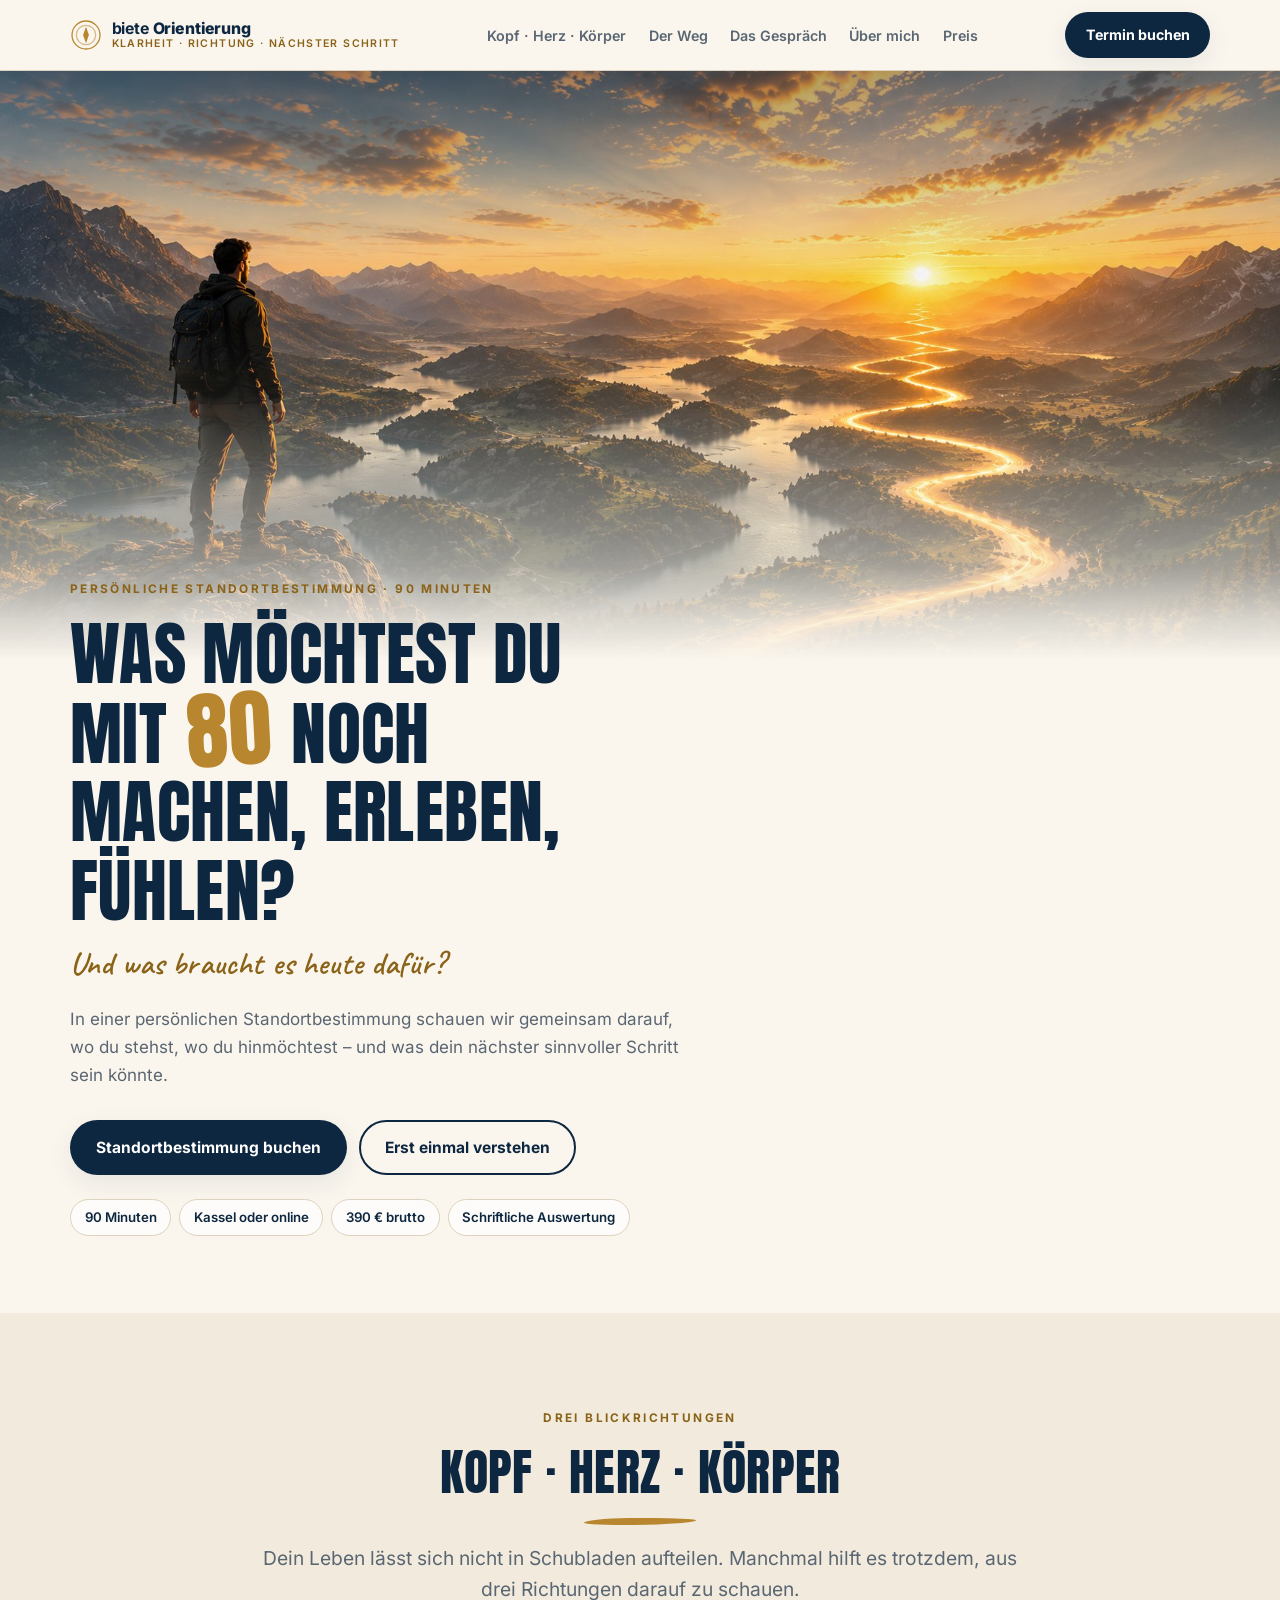
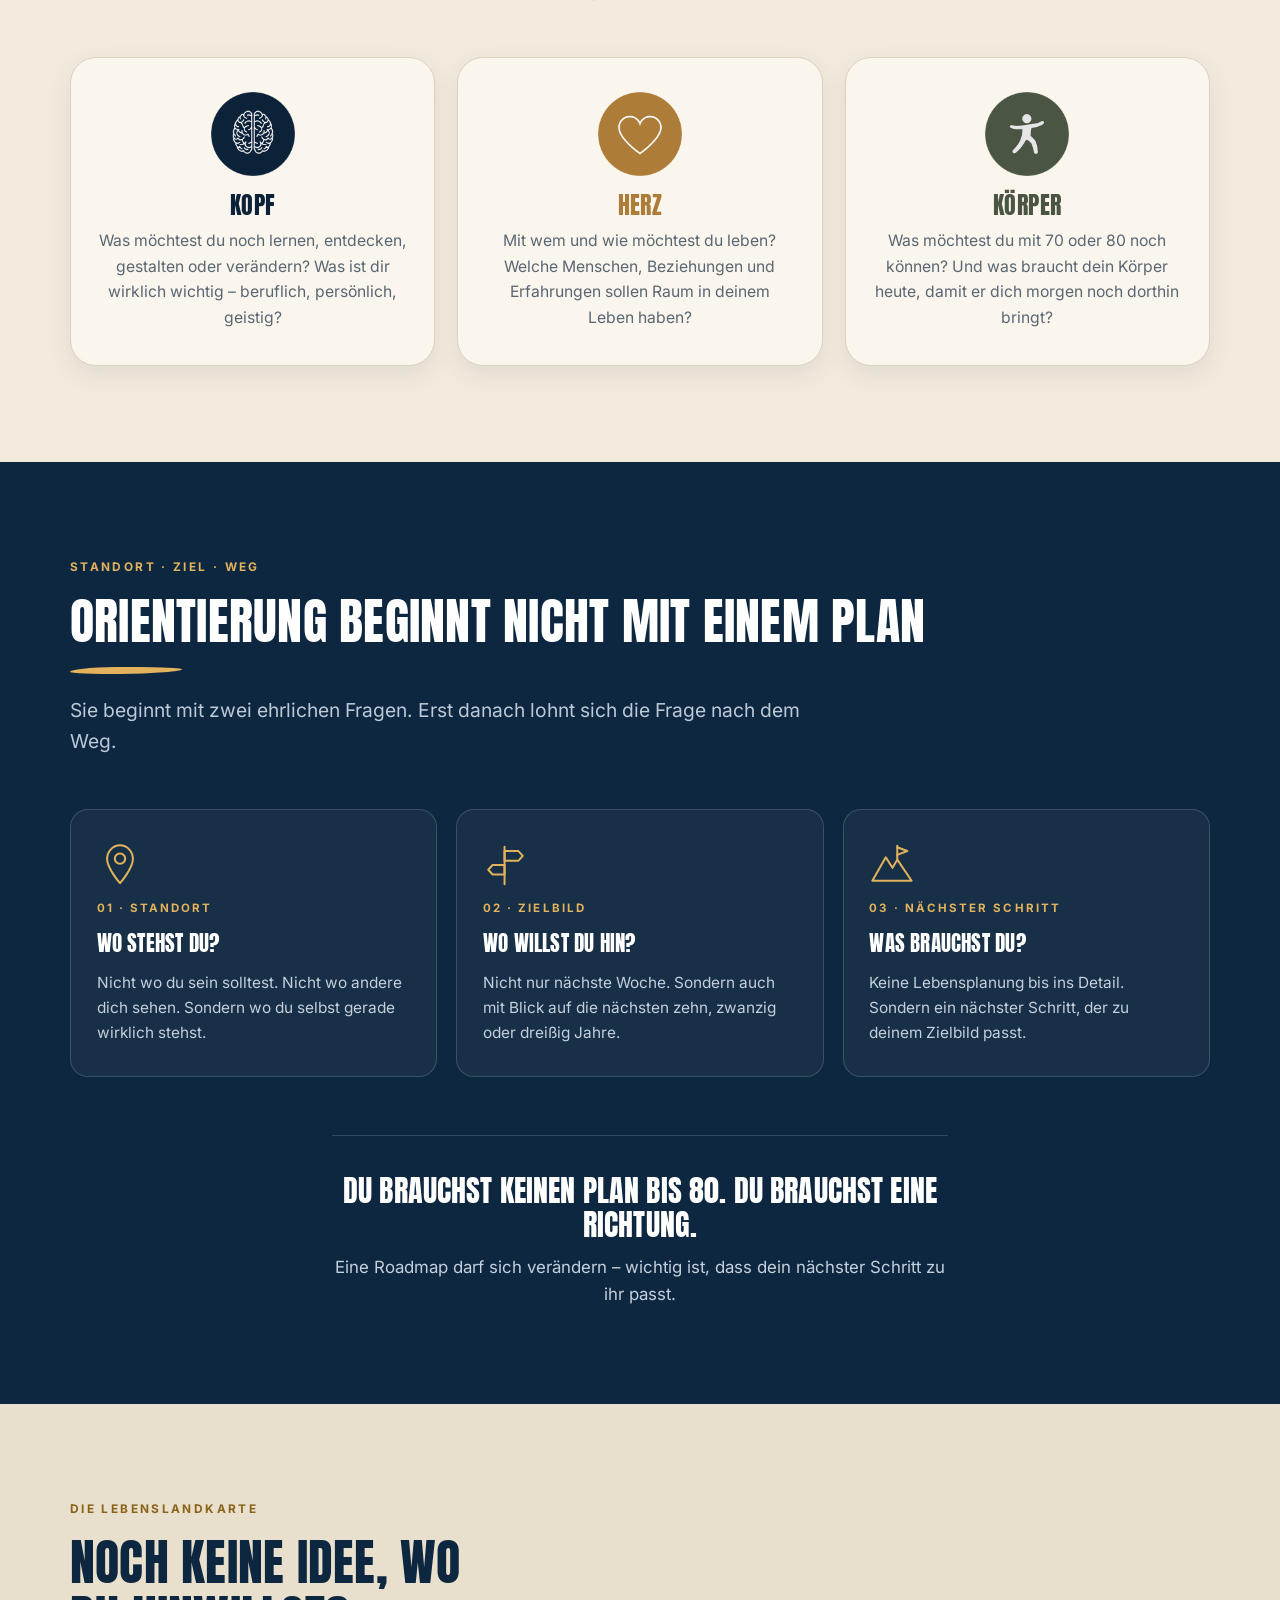
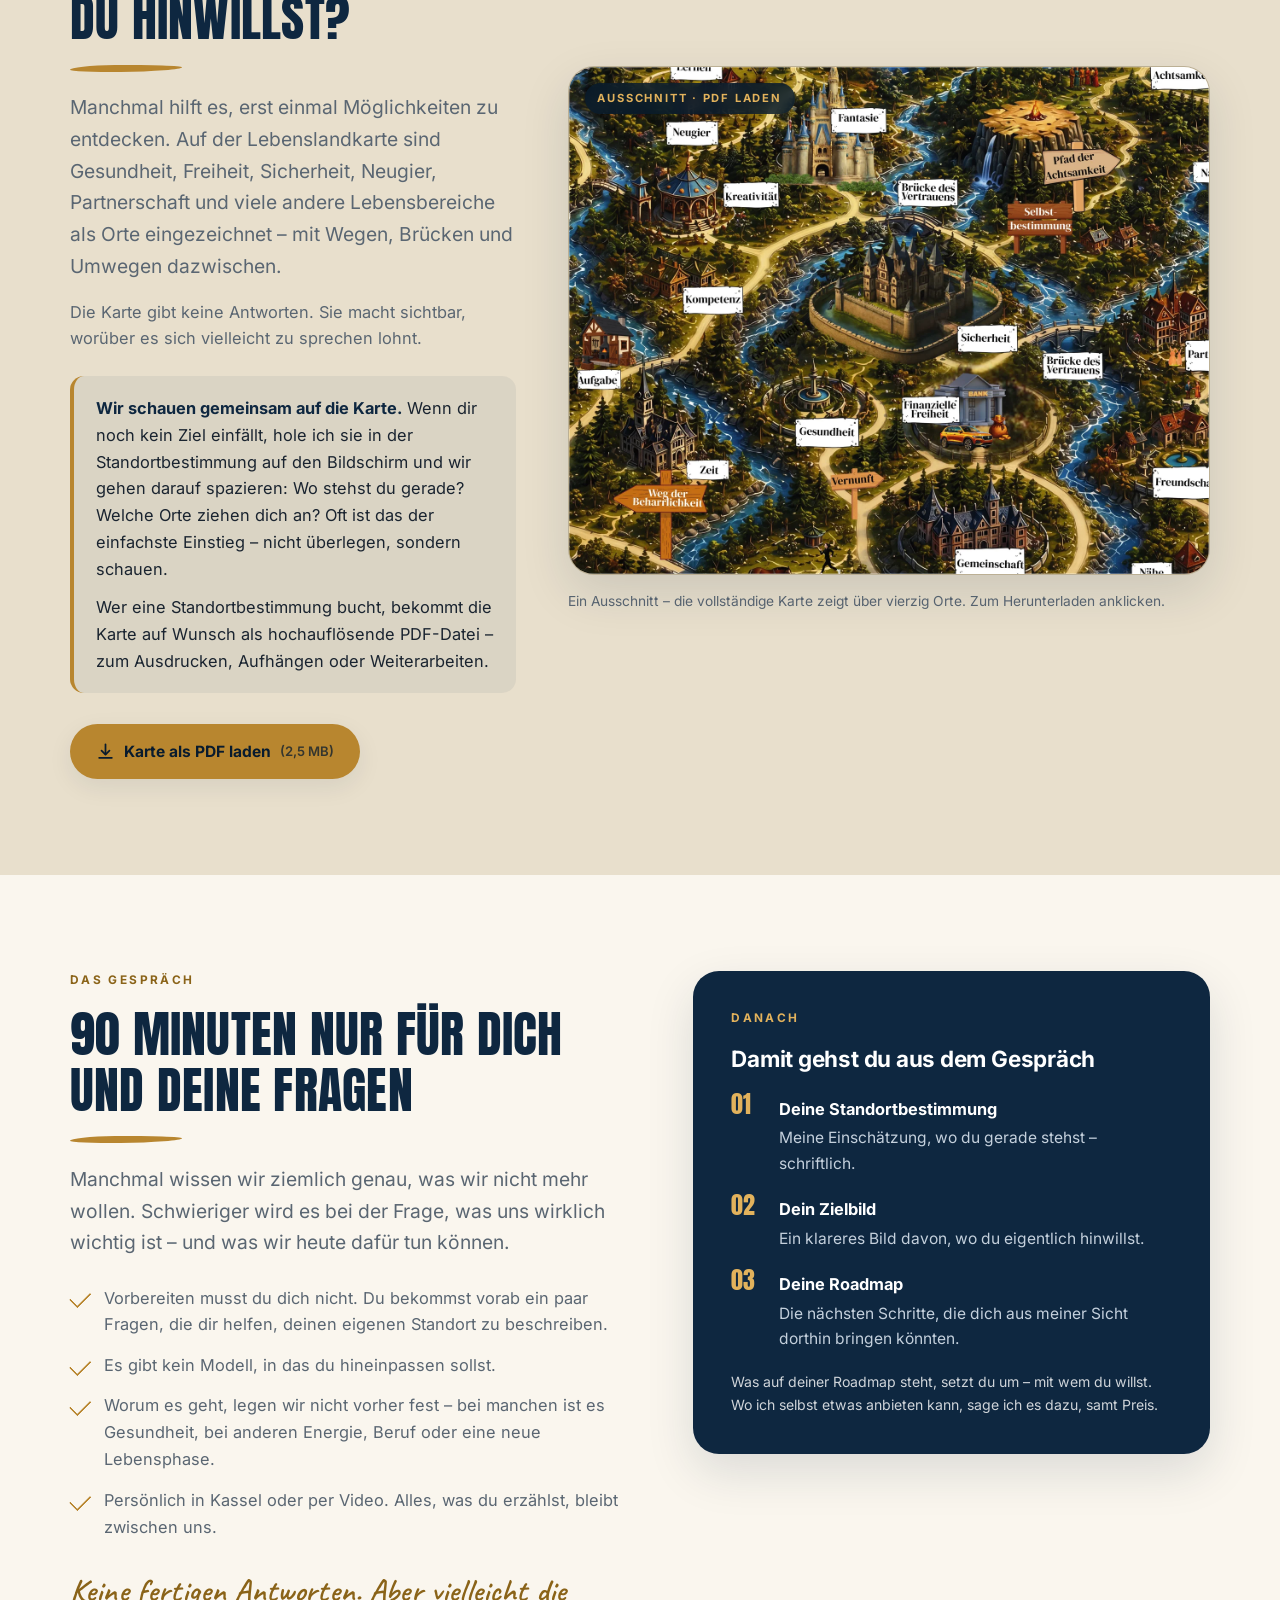
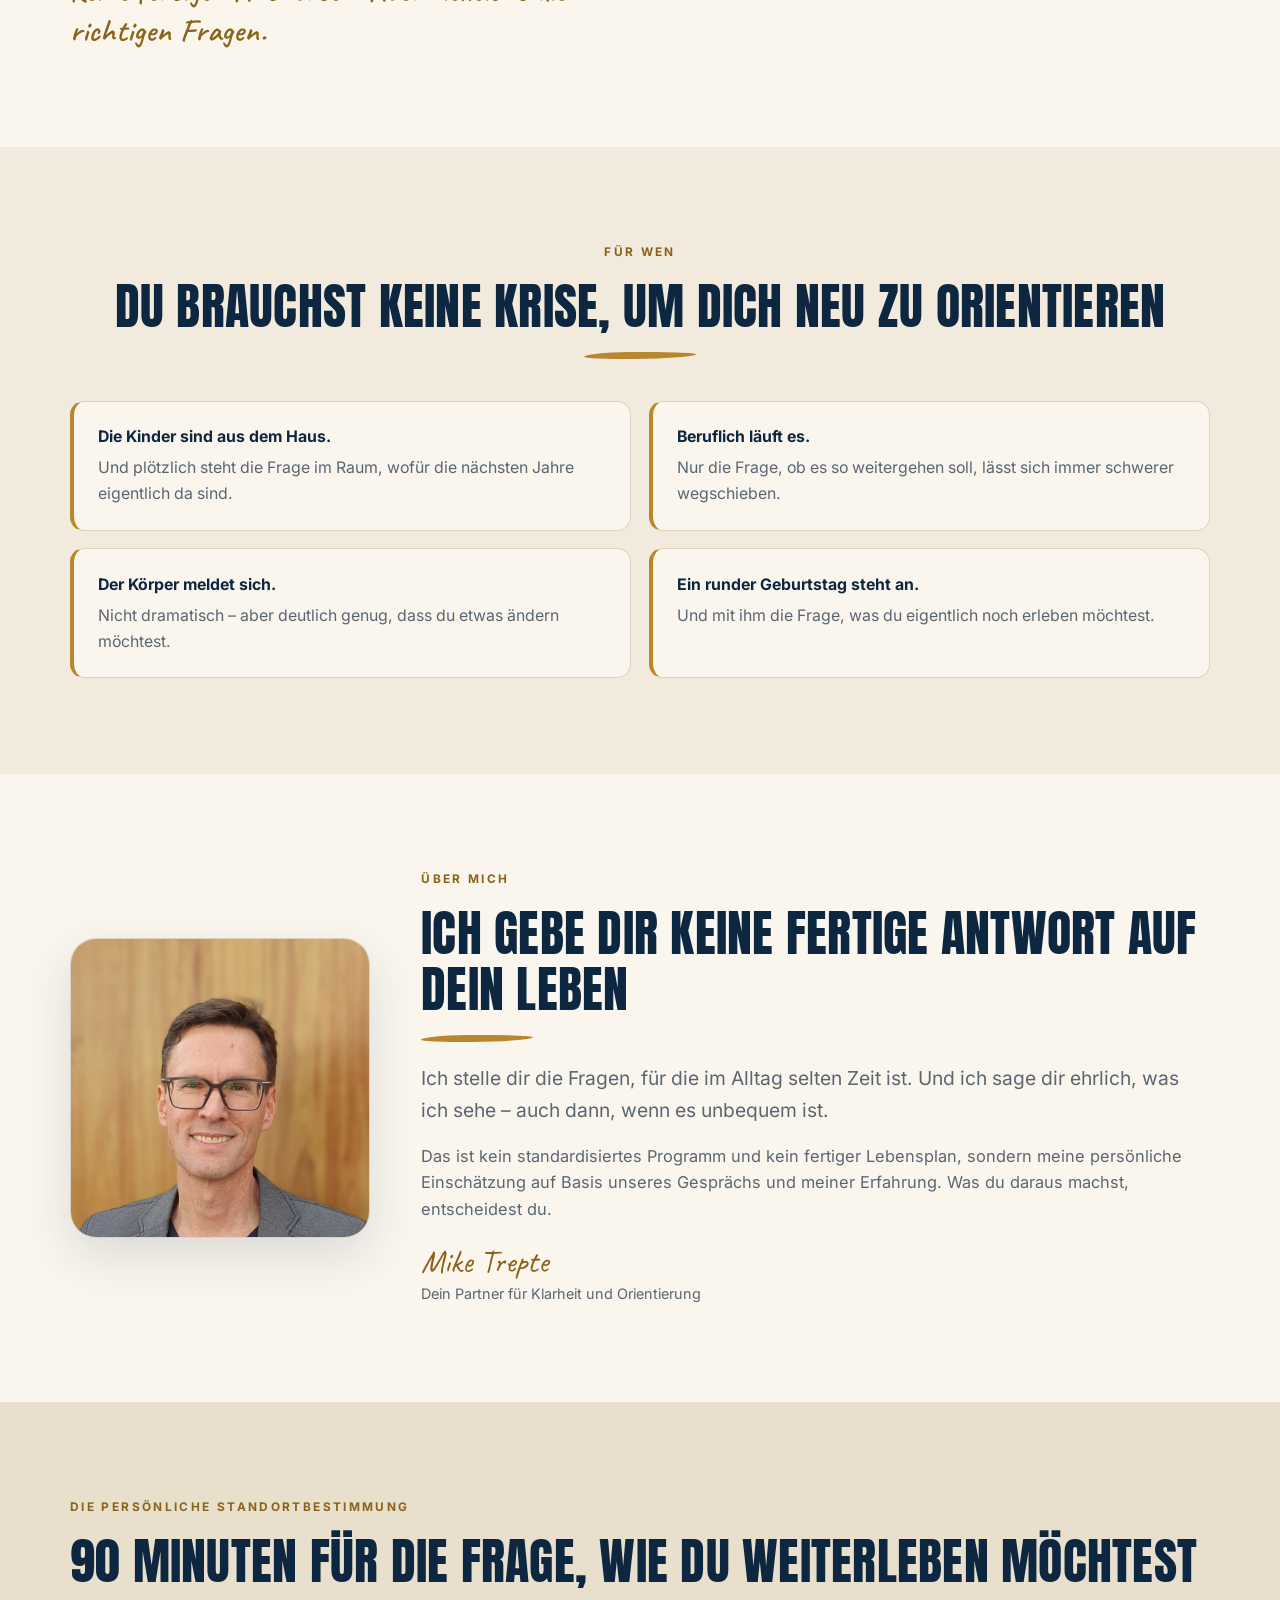
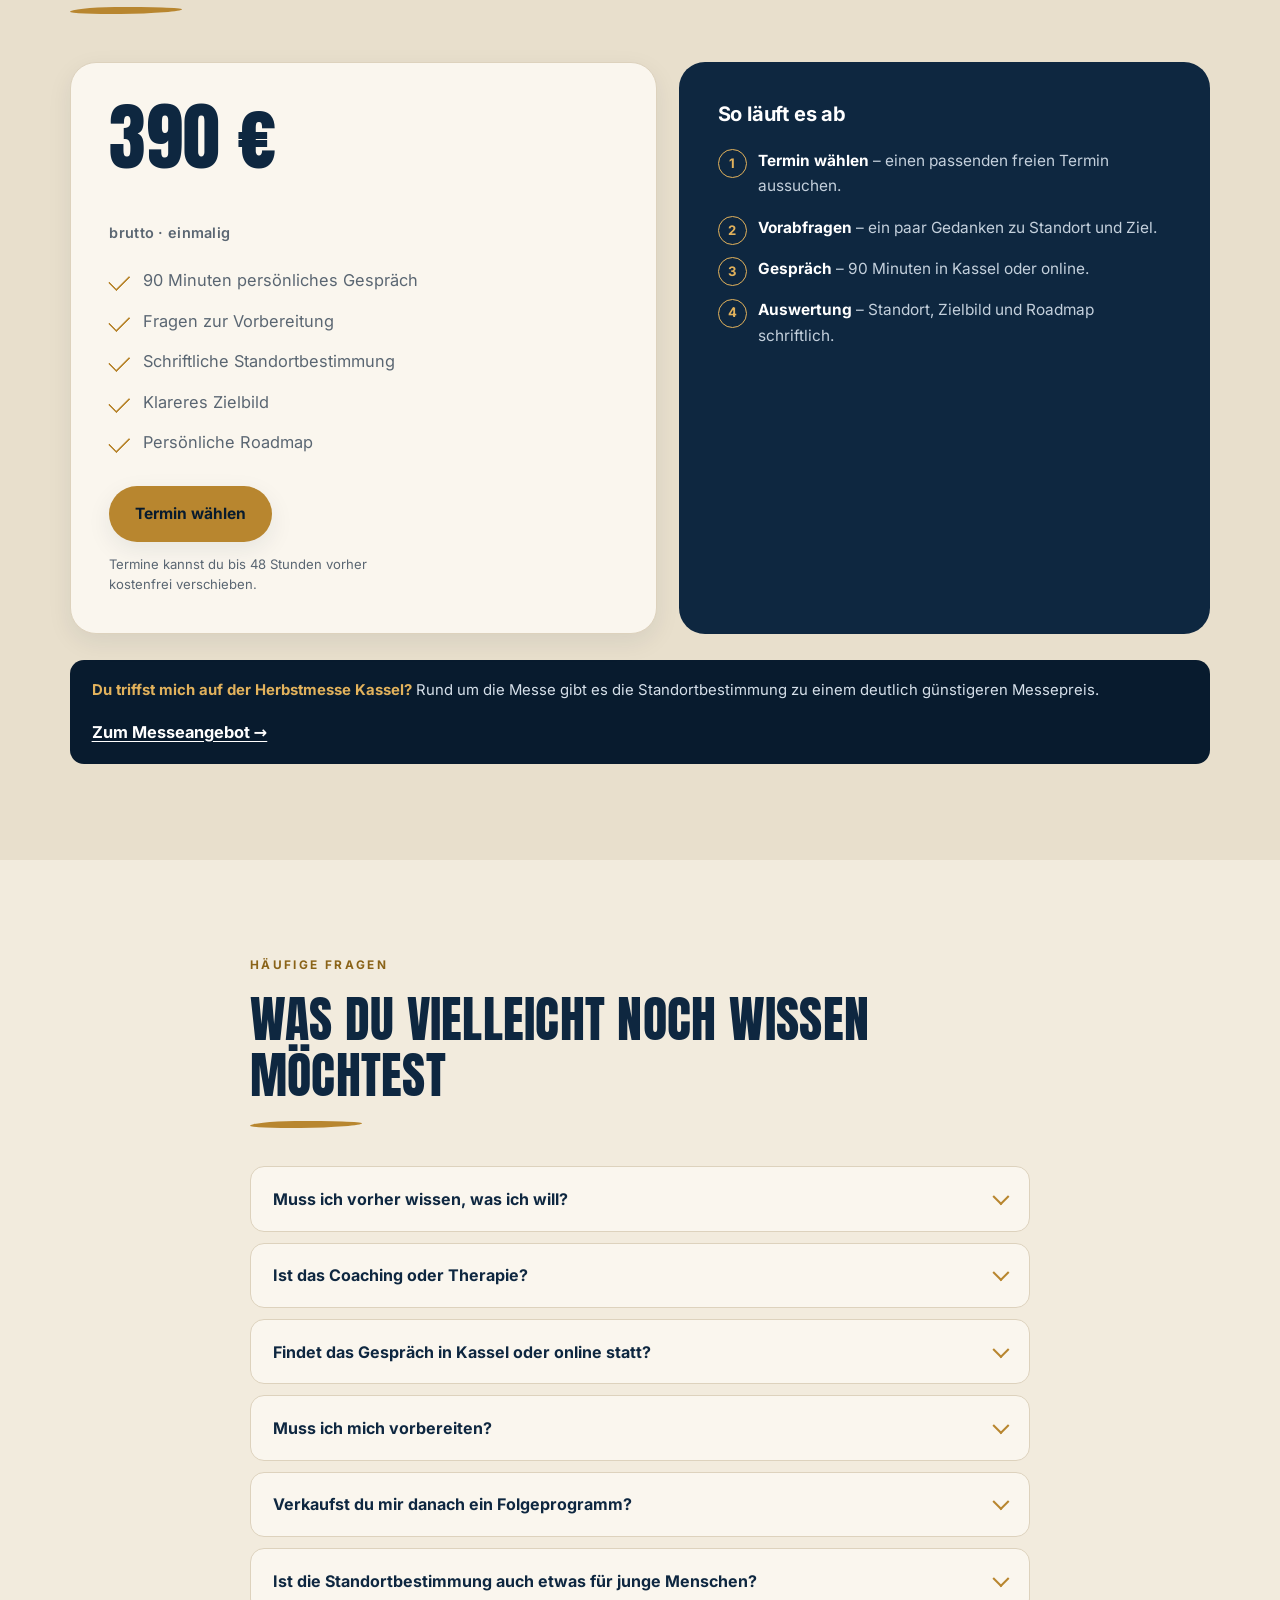
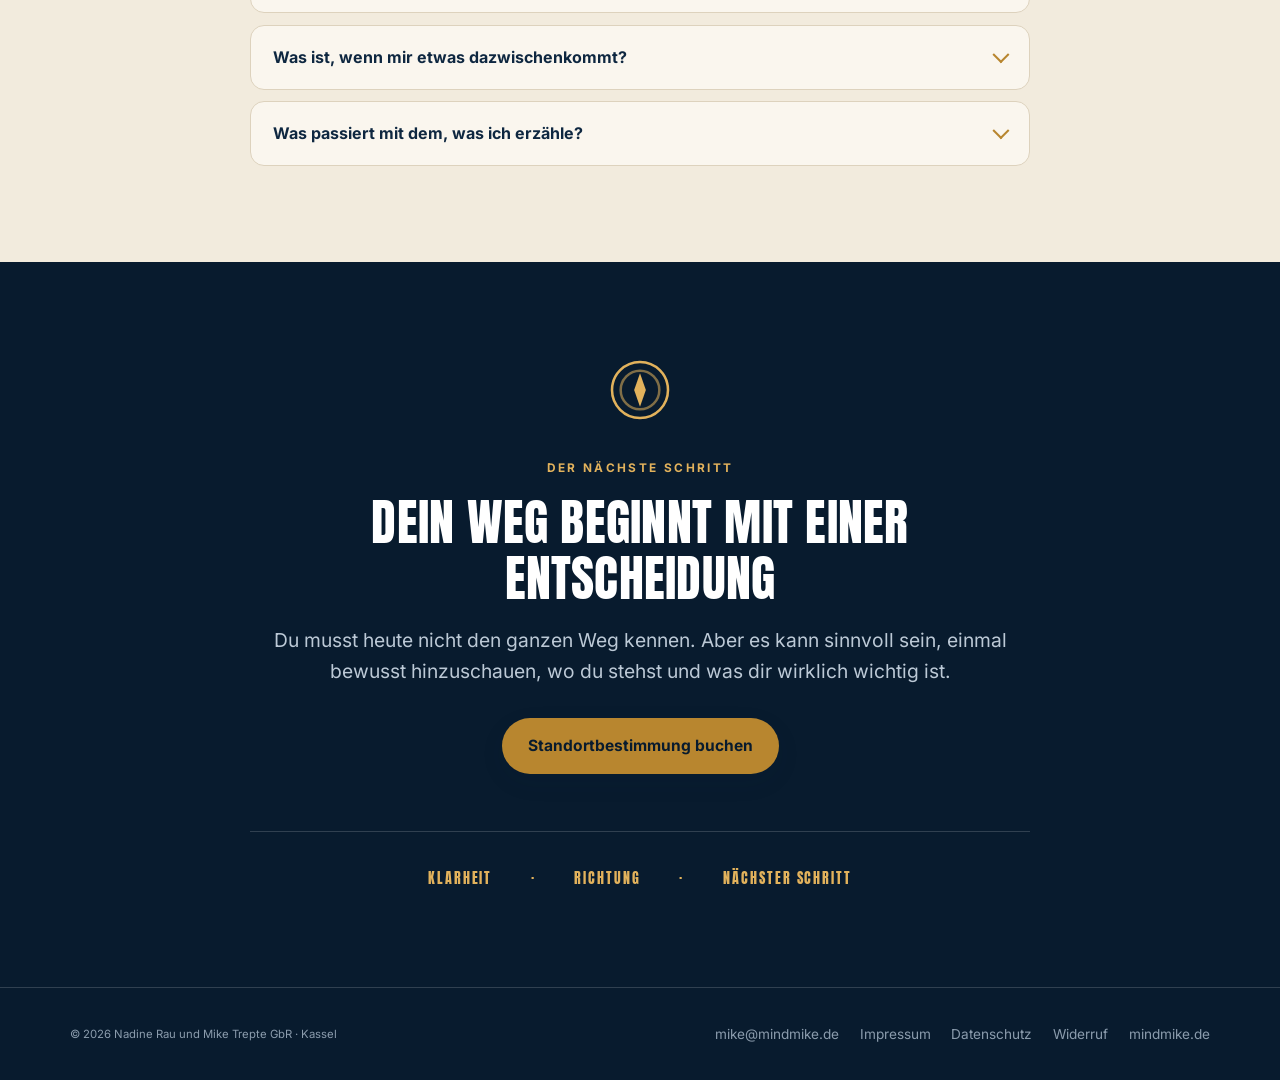
==== index.html @ 5c8e3812 "keine Bodenkarte" ====
<!doctype html>
<html lang="de">
<head>
<meta charset="utf-8">
<meta name="viewport" content="width=device-width,initial-scale=1">
<title>Standortbestimmung in Kassel – Wo möchtest du mit 80 stehen? | Mike Trepte</title>
<meta name="description" content="Was möchtest du mit 80 noch machen, erleben und fühlen? 90 Minuten persönliche Standortbestimmung mit Mike Trepte in Kassel oder online – mit Zielbild und persönlicher Roadmap.">
<meta name="author" content="Mike Trepte">
<meta name="robots" content="index,follow,max-image-preview:large">
<meta name="theme-color" content="#0e2740">
<meta name="geo.region" content="DE-HE">
<meta name="geo.placename" content="Kassel">
<link rel="canonical" href="https://biete-orientierung.de/">
<link rel="icon" href="favicon.svg" type="image/svg+xml">
<meta property="og:type" content="website">
<meta property="og:locale" content="de_DE">
<meta property="og:url" content="https://biete-orientierung.de/">
<meta property="og:site_name" content="biete Orientierung">
<meta property="og:title" content="Was möchtest du mit 80 noch machen, erleben, fühlen?">
<meta property="og:description" content="Persönliche Standortbestimmung: Wo stehst du heute, wo möchtest du hin – und was könnte dein nächster sinnvoller Schritt sein?">
<meta property="og:image" content="https://biete-orientierung.de/assets/lebenslandkarte.webp">
<meta property="og:image:width" content="2000">
<meta property="og:image:height" content="1493">
<meta property="og:image:alt" content="Lebenslandkarte – illustrierte Karte mit Lebensbereichen">
<meta name="twitter:image" content="https://biete-orientierung.de/assets/lebenslandkarte.webp">
<meta name="twitter:card" content="summary_large_image">
<meta name="twitter:title" content="Was möchtest du mit 80 noch machen, erleben, fühlen?">
<meta name="twitter:description" content="90 Minuten persönliche Standortbestimmung mit Mike Trepte – in Kassel oder online.">

<link rel="preload" href="assets/fonts/anton-400-latin.woff2" as="font" type="font/woff2" crossorigin>
<link rel="preload" href="assets/fonts/inter-var-latin.woff2" as="font" type="font/woff2" crossorigin>
<link rel="stylesheet" href="design.css">

<script type="application/ld+json">
{
  "@context":"https://schema.org",
  "@graph":[
    {
      "@type":"Service",
      "@id":"https://biete-orientierung.de/#standortbestimmung",
      "name":"Persönliche Standortbestimmung",
      "serviceType":"Persönliche Orientierung und Standortbestimmung",
      "description":"90 Minuten persönliche Standortbestimmung: Wo stehst du heute, wo möchtest du hin und was könnte dein nächster sinnvoller Schritt sein? Im Anschluss erhältst du eine schriftliche Standortbestimmung, ein klareres Zielbild und eine persönliche Roadmap.",
      "provider":{"@id":"https://biete-orientierung.de/#mike"},
      "areaServed":[{"@type":"City","name":"Kassel"},{"@type":"AdministrativeArea","name":"Nordhessen"},{"@type":"Country","name":"Deutschland"}],
      "offers":{"@type":"Offer","price":"390.00","priceCurrency":"EUR","valueAddedTaxIncluded":true,"availability":"https://schema.org/InStock","url":"https://cal.com/mike-trepte/standortbestimmung-mit-mike"}
    },
    {
      "@type":"Person",
      "@id":"https://biete-orientierung.de/#mike",
      "name":"Mike Trepte",
      "url":"https://biete-orientierung.de/",
      "email":"mike@mindmike.de",
      "sameAs":["https://mindmike.de","https://www.linkedin.com/in/mike-trepte-384407247/"]
    },
    {
      "@type":"FAQPage",
      "mainEntity":[
        {
                "@type": "Question",
                "name": "Muss ich vorher wissen, was ich will?",
                "acceptedAnswer": {
                        "@type": "Answer",
                        "text": "Nein. Genau dafür ist die Standortbestimmung da. Es reicht, wenn du merkst, dass du Klarheit und Orientierung gebrauchen könntest."
                }
        },
        {
                "@type": "Question",
                "name": "Ist das Coaching oder Therapie?",
                "acceptedAnswer": {
                        "@type": "Answer",
                        "text": "Es ist ein persönliches Orientierungs- und Reflexionsgespräch. Es ersetzt keine medizinische oder therapeutische Behandlung. Wenn sich zeigt, dass etwas fachlich abgeklärt werden sollte, sage ich dir das."
                }
        },
        {
                "@type": "Question",
                "name": "Findet das Gespräch in Kassel oder online statt?",
                "acceptedAnswer": {
                        "@type": "Answer",
                        "text": "Beides ist möglich. Inhaltlich macht es keinen Unterschied."
                }
        },
        {
                "@type": "Question",
                "name": "Muss ich mich vorbereiten?",
                "acceptedAnswer": {
                        "@type": "Answer",
                        "text": "Du bekommst vorab einige Fragen. Sie sind kein Test, sondern helfen dir und mir, schneller bei den Themen anzukommen, um die es wirklich geht."
                }
        },
        {
                "@type": "Question",
                "name": "Verkaufst du mir danach ein Folgeprogramm?",
                "acceptedAnswer": {
                        "@type": "Answer",
                        "text": "Nein. Die Standortbestimmung ist in sich abgeschlossen. Was du mitnimmst, ist eine Roadmap mit möglichen nächsten Schritten: ein Blutbild beim Arzt, ein Check beim Sportmediziner, eine Ernährungsberatung, ein Trainingsplan, mehr Bewegung. Für fast alles davon bin ich nicht die richtige Adresse; mit wem du es umsetzt, entscheidest du. Zwei Dinge kann ich selbst: eine Personaldiagnostik und eine Körpermessung. Wenn das ein sinnvoller Schritt ist, sage ich es – mit Preis, und mit dem Hinweis, dass du beides genauso woanders machen kannst."
                }
        },
        {
                "@type": "Question",
                "name": "Ist die Standortbestimmung auch etwas für junge Menschen?",
                "acceptedAnswer": {
                        "@type": "Answer",
                        "text": "Ja – aber anders. Entwickelt wurde die Standortbestimmung vor allem für Menschen, die mitten im Leben stehen. Bei jüngeren Menschen arbeiten wir mit einem näheren Horizont, etwa Anfang bis Mitte 30. Der Kern bleibt derselbe: Standort, Zielbild, nächster Schritt. Gerade nach dem Abitur kann eine Personaldiagnostik viel zeigen: was dich antreibt, was dir leichtfällt, wie du auf andere wirkst. Sie gehört nicht zur Standortbestimmung, kostet extra und wird vorher besprochen."
                }
        },
        {
                "@type": "Question",
                "name": "Was ist, wenn mir etwas dazwischenkommt?",
                "acceptedAnswer": {
                        "@type": "Answer",
                        "text": "Du kannst deinen Termin bis 48 Stunden vorher kostenfrei verschieben."
                }
        },
        {
                "@type": "Question",
                "name": "Was passiert mit dem, was ich erzähle?",
                "acceptedAnswer": {
                        "@type": "Answer",
                        "text": "Das Gespräch ist vertraulich."
                }
        }
      ]
    }
  ]
}
</script>
</head>
<body>

<!-- ================= SVG-BIBLIOTHEK (Piktogramme der Werbemittel) ===== -->
<svg width="0" height="0" style="position:absolute" aria-hidden="true" focusable="false">
  <defs>
    <symbol id="i-kompass" viewBox="0 0 48 48">
      <g fill="none" stroke="currentColor" stroke-width="1.9" stroke-linecap="round" stroke-linejoin="round">
        <circle cx="24" cy="24" r="21"/>
        <circle cx="24" cy="24" r="14.5" opacity=".55"/>
        <path d="M24 11.5 L28.4 24 L24 36.5 L19.6 24 Z" fill="currentColor" stroke="none"/>
        <circle cx="24" cy="24" r="2.4" fill="none" stroke-width="1.6"/>
      </g>
    </symbol>

    <symbol id="i-kopf" viewBox="0 0 48 48">
      <g fill="none" stroke="currentColor" stroke-width="2.1" stroke-linecap="round" stroke-linejoin="round">
        <path d="M14.5 45 V38.5 C14.5 35.5 12.5 33.5 10.6 31 C8.2 27.9 7 24.2 7 20.4 C7 11.4 14.5 4 24 4 C33 4 39.5 10.8 39.5 19.6 C39.5 23.4 37.6 25.8 35.6 27.6 L41 31.4 L35.2 33.6 C35.2 38 33.6 41 29.4 41.6 V45"/>
        <circle cx="28.5" cy="19" r="2.3"/>
      </g>
    </symbol>

    <symbol id="i-herz" viewBox="0 0 48 48">
      <path d="M24 42.5 C24 42.5 5.5 30.5 5.5 17.8 C5.5 10.8 10.6 5.5 17 5.5 C20.6 5.5 23 7.4 24 9.4 C25 7.4 27.4 5.5 31 5.5 C37.4 5.5 42.5 10.8 42.5 17.8 C42.5 30.5 24 42.5 24 42.5 Z"
        fill="none" stroke="currentColor" stroke-width="2.1" stroke-linecap="round" stroke-linejoin="round"/>
    </symbol>

    <symbol id="i-koerper" viewBox="0 0 48 48">
      <g fill="none" stroke="currentColor" stroke-width="2.1" stroke-linecap="round" stroke-linejoin="round">
        <circle cx="24" cy="9" r="5.2"/>
        <path d="M24 15 V30"/>
        <path d="M7.5 20.5 L24 18.6 L40.5 20.5"/>
        <path d="M24 30 L15.5 44"/>
        <path d="M24 30 L32.5 44"/>
      </g>
    </symbol>

    <symbol id="i-standort" viewBox="0 0 48 48">
      <g fill="none" stroke="currentColor" stroke-width="2.1" stroke-linecap="round" stroke-linejoin="round">
        <path d="M24 44 C24 44 37.5 28.8 37.5 18.6 C37.5 11 31.4 4.5 24 4.5 C16.6 4.5 10.5 11 10.5 18.6 C10.5 28.8 24 44 24 44 Z"/>
        <circle cx="24" cy="18.4" r="5.4"/>
      </g>
    </symbol>

    <symbol id="i-wegweiser" viewBox="0 0 48 48">
      <g fill="none" stroke="currentColor" stroke-width="2.1" stroke-linecap="round" stroke-linejoin="round">
        <path d="M22.5 45 V6"/>
        <path d="M22.5 10.5 H37 L41.5 15.5 L37 20.5 H22.5 Z"/>
        <path d="M22.5 25 H10 L5.5 30 L10 35 H22.5 Z"/>
      </g>
    </symbol>

    <symbol id="i-ziel" viewBox="0 0 48 48">
      <g fill="none" stroke="currentColor" stroke-width="2.1" stroke-linecap="round" stroke-linejoin="round">
        <path d="M3.5 41.5 L17.5 17 L24.5 28 L29.5 19.5 L44.5 41.5 Z"/>
        <path d="M29.5 19.5 V5"/>
        <path d="M29.5 6.5 L40 10.5 L29.5 14.5"/>
      </g>
    </symbol>
  </defs>
</svg>

<!-- ================= MESSE-BANNER ==================================== -->
<div class="messe-bar" id="messebar">
  <a href="messe.html">
    <span><b>3.–4. Oktober 2026</b> · Gesundheitswochenende Herbstmesse Kassel</span>
    <span class="go">Messeangebot ansehen&nbsp;→</span>
  </a>
</div>

<!-- ================= NAVIGATION ====================================== -->
<nav>
  <div class="wrap nav-inner">
    <a href="#top" class="brand" aria-label="biete Orientierung – zur Startseite">
      <svg aria-hidden="true" style="color:var(--gold)"><use href="#i-kompass"></use></svg>
      <span class="brand-txt">
        <span class="n">biete <b>Orientierung</b></span>
        <span class="c">Klarheit · Richtung · Nächster Schritt</span>
      </span>
    </a>
    <ul class="nav-links" id="navlinks">
      <li><a href="#kopf-herz-koerper">Kopf · Herz · Körper</a></li>
      <li><a href="#weg">Der Weg</a></li>
      <li><a href="#gespraech">Das Gespräch</a></li>
      <li><a href="#mike">Über mich</a></li>
      <li><a href="#preis">Preis</a></li>
      <li id="navmesse" hidden><a href="messe.html" class="messe-link">Messe</a></li>
    </ul>
    <a class="btn btn-primary nav-cta" href="#preis" data-buy>Termin buchen</a>
    <button class="nav-toggle" id="navtoggle" aria-label="Menü öffnen" aria-expanded="false" aria-controls="navlinks">Menü</button>
  </div>
</nav>

<main id="top">

<!-- ================= HERO ============================================ -->
<section class="hero">
  <div class="hero-media">
    <!-- Bilddatei hier ablegen: assets/hero.jpg (empfohlen 2400 × 1200 px).
         Fehlt sie, greift automatisch der Sonnenaufgangs-Verlauf aus design.css. -->
    <img src="assets/hero.jpg" srcset="assets/hero-1000.jpg 1000w, assets/hero.jpg 1774w"
         sizes="100vw" width="1774" height="887" alt="" onerror="this.remove()"
         fetchpriority="high" decoding="async">
  </div>

  <div class="wrap hero-body">
    <p class="kicker">Persönliche Standortbestimmung · 90 Minuten</p>
    <h1>Was möchtest du mit <span class="num80">80</span> noch machen, erleben, fühlen?</h1>
    <p class="script">Und was braucht es heute dafür?</p>
    <p class="hero-copy">In einer persönlichen Standortbestimmung schauen wir gemeinsam darauf, wo du stehst, wo du hinmöchtest – und was dein nächster sinnvoller Schritt sein könnte.</p>
    <div class="btn-row">
      <a class="btn btn-primary" href="#preis" data-buy>Standortbestimmung buchen</a>
      <a class="btn btn-ghost" href="#kopf-herz-koerper">Erst einmal verstehen</a>
    </div>
    <div class="hero-meta">
      <span>90 Minuten</span><span>Kassel oder online</span><span>390 € brutto</span><span>Schriftliche Auswertung</span>
    </div>
  </div>
</section>

<!-- ================= KOPF · HERZ · KÖRPER ============================ -->
<section class="khk" id="kopf-herz-koerper">
  <div class="wrap">
    <div class="khk-head">
      <p class="kicker">Drei Blickrichtungen</p>
      <h2>Kopf · Herz · Körper</h2>
      <div class="stroke" aria-hidden="true"></div>
      <p class="lead">Dein Leben lässt sich nicht in Schubladen aufteilen. Manchmal hilft es trotzdem, aus drei Richtungen darauf zu schauen.</p>
    </div>
    <div class="khk-grid">
      <article class="khk-card kopf">
        <img src="assets/pikto/kopf.png" width="256" height="256" alt="" loading="lazy" decoding="async">
        <div class="label">Kopf</div>
        <p>Was möchtest du noch lernen, entdecken, gestalten oder verändern? Was ist dir wirklich wichtig – beruflich, persönlich, geistig?</p>
      </article>
      <article class="khk-card herz">
        <img src="assets/pikto/herz.png" width="256" height="256" alt="" loading="lazy" decoding="async">
        <div class="label">Herz</div>
        <p>Mit wem und wie möchtest du leben? Welche Menschen, Beziehungen und Erfahrungen sollen Raum in deinem Leben haben?</p>
      </article>
      <article class="khk-card koerper">
        <img src="assets/pikto/koerper.png" width="256" height="256" alt="" loading="lazy" decoding="async">
        <div class="label">Körper</div>
        <p>Was möchtest du mit 70 oder 80 noch können? Und was braucht dein Körper heute, damit er dich morgen noch dorthin bringt?</p>
      </article>
    </div>
  </div>
</section>

<!-- ================= WEGWEISER-TRIO ================================== -->
<section class="dark on-dark" id="weg">
  <div class="wrap">
    <p class="kicker">Standort · Ziel · Weg</p>
    <h2>Orientierung beginnt nicht mit einem Plan</h2>
    <div class="stroke on-dark" aria-hidden="true"></div>
    <p class="lead" style="margin-top:1.3rem">Sie beginnt mit zwei ehrlichen Fragen. Erst danach lohnt sich die Frage nach dem Weg.</p>
    <div class="signposts">
      <article class="signpost">
        <svg aria-hidden="true"><use href="#i-standort"></use></svg>
        <div class="n">01 · STANDORT</div>
        <h3>Wo stehst du?</h3>
        <p>Nicht wo du sein solltest. Nicht wo andere dich sehen. Sondern wo du selbst gerade wirklich stehst.</p>
      </article>
      <article class="signpost">
        <svg aria-hidden="true"><use href="#i-wegweiser"></use></svg>
        <div class="n">02 · ZIELBILD</div>
        <h3>Wo willst du hin?</h3>
        <p>Nicht nur nächste Woche. Sondern auch mit Blick auf die nächsten zehn, zwanzig oder dreißig Jahre.</p>
      </article>
      <article class="signpost">
        <svg aria-hidden="true"><use href="#i-ziel"></use></svg>
        <div class="n">03 · NÄCHSTER SCHRITT</div>
        <h3>Was brauchst du?</h3>
        <p>Keine Lebensplanung bis ins Detail. Sondern ein nächster Schritt, der zu deinem Zielbild passt.</p>
      </article>
    </div>

    <p class="richtung"><b>Du brauchst keinen Plan bis&nbsp;80. Du brauchst eine Richtung.</b> Eine Roadmap darf sich verändern – wichtig ist, dass dein nächster Schritt zu ihr passt.</p>
  </div>
</section>

<!-- ================= LEBENSLANDKARTE ================================= -->
<section class="map" id="landkarte">
  <div class="wrap map-grid">
    <div class="map-copy">
      <p class="kicker">Die Lebenslandkarte</p>
      <h2>Noch keine Idee, wo du hinwillst?</h2>
      <div class="stroke" aria-hidden="true"></div>
      <p class="lead" style="margin-top:1.3rem">Manchmal hilft es, erst einmal Möglichkeiten zu entdecken. Auf der Lebenslandkarte sind Gesundheit, Freiheit, Sicherheit, Neugier, Partnerschaft und viele andere Lebensbereiche als Orte eingezeichnet – mit Wegen, Brücken und Umwegen dazwischen.</p>
      <p style="color:var(--muted);margin-top:1rem">Die Karte gibt keine Antworten. Sie macht sichtbar, worüber es sich vielleicht zu sprechen lohnt.</p>

      <div class="floorplan">
        <p style="margin:0"><b>Wir schauen gemeinsam auf die Karte.</b> Wenn dir noch kein Ziel einfällt, hole ich sie in der Standortbestimmung auf den Bildschirm und wir gehen darauf spazieren: Wo stehst du gerade? Welche Orte ziehen dich an? Oft ist das der einfachste Einstieg – nicht überlegen, sondern schauen.</p>
        <p style="margin-top:.7rem">Wer eine Standortbestimmung bucht, bekommt die Karte auf Wunsch als hochauflösende PDF-Datei – zum Ausdrucken, Aufhängen oder Weiterarbeiten.</p>
      </div>

      <div class="btn-row">
        <a class="btn btn-gold dl" href="assets/Lebenslandkarte.pdf" download>
          <svg viewBox="0 0 24 24" fill="none" stroke="currentColor" stroke-width="2.2" stroke-linecap="round" stroke-linejoin="round" aria-hidden="true">
            <path d="M12 3v12"/><path d="M7 11l5 5 5-5"/><path d="M4 20h16"/>
          </svg>
          Karte als PDF laden <small>(2,5 MB)</small>
        </a>
      </div>
    </div>

    <div>
      <a class="map-frame" href="assets/Lebenslandkarte.pdf" download
         aria-label="Die vollständige Lebenslandkarte als PDF herunterladen">
        <span class="badge-cut">Ausschnitt · PDF laden</span>
        <img src="assets/karte-ausschnitt.webp" width="1400" height="1073" loading="lazy" decoding="async"
             alt="Ausschnitt der Lebenslandkarte: eine illustrierte Landschaft, in der Lebensbereiche wie Lernen, Neugier, Kreativität, Kompetenz, Sicherheit, Gesundheit, Finanzielle Freiheit und Zeit als Orte, Wege und Brücken eingezeichnet sind">
      </a>
      <p class="map-caption">Ein Ausschnitt – die vollständige Karte zeigt über vierzig Orte. Zum Herunterladen anklicken.</p>
    </div>
  </div>
</section>

<!-- ================= DAS GESPRÄCH ==================================== -->
<section id="gespraech">
  <div class="wrap talk-grid">
    <div>
      <p class="kicker">Das Gespräch</p>
      <h2>90 Minuten nur für dich und deine Fragen</h2>
      <div class="stroke" aria-hidden="true"></div>
      <p class="lead" style="margin-top:1.3rem">Manchmal wissen wir ziemlich genau, was wir nicht mehr wollen. Schwieriger wird es bei der Frage, was uns wirklich wichtig ist – und was wir heute dafür tun können.</p>
      <ul class="checklist">
        <li>Vorbereiten musst du dich nicht. Du bekommst vorab ein paar Fragen, die dir helfen, deinen eigenen Standort zu beschreiben.</li>
        <li>Es gibt kein Modell, in das du hineinpassen sollst.</li>
        <li>Worum es geht, legen wir nicht vorher fest – bei manchen ist es Gesundheit, bei anderen Energie, Beruf oder eine neue Lebensphase.</li>
        <li>Persönlich in Kassel oder per Video. Alles, was du erzählst, bleibt zwischen uns.</li>
      </ul>
      <p class="script" style="margin-top:1.9rem">Keine fertigen Antworten. Aber vielleicht die richtigen Fragen.</p>
    </div>
    <aside class="outcome">
      <p class="kicker on-dark">Danach</p>
      <h3 style="font-size:1.4rem">Damit gehst du aus dem Gespräch</h3>
      <ol>
        <li><b>Deine Standortbestimmung</b>Meine Einschätzung, wo du gerade stehst – schriftlich.</li>
        <li><b>Dein Zielbild</b>Ein klareres Bild davon, wo du eigentlich hinwillst.</li>
        <li><b>Deine Roadmap</b>Die nächsten Schritte, die dich aus meiner Sicht dorthin bringen könnten.</li>
      </ol>
      <p style="margin-top:1.2rem;font-size:.88rem;line-height:1.6;opacity:.8">Was auf deiner Roadmap steht, setzt du um – mit wem du willst. Wo ich selbst etwas anbieten kann, sage ich es dazu, samt Preis.</p>
    </aside>
  </div>
</section>

<!-- ================= FÜR WEN ========================================= -->
<section class="cases" id="fuer-wen">
  <div class="wrap">
    <div class="center">
      <p class="kicker">Für wen</p>
      <h2>Du brauchst keine Krise, um dich neu zu orientieren</h2>
      <div class="stroke" aria-hidden="true"></div>
    </div>
    <div class="case-grid">
      <div class="case"><b>Die Kinder sind aus dem Haus.</b>Und plötzlich steht die Frage im Raum, wofür die nächsten Jahre eigentlich da sind.</div>
      <div class="case"><b>Beruflich läuft es.</b>Nur die Frage, ob es so weitergehen soll, lässt sich immer schwerer wegschieben.</div>
      <div class="case"><b>Der Körper meldet sich.</b>Nicht dramatisch – aber deutlich genug, dass du etwas ändern möchtest.</div>
      <div class="case"><b>Ein runder Geburtstag steht an.</b>Und mit ihm die Frage, was du eigentlich noch erleben möchtest.</div>
    </div>
  </div>
</section>

<!-- ================= MIKE ============================================ -->
<section id="mike">
  <div class="wrap mike-grid">
    <figure class="mike-photo"><img src="mike.jpg" alt="Mike Trepte" width="600" height="600" loading="lazy" decoding="async"></figure>
    <div>
      <p class="kicker">Über mich</p>
      <h2>Ich gebe dir keine fertige Antwort auf dein Leben</h2>
      <div class="stroke" aria-hidden="true"></div>
      <p class="lead" style="margin-top:1.3rem">Ich stelle dir die Fragen, für die im Alltag selten Zeit ist. Und ich sage dir ehrlich, was ich sehe – auch dann, wenn es unbequem ist.</p>
      <p style="color:var(--muted);margin-top:1rem">Das ist kein standardisiertes Programm und kein fertiger Lebensplan, sondern meine persönliche Einschätzung auf Basis unseres Gesprächs und meiner Erfahrung. Was du daraus machst, entscheidest du.</p>
      <p class="sign">Mike Trepte</p>
      <p style="color:var(--muted);font-size:.9rem;margin-top:.3rem">Dein Partner für Klarheit und Orientierung</p>
    </div>
  </div>
</section>

<!-- ================= PREIS =========================================== -->
<section class="map" id="preis">
  <div class="wrap">
    <p class="kicker">Die persönliche Standortbestimmung</p>
    <h2>90 Minuten für die Frage, wie du weiterleben möchtest</h2>
    <div class="stroke" aria-hidden="true"></div>
    <div class="price-box">
      <div class="price-main">
        <div class="price-tag">390 €<br><small>brutto · einmalig</small></div>
        <ul class="checklist" style="margin-top:1.6rem">
          <li>90 Minuten persönliches Gespräch</li>
          <li>Fragen zur Vorbereitung</li>
          <li>Schriftliche Standortbestimmung</li>
          <li>Klareres Zielbild</li>
          <li>Persönliche Roadmap</li>
        </ul>
        <div class="btn-row"><a class="btn btn-gold" href="https://cal.com/mike-trepte/standortbestimmung-mit-mike" data-buy>Termin wählen</a></div>
        <p class="hinweis-48">Termine kannst du bis 48&nbsp;Stunden vorher kostenfrei verschieben.</p>
      </div>
      <div class="price-side">
        <h3 style="font-size:1.25rem">So läuft es ab</h3>
        <ol>
          <li><b>Termin wählen</b> – einen passenden freien Termin aussuchen.</li>
          <li><b>Vorabfragen</b> – ein paar Gedanken zu Standort und Ziel.</li>
          <li><b>Gespräch</b> – 90 Minuten in Kassel oder online.</li>
          <li><b>Auswertung</b> – Standort, Zielbild und Roadmap schriftlich.</li>
        </ol>
      </div>
    </div>
    <div class="messe-hint" id="messehint" hidden>
      <p><b>Du triffst mich auf der Herbstmesse Kassel?</b> Rund um die Messe gibt es die Standortbestimmung zu einem deutlich günstigeren Messepreis.</p>
      <a href="messe.html">Zum Messeangebot&nbsp;→</a>
    </div>
  </div>
</section>

<!-- ================= FAQ ============================================= -->
<section class="cases" id="fragen">
  <div class="narrow">
    <p class="kicker">Häufige Fragen</p>
    <h2>Was du vielleicht noch wissen möchtest</h2>
    <div class="stroke" aria-hidden="true"></div>
    <div class="faq-list">
      <details><summary>Muss ich vorher wissen, was ich will?</summary><div class="answer">Nein. Genau dafür ist die Standortbestimmung da. Es reicht, wenn du merkst, dass du Klarheit und Orientierung gebrauchen könntest.</div></details>
      <details><summary>Ist das Coaching oder Therapie?</summary><div class="answer">Es ist ein persönliches Orientierungs- und Reflexionsgespräch. Es ersetzt keine medizinische oder therapeutische Behandlung. Wenn sich zeigt, dass etwas fachlich abgeklärt werden sollte, sage ich dir das.</div></details>
      <details><summary>Findet das Gespräch in Kassel oder online statt?</summary><div class="answer">Beides ist möglich. Inhaltlich macht es keinen Unterschied.</div></details>
      <details><summary>Muss ich mich vorbereiten?</summary><div class="answer">Du bekommst vorab einige Fragen. Sie sind kein Test, sondern helfen dir und mir, schneller bei den Themen anzukommen, um die es wirklich geht.</div></details>
      <details><summary>Verkaufst du mir danach ein Folgeprogramm?</summary><div class="answer">Nein. Die Standortbestimmung ist in sich abgeschlossen.<br><br>Was du mitnimmst, ist eine Roadmap mit möglichen nächsten Schritten. Da kann vieles draufstehen: ein Blutbild beim Arzt, ein Check beim Sportmediziner, eine Ernährungsberatung, ein Trainingsplan, schlicht mehr Bewegung. Für fast alles davon bin ich nicht die richtige Adresse. Ich sage dir, was ich sehe – mit wem du es umsetzt, entscheidest du.<br><br>Zwei Dinge auf so einer Roadmap kann ich selbst: eine Personaldiagnostik und eine Körpermessung. Wenn das für dich ein sinnvoller Schritt ist, sage ich es dir – mit Preis, und mit dem Hinweis, dass du beides genauso woanders machen kannst. Ich verkaufe dir kein Programm. Ich sage dir, was ich sehe.</div></details>
      <details><summary>Ist die Standortbestimmung auch etwas für junge Menschen?</summary><div class="answer">Ja – aber anders. Entwickelt habe ich die Standortbestimmung vor allem für Menschen, die mitten im Leben stehen. Mit 19 oder 25 liegt die Frage nach 80 noch im Nebel. Dann arbeiten wir mit einem näheren Horizont: Wo siehst du dich mit Anfang, Mitte 30? Der Kern bleibt derselbe: Standort, Zielbild, nächster Schritt.<br><br>Gerade nach dem Abitur kann eine Personaldiagnostik viel zeigen: was dich antreibt, was dir leichtfällt, wie du auf andere wirkst. Sie gehört nicht zur Standortbestimmung, kostet extra und wird vorher besprochen. Mehr dazu auf <a href="https://mindmike.de/personaldiagnostik.html" target="_blank" rel="noopener" style="color:var(--gold-ink);text-decoration:underline;text-underline-offset:2px">mindmike.de</a>.</div></details>
      <details><summary>Was ist, wenn mir etwas dazwischenkommt?</summary><div class="answer">Du kannst deinen Termin bis 48 Stunden vorher kostenfrei verschieben.</div></details>
      <details><summary>Was passiert mit dem, was ich erzähle?</summary><div class="answer">Das Gespräch ist vertraulich.</div></details>
    </div>
  </div>
</section>

<!-- ================= ABSCHLUSS ======================================= -->
<section class="final">
  <div class="narrow">
    <svg class="compass-final" aria-hidden="true"><use href="#i-kompass"></use></svg>
    <p class="kicker on-dark">Der nächste Schritt</p>
    <h2>Dein Weg beginnt mit einer Entscheidung</h2>
    <p class="lead">Du musst heute nicht den ganzen Weg kennen. Aber es kann sinnvoll sein, einmal bewusst hinzuschauen, wo du stehst und was dir wirklich wichtig ist.</p>
    <div class="btn-row"><a class="btn btn-gold" href="https://cal.com/mike-trepte/standortbestimmung-mit-mike" data-buy>Standortbestimmung buchen</a></div>
    <p class="claim"><span>Klarheit</span><span>·</span><span>Richtung</span><span>·</span><span>Nächster Schritt</span></p>
  </div>
</section>

</main>

<footer>
  <div class="wrap foot">
    <small>© <span id="yr">2026</span> Nadine Rau und Mike Trepte GbR · Kassel</small>
    <ul class="foot-links">
      <li><a href="mailto:mike@mindmike.de">mike@mindmike.de</a></li>
      <li><a href="impressum.html">Impressum</a></li>
      <li><a href="datenschutz.html">Datenschutz</a></li>
      <li><a href="widerruf.html">Widerruf</a></li>
      <li><a href="https://mindmike.de" target="_blank" rel="noopener">mindmike.de</a></li>
    </ul>
  </div>
</footer>

<script>
/* ---- Zentrale Einstellungen ---------------------------------------------
   MESSE_LETZTER_TAG: bis einschließlich zu diesem Tag sind Banner, Menüpunkt
   und Messehinweis sichtbar. Danach verschwinden sie von selbst.
   Ohne JavaScript wird nichts Messebezogenes angezeigt — das ist Absicht,
   lieber zu wenig als ein abgelaufenes Angebot. */
const KAUF_URL          = "https://cal.com/mike-trepte/standortbestimmung-mit-mike";
const MESSE_LETZTER_TAG = new Date(2026, 9, 5, 23, 59, 59);   // 5. Oktober 2026

(function(){
  document.querySelectorAll('[data-buy]').forEach(function(a){
    a.href = KAUF_URL; a.target = '_blank'; a.rel = 'noopener';
  });

  var y = document.getElementById('yr');
  if (y) y.textContent = new Date().getFullYear();

  var t = document.getElementById('navtoggle'), l = document.getElementById('navlinks');
  if (t && l){
    t.addEventListener('click', function(){
      var open = l.classList.toggle('open');
      t.setAttribute('aria-expanded', open ? 'true' : 'false');
      t.textContent = open ? 'Schließen' : 'Menü';
    });
    l.querySelectorAll('a').forEach(function(a){
      a.addEventListener('click', function(){
        l.classList.remove('open');
        t.setAttribute('aria-expanded','false');
        t.textContent = 'Menü';
      });
    });
  }

  /* Banner, Menüpunkt und Preishinweis nur im Aktionszeitraum */
  if (new Date() <= MESSE_LETZTER_TAG){
    var bar = document.getElementById('messebar');   if (bar)  bar.classList.add('on');
    var nav = document.getElementById('navmesse');   if (nav)  nav.hidden = false;
    var hin = document.getElementById('messehint');  if (hin)  hin.hidden = false;
  }
})();
</script>
</body>
</html>
---- design.css ----
/* =====================================================================
   biete-orientierung.de · Design-System
   ---------------------------------------------------------------------
   EINZIGE QUELLE für Farben, Schriften und Abstände.
   Wenn die Designdatei kommt: nur die Werte im :root-Block unten
   austauschen — das Layout zieht automatisch nach.
   ===================================================================== */

/* ---------- 1. SCHRIFTEN (lokal gehostet, keine Google-Server) ------- */
@import url("assets/fonts/fonts.css");

/* ---------- 2. DESIGN-TOKENS ---------------------------------------- */
:root{
  /* Flächen — warme Creme-Basis wie im grafischen Entwurf */
  --paper:#faf6ee;
  --cream:#f2ebdd;
  --sand:#e8dfcc;
  --white:#fff;

  /* Dunkle Blöcke — Marineblau wie Messeangebot, Gutschein, Roll-up */
  --navy:#0e2740;
  --navy-2:#16375a;
  --navy-deep:#081b2e;

  /* Gold — zwei Stufen, damit Text überall lesbar bleibt */
  --gold:#b8862f;        /* Dekoration, große Zahlen, Linien */
  --gold-ink:#8a6318;    /* kleiner Goldtext auf hellem Grund (AA) */
  --gold-lt:#e2b25c;     /* Gold auf dunklem Grund */

  /* Kopf · Herz · Körper */
  --kopf:#0c2239;
  --herz:#ac7c38;
  --koerper:#4b5544;

  /* Text */
  --ink:#1a2430;
  --muted:#5a6672;
  --line:#ddd2bd;
  --line-dark:rgba(255,255,255,.16);

  /* Schriftfamilien */
  --font-display:"Anton","Archivo Black","Haettenschweiler",Impact,sans-serif;
  --font-script:"Caveat","Segoe Script","Bradley Hand",cursive;
  --font-body:"Inter",ui-sans-serif,system-ui,-apple-system,"Segoe UI",sans-serif;

  /* Maße */
  --max:1140px;
  --narrow:780px;
  --radius:18px;
  --radius-lg:26px;
  --shadow:0 18px 48px rgba(14,39,64,.13);
  --shadow-sm:0 8px 24px rgba(14,39,64,.08);
  --nav-h:70px;
}

/* ---------- 3. GRUNDGERÜST ------------------------------------------ */
*{box-sizing:border-box;margin:0;padding:0}
html{scroll-behavior:smooth;scroll-padding-top:calc(var(--nav-h) + 12px);-webkit-text-size-adjust:100%}
body{
  font-family:var(--font-body);
  color:var(--ink);
  background:var(--paper);
  line-height:1.65;
  font-size:1.02rem;
  -webkit-font-smoothing:antialiased;
  text-rendering:optimizeLegibility;
}
img{display:block;max-width:100%;height:auto}
a{color:inherit}
::selection{background:var(--gold-lt);color:var(--navy-deep)}
:focus-visible{outline:3px solid var(--gold);outline-offset:3px;border-radius:4px}

.wrap{width:min(var(--max),calc(100% - 44px));margin-inline:auto}
.narrow{width:min(var(--narrow),calc(100% - 44px));margin-inline:auto}
section{padding:clamp(3.8rem,7.5vw,7rem) 0}
.center{text-align:center}
.sr-only{position:absolute;width:1px;height:1px;padding:0;margin:-1px;overflow:hidden;clip:rect(0,0,0,0);white-space:nowrap;border:0}

/* ---------- 4. TYPOGRAFIE ------------------------------------------- */
/* Brush-Look der Werbemittel: Anton, versal, eng, leicht geneigte Wirkung */
h1,h2,.display{
  font-family:var(--font-display);
  font-weight:400;
  text-transform:uppercase;
  color:var(--navy);
  line-height:1.13;
  letter-spacing:.005em;
}
h1{font-size:clamp(2.3rem,5.6vw,4.35rem)}
h2{font-size:clamp(1.85rem,4vw,3.1rem)}
h3{font-family:var(--font-body);font-weight:700;font-size:1.2rem;color:var(--navy);line-height:1.32;letter-spacing:-.01em}

/* Die goldene Pinsel-80 aus den Werbemitteln */
.num80{
  color:var(--gold);
  font-size:1.22em;
  line-height:.8;
  display:inline-block;
  transform:rotate(-3deg) translateY(.03em);
  padding-inline:.04em;
}

/* Handschrift-Akzente: „Und was braucht es heute dafür?" */
.script{
  font-family:var(--font-script);
  font-weight:600;
  text-transform:none;
  color:var(--gold-ink);
  font-size:clamp(1.35rem,2.6vw,2rem);
  line-height:1.25;
  letter-spacing:.005em;
}
.script.on-dark{color:var(--gold-lt)}

/* Kicker über den Überschriften */
.kicker{
  font-size:.74rem;
  font-weight:700;
  letter-spacing:.2em;
  text-transform:uppercase;
  color:var(--gold-ink);
  margin-bottom:.95rem;
}
.on-dark .kicker,.kicker.on-dark{color:var(--gold-lt)}

.lead{font-size:clamp(1.05rem,1.6vw,1.2rem);color:var(--muted);max-width:64ch}
p + p{margin-top:.9rem}

/* Goldener Pinselstrich unter Überschriften */
.stroke{
  width:112px;height:7px;margin-top:1.15rem;
  background:var(--gold);
  border-radius:40% 60% 55% 45%/60% 40% 60% 40%;
  transform:rotate(-.6deg);
}
.stroke.on-dark{background:var(--gold-lt)}
.center .stroke,.khk-head .stroke{margin-inline:auto}

/* ---------- 5. BUTTONS ---------------------------------------------- */
.btn-row{display:flex;gap:.75rem;flex-wrap:wrap;margin-top:1.9rem}
.btn{
  display:inline-flex;align-items:center;justify-content:center;gap:.5rem;
  min-height:52px;padding:.8rem 1.5rem;
  border-radius:999px;border:2px solid transparent;
  font-weight:700;font-size:.97rem;text-decoration:none;white-space:nowrap;
  cursor:pointer;transition:transform .18s ease,background .18s ease,box-shadow .18s ease;
}
.btn:hover{transform:translateY(-2px)}
.btn-primary{background:var(--navy);color:var(--white);box-shadow:var(--shadow-sm)}
.btn-primary:hover{background:var(--navy-2)}
.btn-gold{background:var(--gold);color:var(--navy-deep);box-shadow:var(--shadow-sm)}
.btn-gold:hover{background:var(--gold-lt)}
.btn-ghost{border-color:var(--navy);color:var(--navy);background:transparent}
.btn-ghost:hover{background:rgba(14,39,64,.06)}
.btn-ghost-lt{border-color:var(--gold-lt);color:var(--gold-lt);background:transparent}
.btn-ghost-lt:hover{background:rgba(226,178,92,.12)}

/* ---------- 6. MESSE-BANNER ----------------------------------------- */
.messe-bar{display:none;background:var(--navy-deep);color:var(--gold-lt)}
.messe-bar.on{display:block}
.messe-bar a{
  display:flex;align-items:center;justify-content:center;gap:.6rem;flex-wrap:wrap;
  padding:.7rem 1.2rem;text-decoration:none;
  font-size:.88rem;font-weight:600;text-align:center;
}
.messe-bar a:hover{background:rgba(226,178,92,.1)}
.messe-bar b{color:var(--white)}
.messe-bar .go{color:var(--white);text-decoration:underline;text-underline-offset:3px}

/* ---------- 7. NAVIGATION ------------------------------------------- */
nav{
  position:sticky;top:0;z-index:60;
  background:rgba(250,246,238,.93);
  backdrop-filter:blur(14px);
  border-bottom:1px solid var(--line);
}
.nav-inner{height:var(--nav-h);display:flex;align-items:center;justify-content:space-between;gap:1rem}
.brand{display:flex;align-items:center;gap:.6rem;text-decoration:none;color:var(--navy)}
.brand svg{width:32px;height:32px;flex:none}
.brand-txt{display:flex;flex-direction:column;line-height:1.12}
.brand-txt .n{font-weight:700;font-size:.99rem;letter-spacing:-.01em}
.brand-txt .n b{font-weight:800}
.brand-txt .c{font-size:.66rem;letter-spacing:.13em;text-transform:uppercase;color:var(--gold-ink);font-weight:600}
.nav-links{display:flex;gap:1.4rem;list-style:none;align-items:center}
.nav-links a{text-decoration:none;color:var(--muted);font-size:.89rem;font-weight:600}
.nav-links a:hover{color:var(--navy)}
.nav-links a.messe-link{color:var(--gold-ink);font-weight:700}
.nav-cta{padding:.6rem 1.15rem;min-height:44px;font-size:.89rem}
.nav-toggle{display:none;border:1px solid var(--line);background:var(--cream);padding:.5rem .8rem;border-radius:10px;color:var(--navy);font-weight:700;font-size:.85rem;cursor:pointer}

/* ---------- 8. HERO -------------------------------------------------- */
.hero{position:relative;padding:0;overflow:hidden}
/* Das Foto läuft nach unten weich aus, statt an einer Kante abzuschneiden.
   Die Maske blendet Foto UND Fallback-Verlauf gemeinsam in die Seitenfarbe.
   Werte hier ändern, wenn der Übergang kürzer oder länger werden soll. */
.hero-media{
  position:relative;
  min-height:clamp(360px,46vw,600px);
  -webkit-mask-image:linear-gradient(180deg,
    #000 0%, #000 40%,
    rgba(0,0,0,.92) 55%, rgba(0,0,0,.66) 69%,
    rgba(0,0,0,.40) 84%, rgba(0,0,0,.14) 93%, rgba(0,0,0,0) 100%);
  mask-image:linear-gradient(180deg,
    #000 0%, #000 40%,
    rgba(0,0,0,.92) 55%, rgba(0,0,0,.66) 69%,
    rgba(0,0,0,.40) 84%, rgba(0,0,0,.14) 93%, rgba(0,0,0,0) 100%);
  /* Fallback-Verlauf: Sonnenaufgang über Bergen, falls kein Foto da ist */
  background:
    radial-gradient(circle at 62% 74%, rgba(255,214,140,.95) 0%, rgba(240,183,101,.6) 22%, rgba(240,183,101,0) 52%),
    linear-gradient(180deg,#0f2b48 0%,#24506f 22%,#3d6484 42%,#7d8e91 64%,#c79c69 84%,#eec78d 100%);
  background-color:#3d6484;
}
.hero-media img{
  position:absolute;inset:0;width:100%;height:100%;object-fit:cover;object-position:center 42%;
}
.hero-media:after{
  content:"";position:absolute;inset:0;
  background:linear-gradient(180deg,rgba(8,27,46,.30) 0%,rgba(8,27,46,.04) 30%,rgba(8,27,46,0) 55%);
}
.hero-body{position:relative;z-index:3;margin-top:clamp(-5rem,-6.2vw,-2.8rem);padding-bottom:clamp(3rem,6vw,5rem)}
.hero h1{max-width:16ch}
.hero .script{margin-top:.85rem}
.hero-copy{margin-top:1.35rem;font-size:1.06rem;color:var(--muted);max-width:56ch}
.hero-meta{display:flex;gap:.5rem;flex-wrap:wrap;margin-top:1.5rem}
.hero-meta span{
  padding:.4rem .85rem;border:1px solid var(--line);border-radius:999px;
  background:rgba(255,255,255,.7);font-size:.83rem;font-weight:600;color:var(--navy);
}

/* ---------- 9. KOPF · HERZ · KÖRPER --------------------------------- */
.khk{background:var(--cream)}
.khk-head{text-align:center;margin-bottom:clamp(2.4rem,4vw,3.4rem)}
.khk-head .lead{margin:1.1rem auto 0}
.khk-grid{display:grid;grid-template-columns:repeat(3,1fr);gap:1.4rem}
.khk-card{
  background:var(--paper);border:1px solid var(--line);border-radius:var(--radius-lg);
  padding:2.1rem 1.7rem;text-align:center;box-shadow:var(--shadow-sm);
}
.khk-card svg{width:60px;height:60px;margin:0 auto .95rem}
.khk-card img{width:84px;height:84px;margin:0 auto 1.05rem}
.khk-card .label{
  font-family:var(--font-display);font-size:1.5rem;text-transform:uppercase;
  letter-spacing:.02em;margin-bottom:.7rem;line-height:1;
}
.khk-card p{color:var(--muted);font-size:.98rem}
.khk-card.kopf svg{color:var(--kopf)} .khk-card.kopf .label{color:var(--kopf)}
.khk-card.herz svg{color:var(--herz)} .khk-card.herz .label{color:var(--herz)}
.khk-card.koerper svg{color:var(--koerper)} .khk-card.koerper .label{color:var(--koerper)}

/* ---------- 10. DUNKLE BLÖCKE (Wegweiser, Preis, Abschluss) --------- */
.dark{background:var(--navy);color:#e6ecf2}
.dark h1,.dark h2{color:var(--white)}
.dark h3{color:var(--white)}
.dark .lead{color:#bcc9d6}
.dark p{color:#c4d0dc}

/* Wegweiser-Trio */
.signposts{display:grid;grid-template-columns:repeat(3,1fr);gap:1.2rem;margin-top:clamp(2.4rem,4vw,3.4rem)}
.signpost{
  border:1px solid var(--line-dark);border-radius:var(--radius);
  background:rgba(255,255,255,.04);padding:1.9rem 1.6rem;
  display:flex;flex-direction:column;gap:.75rem;
}
.signpost svg{width:46px;height:46px;color:var(--gold-lt)}
.signpost .n{font-size:.72rem;font-weight:700;letter-spacing:.18em;color:var(--gold-lt)}
.signpost h3{font-family:var(--font-display);font-weight:400;text-transform:uppercase;font-size:1.32rem;letter-spacing:.01em}
.signpost p{font-size:.96rem}

/* ---------- 11. LEBENSLANDKARTE ------------------------------------- */
.map{background:var(--sand)}
.map-grid{display:grid;grid-template-columns:.82fr 1.18fr;gap:clamp(2rem,4vw,3.5rem);align-items:center}
.map-frame{
  border-radius:var(--radius-lg);overflow:hidden;
  box-shadow:var(--shadow);border:1px solid rgba(14,39,64,.14);background:#d9c7a3;position:relative;
}
.map-frame:after{content:"";position:absolute;inset:0;box-shadow:inset 0 0 0 1px rgba(255,255,255,.25);pointer-events:none}


/* Teaser-Ausschnitt der Lebenslandkarte + PDF-Download */
.map-frame{display:block}
.map-frame .badge-cut{
  position:absolute;left:1rem;top:1rem;z-index:2;
  background:rgba(8,27,46,.82);color:var(--gold-lt);
  font-size:.7rem;font-weight:700;letter-spacing:.16em;text-transform:uppercase;
  padding:.4rem .8rem;border-radius:999px;backdrop-filter:blur(6px);
}
a.map-frame{transition:transform .25s ease,box-shadow .25s ease}
a.map-frame:hover{transform:translateY(-3px);box-shadow:0 24px 60px rgba(14,39,64,.2)}
a.map-frame:hover .badge-cut{background:var(--gold);color:var(--navy-deep)}
.map-caption{margin-top:.9rem;font-size:.86rem;color:var(--muted)}
.floorplan{
  margin-top:1.5rem;padding:1.15rem 1.35rem;border-radius:14px;
  background:rgba(14,39,64,.06);border-left:4px solid var(--gold);
}
.floorplan b{color:var(--navy)}
.dl{display:inline-flex;align-items:center;gap:.55rem}
.dl svg{width:19px;height:19px;flex:none}
.dl small{font-weight:600;opacity:.75;font-size:.82rem}

/* ---------- 12. GESPRÄCH & ERGEBNIS --------------------------------- */
.talk-grid{display:grid;grid-template-columns:1.05fr .95fr;gap:clamp(2rem,4vw,3.6rem);align-items:start}
.checklist{list-style:none;display:grid;gap:.85rem;margin-top:1.6rem}
.checklist li{position:relative;padding-left:2.1rem;color:var(--muted)}
.checklist li:before{
  content:"";position:absolute;left:0;top:.42em;width:1.15rem;height:.6rem;
  border-left:2.5px solid var(--gold);border-bottom:2.5px solid var(--gold);
  transform:rotate(-45deg);border-radius:1px;
}
/* Überschriften auf dunklen Karten: sonst greift die globale navy-Farbe
   und der Text verschwindet im Hintergrund. */
.outcome h3,.price-side h3,.signpost h3{color:var(--white)}
.outcome{
  background:var(--navy);color:var(--white);border-radius:var(--radius-lg);
  padding:clamp(1.8rem,3vw,2.5rem);box-shadow:var(--shadow);
}
.outcome ol{list-style:none;counter-reset:o;display:grid;gap:1.25rem;margin-top:1.4rem}
.outcome li{counter-increment:o;position:relative;padding-left:3rem;color:#c4d0dc;font-size:.97rem}
.outcome li:before{
  content:counter(o,decimal-leading-zero);position:absolute;left:0;top:-.15em;
  font-family:var(--font-display);font-size:1.5rem;color:var(--gold-lt);line-height:1;
}
.outcome li b{color:var(--white);display:block;margin-bottom:.15rem;font-size:1.02rem}

/* ---------- 13. FÜR WEN --------------------------------------------- */
.cases{background:var(--cream)}
.case-grid{display:grid;grid-template-columns:repeat(2,1fr);gap:1.1rem;margin-top:2.6rem}
.case{
  background:var(--paper);border:1px solid var(--line);border-left:4px solid var(--gold);
  border-radius:14px;padding:1.4rem 1.5rem;color:var(--muted);font-size:.99rem;
}
.case b{color:var(--navy);display:block;margin-bottom:.3rem}

/* ---------- 14. MIKE ------------------------------------------------ */
.mike-grid{display:grid;grid-template-columns:300px 1fr;gap:clamp(2rem,4vw,3.6rem);align-items:center}
.mike-photo{border-radius:var(--radius-lg);overflow:hidden;box-shadow:var(--shadow);border:1px solid var(--line)}
.sign{font-family:var(--font-script);font-size:2rem;color:var(--gold-ink);margin-top:1.4rem;line-height:1}

/* ---------- 15. PREIS ----------------------------------------------- */
.price-box{display:grid;grid-template-columns:1.05fr .95fr;gap:1.4rem;margin-top:clamp(2.2rem,4vw,3rem)}
.price-main{
  background:var(--paper);border:1px solid var(--line);border-radius:var(--radius-lg);
  padding:clamp(1.9rem,3vw,2.6rem);box-shadow:var(--shadow-sm);
}
.price-tag{font-family:var(--font-display);font-size:clamp(3rem,7vw,4.6rem);color:var(--navy);line-height:.95}
.price-tag small{font-family:var(--font-body);font-size:.9rem;font-weight:600;color:var(--muted);letter-spacing:.02em}
.price-side{
  background:var(--navy);color:#c4d0dc;border-radius:var(--radius-lg);
  padding:clamp(1.9rem,3vw,2.6rem);
}
.price-side ol{list-style:none;counter-reset:s;display:grid;gap:1rem;margin-top:1.3rem}
.price-side li{counter-increment:s;position:relative;padding-left:2.5rem;font-size:.96rem}
.price-side li:before{
  content:counter(s);position:absolute;left:0;top:.1em;
  width:1.7rem;height:1.7rem;border-radius:50%;border:1.5px solid var(--gold-lt);
  color:var(--gold-lt);font-size:.82rem;font-weight:700;display:grid;place-items:center;
}
.price-side li b{color:var(--white)}

/* Messe-Hinweis-Kachel innerhalb der Preissektion */
.messe-hint{
  margin-top:1.6rem;padding:1.15rem 1.35rem;border-radius:14px;
  background:var(--navy-deep);color:var(--gold-lt);
  display:flex;gap:1rem;align-items:center;flex-wrap:wrap;justify-content:space-between;
}
.messe-hint p{color:#d6e0ea;font-size:.93rem;margin:0}
.messe-hint b{color:var(--gold-lt)}
.messe-hint a{color:var(--white);font-weight:700;text-decoration:underline;text-underline-offset:3px;white-space:nowrap}

/* ---------- 16. FAQ -------------------------------------------------- */
.faq-list{display:grid;gap:.7rem;margin-top:2.4rem}
details{background:var(--paper);border:1px solid var(--line);border-radius:14px;overflow:hidden}
details[open]{box-shadow:var(--shadow-sm)}
summary{
  cursor:pointer;list-style:none;padding:1.15rem 3.2rem 1.15rem 1.4rem;
  font-weight:700;color:var(--navy);position:relative;font-size:1rem;
}
summary::-webkit-details-marker{display:none}
summary:after{
  content:"";position:absolute;right:1.4rem;top:50%;width:.62rem;height:.62rem;
  border-right:2.5px solid var(--gold);border-bottom:2.5px solid var(--gold);
  transform:translateY(-70%) rotate(45deg);transition:transform .2s ease;
}
details[open] summary:after{transform:translateY(-30%) rotate(-135deg)}
.answer{padding:0 1.4rem 1.35rem;color:var(--muted);font-size:.98rem}

/* ---------- 17. ABSCHLUSS & CLAIM ----------------------------------- */
.final{background:var(--navy-deep);color:#e6ecf2;text-align:center}
.final h2{color:var(--white)}
.final .lead{margin:1.2rem auto 0;color:#bcc9d6}
.final .btn-row{justify-content:center}
.claim{
  display:flex;gap:clamp(1rem,3vw,2.4rem);justify-content:center;flex-wrap:wrap;
  margin-top:clamp(2.6rem,5vw,3.6rem);padding-top:2.2rem;
  border-top:1px solid var(--line-dark);
  font-family:var(--font-display);text-transform:uppercase;
  letter-spacing:.14em;font-size:.88rem;color:var(--gold-lt);
}
.compass-final{width:64px;height:64px;margin:0 auto 1.8rem;color:var(--gold-lt)}

/* ---------- 18. FOOTER ---------------------------------------------- */
footer{background:var(--navy-deep);color:#8b9cad;padding:2.2rem 0;border-top:1px solid var(--line-dark)}
.foot{display:flex;justify-content:space-between;align-items:center;gap:1.2rem;flex-wrap:wrap;font-size:.85rem}
.foot-links{display:flex;gap:1.3rem;list-style:none;flex-wrap:wrap}
.foot-links a{text-decoration:none}
.foot-links a:hover{color:var(--gold-lt)}

/* ---------- 19. MESSESEITE (messe.html) ----------------------------- */
.messe-page{background:var(--navy);color:#e6ecf2}
.messe-hero{
  position:relative;overflow:hidden;
  background:
    radial-gradient(circle at 74% 62%, rgba(255,206,126,.5) 0%, rgba(226,178,92,0) 46%),
    linear-gradient(160deg,var(--navy-deep) 0%,var(--navy) 48%,var(--navy-2) 100%);
  padding:clamp(3rem,7vw,5.5rem) 0 clamp(3rem,6vw,4.5rem);
}
.messe-hero .wrap{position:relative;z-index:2}
.badge{
  display:inline-block;background:var(--gold);color:var(--navy-deep);
  font-weight:800;font-size:.76rem;letter-spacing:.16em;text-transform:uppercase;
  padding:.5rem 1.05rem;border-radius:999px;margin-bottom:1.3rem;
}
.offer-card{
  border:2px solid var(--gold);border-radius:var(--radius-lg);
  background:rgba(8,27,46,.62);padding:clamp(1.9rem,3.5vw,2.8rem);
  text-align:center;max-width:400px;
}
.offer-card .cap{font-size:.8rem;letter-spacing:.2em;text-transform:uppercase;color:var(--gold-lt);font-weight:700}
/* Angebotskachel ohne Preisangabe — die Zahl steht bewusst nur bei Cal.com */
.offer-card .offer-mark{width:64px;height:64px;color:var(--gold-lt);margin:1.4rem auto .3rem}
.offer-card .offer-line{
  font-family:var(--font-display);text-transform:uppercase;
  color:#fff;font-size:clamp(1.35rem,2.6vw,1.85rem);line-height:1.18;
  margin-top:.9rem;
}
.offer-card .offer-sub{
  font-family:var(--font-script);color:var(--gold-lt);
  font-size:1.35rem;line-height:1.2;margin-top:.5rem;
}
.offer-card .offer-note{color:#9fb0c1;font-size:.86rem;margin-top:.9rem}
.offer-card .brutto{font-size:.86rem;letter-spacing:.18em;text-transform:uppercase;color:#c4d0dc;font-weight:600}
.offer-card .was{color:#9fb0c1;font-size:.95rem;margin-top:.45rem}
.messe-hero-grid{display:grid;grid-template-columns:1.15fr auto;gap:clamp(2rem,4vw,3.5rem);align-items:center}
.legal{font-size:.86rem;color:#9fb0c1;margin-top:1.1rem}
.legal b{color:var(--gold-lt);font-weight:600}

/* ---------- 20. RESPONSIV ------------------------------------------- */
@media(max-width:1080px){
  .khk-grid,.signposts{grid-template-columns:1fr;gap:1rem}
  .map-grid,.talk-grid,.mike-grid,.price-box,.messe-hero-grid{grid-template-columns:1fr}
  .map-grid .map-copy{order:-1}
  .mike-photo{max-width:260px}
  .offer-card{max-width:none}
  .nav-links{
    display:none;position:absolute;top:var(--nav-h);left:0;right:0;
    flex-direction:column;align-items:flex-start;gap:0;
    background:var(--paper);border-bottom:1px solid var(--line);padding:.5rem 22px 1rem;
    box-shadow:var(--shadow-sm);
  }
  .nav-links.open{display:flex}
  .nav-links li{width:100%}
  .nav-links a{display:block;padding:.75rem 0;font-size:1rem;border-bottom:1px solid var(--line)}
  .nav-toggle{display:block}
  .nav-cta{display:none}
}
@media(max-width:620px){
  .wrap,.narrow{width:calc(100% - 32px)}
  .brand-txt .c{display:none}          /* Claim bricht sonst in der Kopfzeile um */
  .messe-bar a{flex-direction:column;gap:.25rem}
  .case-grid{grid-template-columns:1fr}
  .btn{width:100%}
  .hero-body{margin-top:-2.4rem}
  .hero-media img{object-position:24% 44%}   /* Wanderer bleibt im Ausschnitt */
  .khk-card,.signpost,.case,.price-main,.price-side,.outcome{padding:1.5rem 1.3rem}
  .foot{flex-direction:column;align-items:flex-start}
  .foot-links{flex-direction:column;gap:.55rem}
  .messe-hint{flex-direction:column;align-items:flex-start}
}

/* ---------- 21. BEWEGUNG REDUZIEREN --------------------------------- */
@media(prefers-reduced-motion:reduce){
  *{animation:none!important;transition:none!important;scroll-behavior:auto!important}
  .btn:hover{transform:none}
}

/* ---------- 22. DRUCK ------------------------------------------------ */
@media print{
  nav,.messe-bar,.btn-row,.hero-media{display:none!important}
  body{background:#fff;color:#000}
  section{padding:1.2rem 0;break-inside:avoid}
}

/* =====================================================================
   ERGÄNZUNGEN FÜR index2.html
   Nur zusätzliche Klassen — index.html bleibt davon unberührt.
   ===================================================================== */

/* ---------- Pfad: Zielbild → Standort → Richtung → Schritte --------- */
.pfad{
  list-style:none;display:grid;grid-template-columns:repeat(4,1fr);
  position:relative;margin-top:clamp(2.6rem,5vw,3.8rem);
}
.pfad:before{
  content:"";position:absolute;left:12.5%;right:12.5%;top:15px;height:2px;
  background:var(--gold);opacity:.4;
}
.pfad li{position:relative;padding:0 1rem;text-align:center}
.pfad li:before{
  content:"";display:block;width:16px;height:16px;border-radius:50%;
  background:var(--paper);border:3px solid var(--gold);
  margin:8px auto 1.6rem;position:relative;z-index:2;
}
.pfad .step{
  font-family:var(--font-display);text-transform:uppercase;
  font-size:clamp(1rem,1.5vw,1.2rem);letter-spacing:.05em;color:var(--navy);
  line-height:1.15;
}
.pfad p{color:var(--muted);font-size:.95rem;margin-top:.5rem}
/* Auf dunklem Grund */
.dark .pfad:before{background:var(--gold-lt);opacity:.45}
.dark .pfad li:before{background:var(--navy);border-color:var(--gold-lt)}
.dark .pfad .step{color:#fff}
.dark .pfad p{color:#bcc9d6}

@media(max-width:820px){
  .pfad{grid-template-columns:1fr;gap:1.9rem;padding-left:2.6rem}
  .pfad:before{left:7px;right:auto;top:12px;bottom:14px;width:2px;height:auto}
  .pfad li{text-align:left;padding:0}
  .pfad li:before{position:absolute;left:-2.6rem;top:1px;margin:0}
}

/* ---------- Ruhiger Gedanke: „Du brauchst keinen Plan bis 80" ------- */
.quiet{background:var(--navy);color:#c4d0dc;text-align:center}
.quiet .satz{
  font-family:var(--font-display);text-transform:uppercase;color:#fff;
  font-size:clamp(1.8rem,4vw,3rem);line-height:1.14;letter-spacing:.005em;
}
.quiet .satz em{color:var(--gold-lt);font-style:normal}
.quiet .drei{
  list-style:none;display:grid;gap:.9rem;
  margin:clamp(2.2rem,4vw,3rem) auto 0;max-width:34rem;text-align:left;
}
.quiet .drei li{
  position:relative;padding-left:2rem;color:#fff;
  font-size:clamp(1.05rem,1.7vw,1.22rem);font-weight:600;
}
.quiet .drei li:before{
  content:"";position:absolute;left:0;top:.55em;
  width:9px;height:9px;border-radius:50%;background:var(--gold-lt);
}
.quiet .nachsatz{
  max-width:52rem;margin:clamp(2.2rem,4vw,3rem) auto 0;
  color:#bcc9d6;font-size:1.02rem;
}

/* ---------- Roadmap als Dokument-Mockup ---------------------------- */
.roadmap-grid{display:grid;grid-template-columns:1.05fr .95fr;gap:clamp(2rem,4vw,3.6rem);align-items:center}
.doc{
  background:var(--white);border-radius:6px;
  box-shadow:0 26px 60px rgba(14,39,64,.22),0 2px 0 rgba(14,39,64,.05);
  padding:clamp(1.7rem,3vw,2.4rem);
  transform:rotate(-1.4deg);
  border:1px solid rgba(14,39,64,.08);
  position:relative;
}
.doc:before,.doc:after{
  content:"";position:absolute;inset:0;border-radius:6px;background:var(--white);
  border:1px solid rgba(14,39,64,.07);z-index:-1;
}
.doc:before{transform:rotate(2.2deg) translate(6px,5px)}
.doc:after{transform:rotate(4deg) translate(12px,10px);opacity:.55}
.doc-kicker{
  font-size:.66rem;font-weight:700;letter-spacing:.2em;text-transform:uppercase;
  color:var(--gold-ink);
}
.doc-title{
  font-family:var(--font-display);text-transform:uppercase;color:var(--navy);
  font-size:1.5rem;line-height:1.1;margin-top:.4rem;
}
.doc-rule{height:3px;background:var(--gold);border-radius:2px;margin:1rem 0 1.4rem;width:74px}
.doc-list{list-style:none;display:grid;gap:1.05rem}
.doc-list b{
  display:block;color:var(--navy);font-size:.94rem;font-weight:700;margin-bottom:.42rem;
}
.doc-list i{
  display:block;height:7px;border-radius:4px;background:#e7e2d6;
  margin-bottom:.3rem;
}
.doc-list i.k{width:62%}
.doc-list i.m{width:84%}
.doc-foot{
  margin-top:1.6rem;padding-top:1rem;border-top:1px solid var(--line);
  display:flex;justify-content:space-between;align-items:center;
  font-size:.7rem;letter-spacing:.14em;text-transform:uppercase;color:var(--muted);
}

/* ---------- Mikes Kernsatz ----------------------------------------- */
.credo{
  font-family:var(--font-display);text-transform:uppercase;color:var(--navy);
  font-size:clamp(1.5rem,3vw,2.3rem);line-height:1.16;
}
.credo em{color:var(--gold);font-style:normal}

/* ---------- Preiszeile Messe (abschaltbar) -------------------------- */
.messepreis{
  margin-top:1.5rem;padding:1.1rem 1.3rem;border-radius:14px;
  background:var(--navy-deep);color:#d6e0ea;
  display:flex;gap:1rem;align-items:baseline;flex-wrap:wrap;
}
.messepreis .zahl{
  font-family:var(--font-display);color:var(--gold-lt);
  font-size:2rem;line-height:1;
}
.messepreis .txt{font-size:.93rem}
.messepreis .txt b{color:#fff}

@media(max-width:940px){
  .roadmap-grid{grid-template-columns:1fr}
  .roadmap-grid .doc-copy{order:-1}
  .doc{transform:none;max-width:460px}
  .doc:before,.doc:after{display:none}
}

/* Dezenter Hinweis unter dem Kaufknopf — bewusst klein und dem CTA
   untergeordnet, damit er das Gold nicht konkurrenziert. */
.hinweis-48{
  margin-top:.85rem;font-size:.82rem;line-height:1.5;
  color:var(--muted);max-width:34ch;
}

/* Merksatz am Ende der Schritte-Sektion: entkräftet den Einwand
   „ich kann doch nicht bis 80 planen" — bewusst keine Karte, kein Icon,
   keine Nummer, damit er nicht wie ein vierter Schritt wirkt. */
.richtung{
  max-width:56ch;margin:clamp(2.6rem,5vw,3.6rem) auto 0;
  padding-top:clamp(1.8rem,3vw,2.4rem);
  border-top:1px solid var(--line-dark);
  text-align:center;font-size:1.05rem;line-height:1.6;
}
.richtung b{
  display:block;margin-bottom:.7rem;font-weight:400;
  font-family:var(--font-display);text-transform:uppercase;
  color:#fff;font-size:clamp(1.28rem,2.5vw,1.85rem);
  line-height:1.16;letter-spacing:.005em;
}
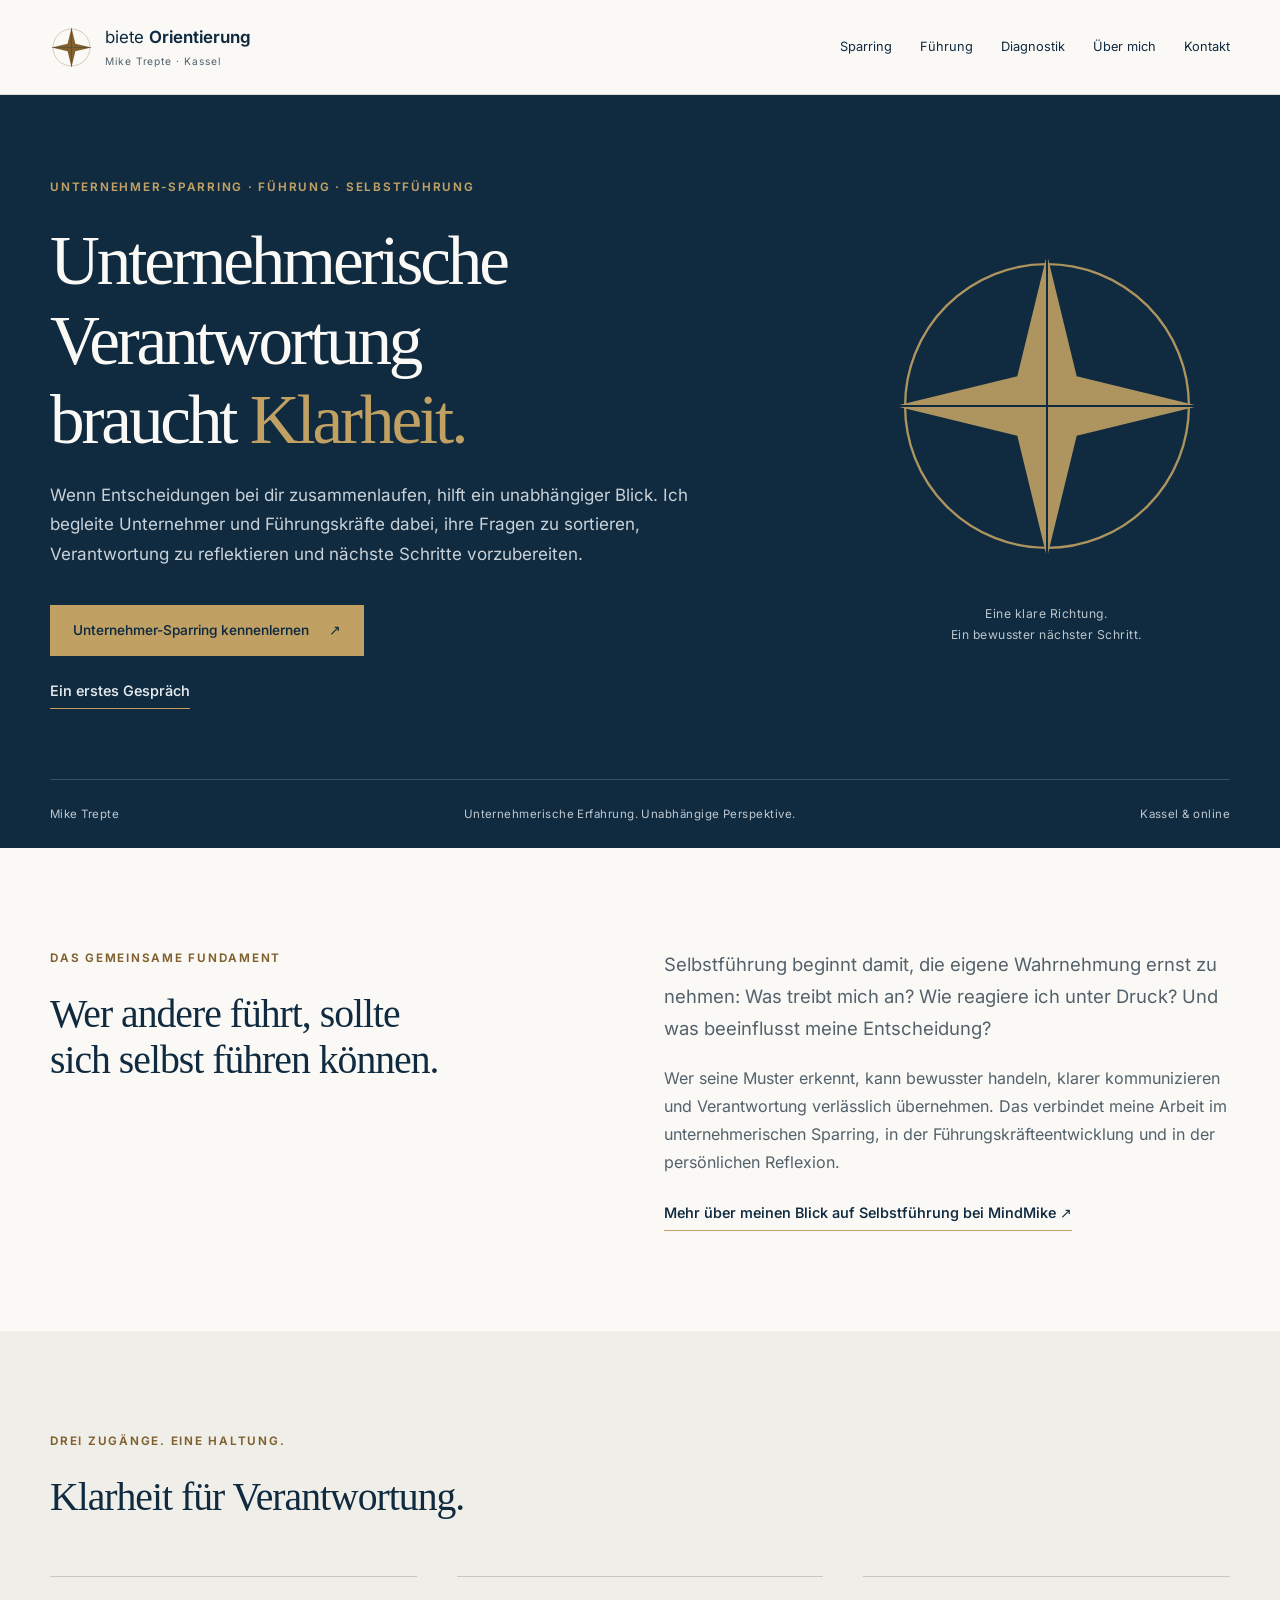
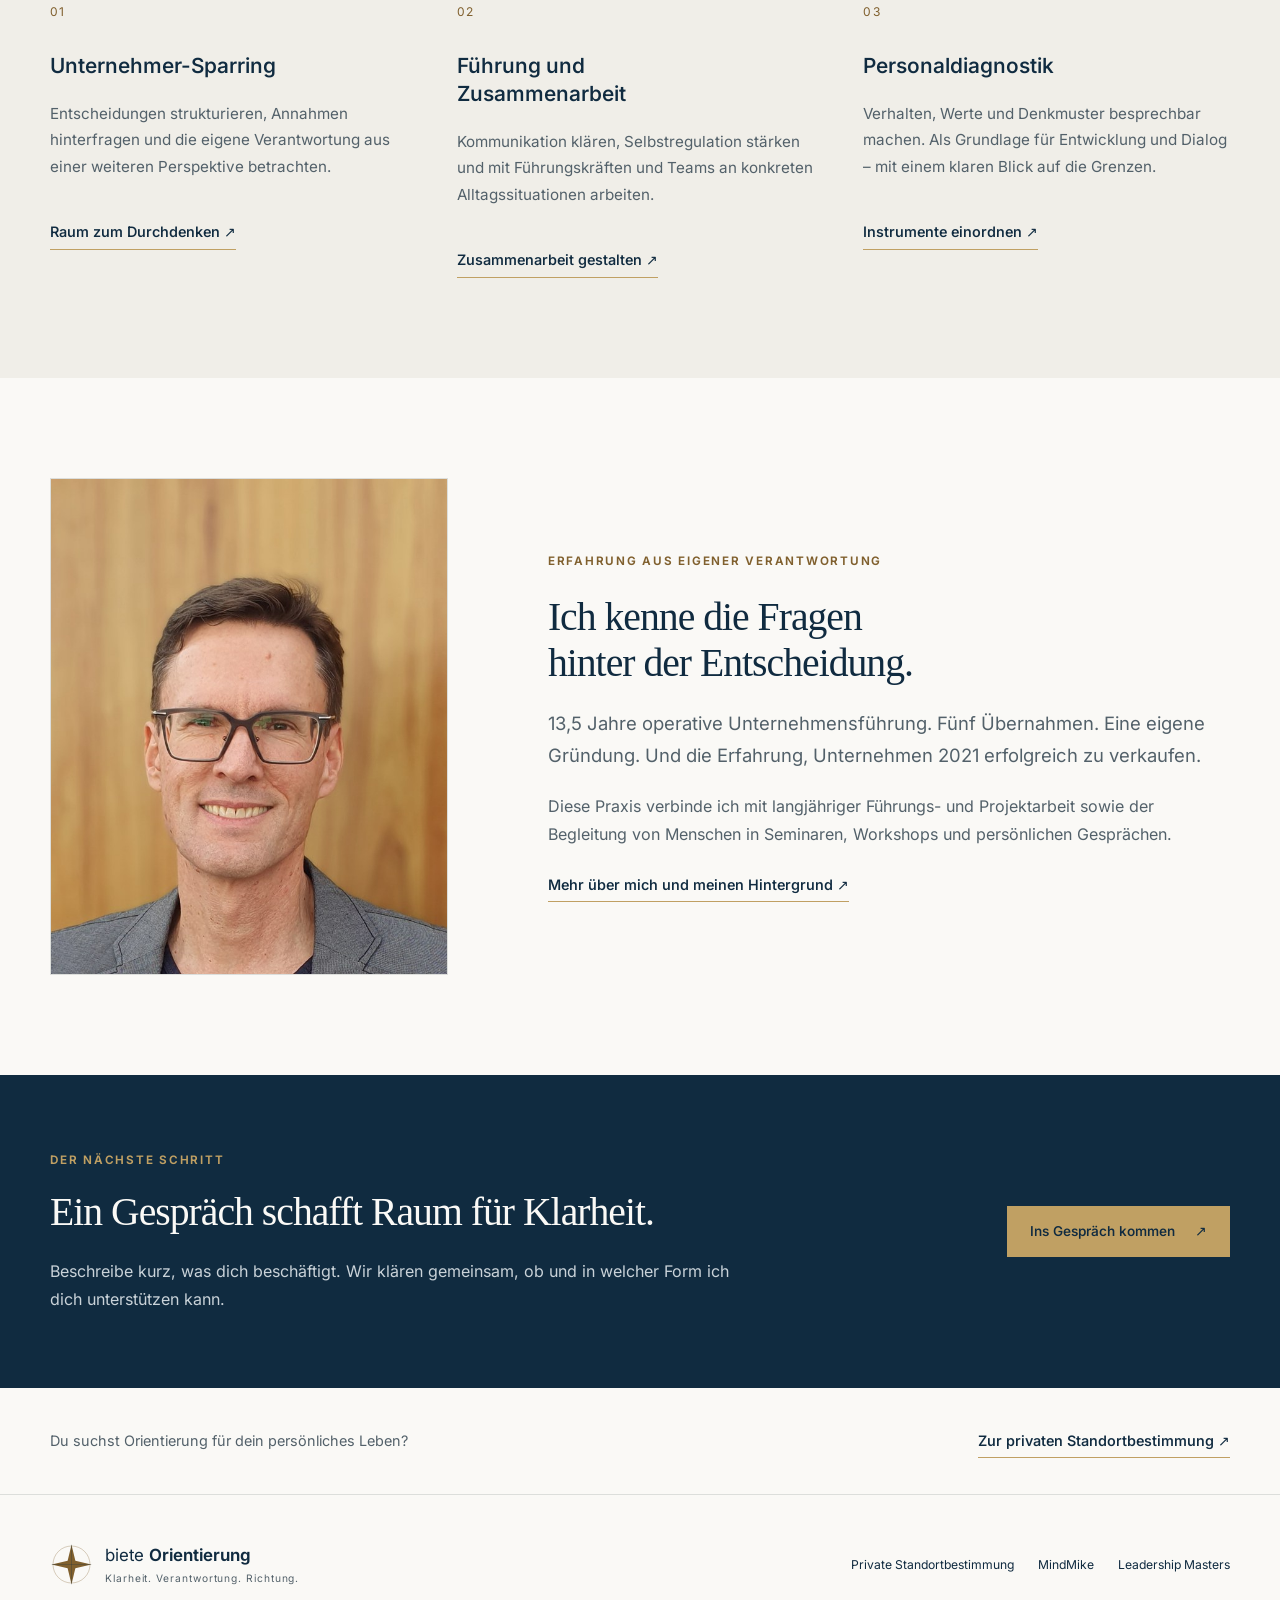
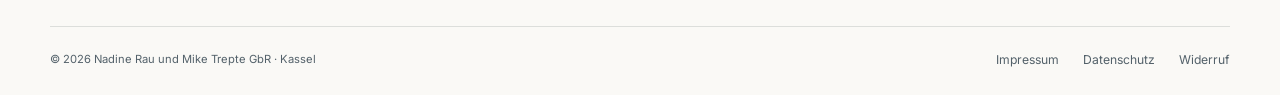
==== commit e503c1f2: "Neuausrichtung: Unternehmer-Sparring, Führung und Selbstführung" ====
--- a/index.html
+++ b/index.html
@@ -1,532 +1,6 @@
-<!doctype html>
-<html lang="de">
-<head>
-<meta charset="utf-8">
-<meta name="viewport" content="width=device-width,initial-scale=1">
-<title>Standortbestimmung in Kassel – Wo möchtest du mit 80 stehen? | Mike Trepte</title>
-<meta name="description" content="Was möchtest du mit 80 noch machen, erleben und fühlen? 90 Minuten persönliche Standortbestimmung mit Mike Trepte in Kassel oder online – mit Zielbild und persönlicher Roadmap.">
-<meta name="author" content="Mike Trepte">
-<meta name="robots" content="index,follow,max-image-preview:large">
-<meta name="theme-color" content="#0e2740">
-<meta name="geo.region" content="DE-HE">
-<meta name="geo.placename" content="Kassel">
-<link rel="canonical" href="https://biete-orientierung.de/">
-<link rel="icon" href="favicon.svg" type="image/svg+xml">
-<meta property="og:type" content="website">
-<meta property="og:locale" content="de_DE">
-<meta property="og:url" content="https://biete-orientierung.de/">
-<meta property="og:site_name" content="biete Orientierung">
-<meta property="og:title" content="Was möchtest du mit 80 noch machen, erleben, fühlen?">
-<meta property="og:description" content="Persönliche Standortbestimmung: Wo stehst du heute, wo möchtest du hin – und was könnte dein nächster sinnvoller Schritt sein?">
-<meta property="og:image" content="https://biete-orientierung.de/assets/lebenslandkarte.webp">
-<meta property="og:image:width" content="2000">
-<meta property="og:image:height" content="1493">
-<meta property="og:image:alt" content="Lebenslandkarte – illustrierte Karte mit Lebensbereichen">
-<meta name="twitter:image" content="https://biete-orientierung.de/assets/lebenslandkarte.webp">
-<meta name="twitter:card" content="summary_large_image">
-<meta name="twitter:title" content="Was möchtest du mit 80 noch machen, erleben, fühlen?">
-<meta name="twitter:description" content="90 Minuten persönliche Standortbestimmung mit Mike Trepte – in Kassel oder online.">
-
-<link rel="preload" href="assets/fonts/anton-400-latin.woff2" as="font" type="font/woff2" crossorigin>
-<link rel="preload" href="assets/fonts/inter-var-latin.woff2" as="font" type="font/woff2" crossorigin>
-<link rel="stylesheet" href="design.css">
-
-<script type="application/ld+json">
-{
-  "@context":"https://schema.org",
-  "@graph":[
-    {
-      "@type":"Service",
-      "@id":"https://biete-orientierung.de/#standortbestimmung",
-      "name":"Persönliche Standortbestimmung",
-      "serviceType":"Persönliche Orientierung und Standortbestimmung",
-      "description":"90 Minuten persönliche Standortbestimmung: Wo stehst du heute, wo möchtest du hin und was könnte dein nächster sinnvoller Schritt sein? Im Anschluss erhältst du eine schriftliche Standortbestimmung, ein klareres Zielbild und eine persönliche Roadmap.",
-      "provider":{"@id":"https://biete-orientierung.de/#mike"},
-      "areaServed":[{"@type":"City","name":"Kassel"},{"@type":"AdministrativeArea","name":"Nordhessen"},{"@type":"Country","name":"Deutschland"}],
-      "offers":{"@type":"Offer","price":"390.00","priceCurrency":"EUR","valueAddedTaxIncluded":true,"availability":"https://schema.org/InStock","url":"https://cal.com/mike-trepte/standortbestimmung-mit-mike"}
-    },
-    {
-      "@type":"Person",
-      "@id":"https://biete-orientierung.de/#mike",
-      "name":"Mike Trepte",
-      "url":"https://biete-orientierung.de/",
-      "email":"mike@mindmike.de",
-      "sameAs":["https://mindmike.de","https://www.linkedin.com/in/mike-trepte-384407247/"]
-    },
-    {
-      "@type":"FAQPage",
-      "mainEntity":[
-        {
-                "@type": "Question",
-                "name": "Muss ich vorher wissen, was ich will?",
-                "acceptedAnswer": {
-                        "@type": "Answer",
-                        "text": "Nein. Genau dafür ist die Standortbestimmung da. Es reicht, wenn du merkst, dass du Klarheit und Orientierung gebrauchen könntest."
-                }
-        },
-        {
-                "@type": "Question",
-                "name": "Ist das Coaching oder Therapie?",
-                "acceptedAnswer": {
-                        "@type": "Answer",
-                        "text": "Es ist ein persönliches Orientierungs- und Reflexionsgespräch. Es ersetzt keine medizinische oder therapeutische Behandlung. Wenn sich zeigt, dass etwas fachlich abgeklärt werden sollte, sage ich dir das."
-                }
-        },
-        {
-                "@type": "Question",
-                "name": "Findet das Gespräch in Kassel oder online statt?",
-                "acceptedAnswer": {
-                        "@type": "Answer",
-                        "text": "Beides ist möglich. Inhaltlich macht es keinen Unterschied."
-                }
-        },
-        {
-                "@type": "Question",
-                "name": "Muss ich mich vorbereiten?",
-                "acceptedAnswer": {
-                        "@type": "Answer",
-                        "text": "Du bekommst vorab einige Fragen. Sie sind kein Test, sondern helfen dir und mir, schneller bei den Themen anzukommen, um die es wirklich geht."
-                }
-        },
-        {
-                "@type": "Question",
-                "name": "Verkaufst du mir danach ein Folgeprogramm?",
-                "acceptedAnswer": {
-                        "@type": "Answer",
-                        "text": "Nein. Die Standortbestimmung ist in sich abgeschlossen. Was du mitnimmst, ist eine Roadmap mit möglichen nächsten Schritten: ein Blutbild beim Arzt, ein Check beim Sportmediziner, eine Ernährungsberatung, ein Trainingsplan, mehr Bewegung. Für fast alles davon bin ich nicht die richtige Adresse; mit wem du es umsetzt, entscheidest du. Zwei Dinge kann ich selbst: eine Personaldiagnostik und eine Körpermessung. Wenn das ein sinnvoller Schritt ist, sage ich es – mit Preis, und mit dem Hinweis, dass du beides genauso woanders machen kannst."
-                }
-        },
-        {
-                "@type": "Question",
-                "name": "Ist die Standortbestimmung auch etwas für junge Menschen?",
-                "acceptedAnswer": {
-                        "@type": "Answer",
-                        "text": "Ja – aber anders. Entwickelt wurde die Standortbestimmung vor allem für Menschen, die mitten im Leben stehen. Bei jüngeren Menschen arbeiten wir mit einem näheren Horizont, etwa Anfang bis Mitte 30. Der Kern bleibt derselbe: Standort, Zielbild, nächster Schritt. Gerade nach dem Abitur kann eine Personaldiagnostik viel zeigen: was dich antreibt, was dir leichtfällt, wie du auf andere wirkst. Sie gehört nicht zur Standortbestimmung, kostet extra und wird vorher besprochen."
-                }
-        },
-        {
-                "@type": "Question",
-                "name": "Was ist, wenn mir etwas dazwischenkommt?",
-                "acceptedAnswer": {
-                        "@type": "Answer",
-                        "text": "Du kannst deinen Termin bis 48 Stunden vorher kostenfrei verschieben."
-                }
-        },
-        {
-                "@type": "Question",
-                "name": "Was passiert mit dem, was ich erzähle?",
-                "acceptedAnswer": {
-                        "@type": "Answer",
-                        "text": "Das Gespräch ist vertraulich."
-                }
-        }
-      ]
-    }
-  ]
-}
-</script>
-</head>
-<body>
-
-<!-- ================= SVG-BIBLIOTHEK (Piktogramme der Werbemittel) ===== -->
-<svg width="0" height="0" style="position:absolute" aria-hidden="true" focusable="false">
-  <defs>
-    <symbol id="i-kompass" viewBox="0 0 48 48">
-      <g fill="none" stroke="currentColor" stroke-width="1.9" stroke-linecap="round" stroke-linejoin="round">
-        <circle cx="24" cy="24" r="21"/>
-        <circle cx="24" cy="24" r="14.5" opacity=".55"/>
-        <path d="M24 11.5 L28.4 24 L24 36.5 L19.6 24 Z" fill="currentColor" stroke="none"/>
-        <circle cx="24" cy="24" r="2.4" fill="none" stroke-width="1.6"/>
-      </g>
-    </symbol>
-
-    <symbol id="i-kopf" viewBox="0 0 48 48">
-      <g fill="none" stroke="currentColor" stroke-width="2.1" stroke-linecap="round" stroke-linejoin="round">
-        <path d="M14.5 45 V38.5 C14.5 35.5 12.5 33.5 10.6 31 C8.2 27.9 7 24.2 7 20.4 C7 11.4 14.5 4 24 4 C33 4 39.5 10.8 39.5 19.6 C39.5 23.4 37.6 25.8 35.6 27.6 L41 31.4 L35.2 33.6 C35.2 38 33.6 41 29.4 41.6 V45"/>
-        <circle cx="28.5" cy="19" r="2.3"/>
-      </g>
-    </symbol>
-
-    <symbol id="i-herz" viewBox="0 0 48 48">
-      <path d="M24 42.5 C24 42.5 5.5 30.5 5.5 17.8 C5.5 10.8 10.6 5.5 17 5.5 C20.6 5.5 23 7.4 24 9.4 C25 7.4 27.4 5.5 31 5.5 C37.4 5.5 42.5 10.8 42.5 17.8 C42.5 30.5 24 42.5 24 42.5 Z"
-        fill="none" stroke="currentColor" stroke-width="2.1" stroke-linecap="round" stroke-linejoin="round"/>
-    </symbol>
-
-    <symbol id="i-koerper" viewBox="0 0 48 48">
-      <g fill="none" stroke="currentColor" stroke-width="2.1" stroke-linecap="round" stroke-linejoin="round">
-        <circle cx="24" cy="9" r="5.2"/>
-        <path d="M24 15 V30"/>
-        <path d="M7.5 20.5 L24 18.6 L40.5 20.5"/>
-        <path d="M24 30 L15.5 44"/>
-        <path d="M24 30 L32.5 44"/>
-      </g>
-    </symbol>
-
-    <symbol id="i-standort" viewBox="0 0 48 48">
-      <g fill="none" stroke="currentColor" stroke-width="2.1" stroke-linecap="round" stroke-linejoin="round">
-        <path d="M24 44 C24 44 37.5 28.8 37.5 18.6 C37.5 11 31.4 4.5 24 4.5 C16.6 4.5 10.5 11 10.5 18.6 C10.5 28.8 24 44 24 44 Z"/>
-        <circle cx="24" cy="18.4" r="5.4"/>
-      </g>
-    </symbol>
-
-    <symbol id="i-wegweiser" viewBox="0 0 48 48">
-      <g fill="none" stroke="currentColor" stroke-width="2.1" stroke-linecap="round" stroke-linejoin="round">
-        <path d="M22.5 45 V6"/>
-        <path d="M22.5 10.5 H37 L41.5 15.5 L37 20.5 H22.5 Z"/>
-        <path d="M22.5 25 H10 L5.5 30 L10 35 H22.5 Z"/>
-      </g>
-    </symbol>
-
-    <symbol id="i-ziel" viewBox="0 0 48 48">
-      <g fill="none" stroke="currentColor" stroke-width="2.1" stroke-linecap="round" stroke-linejoin="round">
-        <path d="M3.5 41.5 L17.5 17 L24.5 28 L29.5 19.5 L44.5 41.5 Z"/>
-        <path d="M29.5 19.5 V5"/>
-        <path d="M29.5 6.5 L40 10.5 L29.5 14.5"/>
-      </g>
-    </symbol>
-  </defs>
-</svg>
-
-<!-- ================= MESSE-BANNER ==================================== -->
-<div class="messe-bar" id="messebar">
-  <a href="messe.html">
-    <span><b>3.–4. Oktober 2026</b> · Gesundheitswochenende Herbstmesse Kassel</span>
-    <span class="go">Messeangebot ansehen&nbsp;→</span>
-  </a>
-</div>
-
-<!-- ================= NAVIGATION ====================================== -->
-<nav>
-  <div class="wrap nav-inner">
-    <a href="#top" class="brand" aria-label="biete Orientierung – zur Startseite">
-      <svg aria-hidden="true" style="color:var(--gold)"><use href="#i-kompass"></use></svg>
-      <span class="brand-txt">
-        <span class="n">biete <b>Orientierung</b></span>
-        <span class="c">Klarheit · Richtung · Nächster Schritt</span>
-      </span>
-    </a>
-    <ul class="nav-links" id="navlinks">
-      <li><a href="#kopf-herz-koerper">Kopf · Herz · Körper</a></li>
-      <li><a href="#weg">Der Weg</a></li>
-      <li><a href="#gespraech">Das Gespräch</a></li>
-      <li><a href="#mike">Über mich</a></li>
-      <li><a href="#preis">Preis</a></li>
-      <li id="navmesse" hidden><a href="messe.html" class="messe-link">Messe</a></li>
-    </ul>
-    <a class="btn btn-primary nav-cta" href="#preis" data-buy>Termin buchen</a>
-    <button class="nav-toggle" id="navtoggle" aria-label="Menü öffnen" aria-expanded="false" aria-controls="navlinks">Menü</button>
-  </div>
-</nav>
-
-<main id="top">
-
-<!-- ================= HERO ============================================ -->
-<section class="hero">
-  <div class="hero-media">
-    <!-- Bilddatei hier ablegen: assets/hero.jpg (empfohlen 2400 × 1200 px).
-         Fehlt sie, greift automatisch der Sonnenaufgangs-Verlauf aus design.css. -->
-    <img src="assets/hero.jpg" srcset="assets/hero-1000.jpg 1000w, assets/hero.jpg 1774w"
-         sizes="100vw" width="1774" height="887" alt="" onerror="this.remove()"
-         fetchpriority="high" decoding="async">
-  </div>
-
-  <div class="wrap hero-body">
-    <p class="kicker">Persönliche Standortbestimmung · 90 Minuten</p>
-    <h1>Was möchtest du mit <span class="num80">80</span> noch machen, erleben, fühlen?</h1>
-    <p class="script">Und was braucht es heute dafür?</p>
-    <p class="hero-copy">In einer persönlichen Standortbestimmung schauen wir gemeinsam darauf, wo du stehst, wo du hinmöchtest – und was dein nächster sinnvoller Schritt sein könnte.</p>
-    <div class="btn-row">
-      <a class="btn btn-primary" href="#preis" data-buy>Standortbestimmung buchen</a>
-      <a class="btn btn-ghost" href="#kopf-herz-koerper">Erst einmal verstehen</a>
-    </div>
-    <div class="hero-meta">
-      <span>90 Minuten</span><span>Kassel oder online</span><span>390 € brutto</span><span>Schriftliche Auswertung</span>
-    </div>
-  </div>
-</section>
-
-<!-- ================= KOPF · HERZ · KÖRPER ============================ -->
-<section class="khk" id="kopf-herz-koerper">
-  <div class="wrap">
-    <div class="khk-head">
-      <p class="kicker">Drei Blickrichtungen</p>
-      <h2>Kopf · Herz · Körper</h2>
-      <div class="stroke" aria-hidden="true"></div>
-      <p class="lead">Dein Leben lässt sich nicht in Schubladen aufteilen. Manchmal hilft es trotzdem, aus drei Richtungen darauf zu schauen.</p>
-    </div>
-    <div class="khk-grid">
-      <article class="khk-card kopf">
-        <img src="assets/pikto/kopf.png" width="256" height="256" alt="" loading="lazy" decoding="async">
-        <div class="label">Kopf</div>
-        <p>Was möchtest du noch lernen, entdecken, gestalten oder verändern? Was ist dir wirklich wichtig – beruflich, persönlich, geistig?</p>
-      </article>
-      <article class="khk-card herz">
-        <img src="assets/pikto/herz.png" width="256" height="256" alt="" loading="lazy" decoding="async">
-        <div class="label">Herz</div>
-        <p>Mit wem und wie möchtest du leben? Welche Menschen, Beziehungen und Erfahrungen sollen Raum in deinem Leben haben?</p>
-      </article>
-      <article class="khk-card koerper">
-        <img src="assets/pikto/koerper.png" width="256" height="256" alt="" loading="lazy" decoding="async">
-        <div class="label">Körper</div>
-        <p>Was möchtest du mit 70 oder 80 noch können? Und was braucht dein Körper heute, damit er dich morgen noch dorthin bringt?</p>
-      </article>
-    </div>
-  </div>
-</section>
-
-<!-- ================= WEGWEISER-TRIO ================================== -->
-<section class="dark on-dark" id="weg">
-  <div class="wrap">
-    <p class="kicker">Standort · Ziel · Weg</p>
-    <h2>Orientierung beginnt nicht mit einem Plan</h2>
-    <div class="stroke on-dark" aria-hidden="true"></div>
-    <p class="lead" style="margin-top:1.3rem">Sie beginnt mit zwei ehrlichen Fragen. Erst danach lohnt sich die Frage nach dem Weg.</p>
-    <div class="signposts">
-      <article class="signpost">
-        <svg aria-hidden="true"><use href="#i-standort"></use></svg>
-        <div class="n">01 · STANDORT</div>
-        <h3>Wo stehst du?</h3>
-        <p>Nicht wo du sein solltest. Nicht wo andere dich sehen. Sondern wo du selbst gerade wirklich stehst.</p>
-      </article>
-      <article class="signpost">
-        <svg aria-hidden="true"><use href="#i-wegweiser"></use></svg>
-        <div class="n">02 · ZIELBILD</div>
-        <h3>Wo willst du hin?</h3>
-        <p>Nicht nur nächste Woche. Sondern auch mit Blick auf die nächsten zehn, zwanzig oder dreißig Jahre.</p>
-      </article>
-      <article class="signpost">
-        <svg aria-hidden="true"><use href="#i-ziel"></use></svg>
-        <div class="n">03 · NÄCHSTER SCHRITT</div>
-        <h3>Was brauchst du?</h3>
-        <p>Keine Lebensplanung bis ins Detail. Sondern ein nächster Schritt, der zu deinem Zielbild passt.</p>
-      </article>
-    </div>
-
-    <p class="richtung"><b>Du brauchst keinen Plan bis&nbsp;80. Du brauchst eine Richtung.</b> Eine Roadmap darf sich verändern – wichtig ist, dass dein nächster Schritt zu ihr passt.</p>
-  </div>
-</section>
-
-<!-- ================= LEBENSLANDKARTE ================================= -->
-<section class="map" id="landkarte">
-  <div class="wrap map-grid">
-    <div class="map-copy">
-      <p class="kicker">Die Lebenslandkarte</p>
-      <h2>Noch keine Idee, wo du hinwillst?</h2>
-      <div class="stroke" aria-hidden="true"></div>
-      <p class="lead" style="margin-top:1.3rem">Manchmal hilft es, erst einmal Möglichkeiten zu entdecken. Auf der Lebenslandkarte sind Gesundheit, Freiheit, Sicherheit, Neugier, Partnerschaft und viele andere Lebensbereiche als Orte eingezeichnet – mit Wegen, Brücken und Umwegen dazwischen.</p>
-      <p style="color:var(--muted);margin-top:1rem">Die Karte gibt keine Antworten. Sie macht sichtbar, worüber es sich vielleicht zu sprechen lohnt.</p>
-
-      <div class="floorplan">
-        <p style="margin:0"><b>Wir schauen gemeinsam auf die Karte.</b> Wenn dir noch kein Ziel einfällt, hole ich sie in der Standortbestimmung auf den Bildschirm und wir gehen darauf spazieren: Wo stehst du gerade? Welche Orte ziehen dich an? Oft ist das der einfachste Einstieg – nicht überlegen, sondern schauen.</p>
-        <p style="margin-top:.7rem">Wer eine Standortbestimmung bucht, bekommt die Karte auf Wunsch als hochauflösende PDF-Datei – zum Ausdrucken, Aufhängen oder Weiterarbeiten.</p>
-      </div>
-
-      <div class="btn-row">
-        <a class="btn btn-gold dl" href="assets/Lebenslandkarte.pdf" download>
-          <svg viewBox="0 0 24 24" fill="none" stroke="currentColor" stroke-width="2.2" stroke-linecap="round" stroke-linejoin="round" aria-hidden="true">
-            <path d="M12 3v12"/><path d="M7 11l5 5 5-5"/><path d="M4 20h16"/>
-          </svg>
-          Karte als PDF laden <small>(2,5 MB)</small>
-        </a>
-      </div>
-    </div>
-
-    <div>
-      <a class="map-frame" href="assets/Lebenslandkarte.pdf" download
-         aria-label="Die vollständige Lebenslandkarte als PDF herunterladen">
-        <span class="badge-cut">Ausschnitt · PDF laden</span>
-        <img src="assets/karte-ausschnitt.webp" width="1400" height="1073" loading="lazy" decoding="async"
-             alt="Ausschnitt der Lebenslandkarte: eine illustrierte Landschaft, in der Lebensbereiche wie Lernen, Neugier, Kreativität, Kompetenz, Sicherheit, Gesundheit, Finanzielle Freiheit und Zeit als Orte, Wege und Brücken eingezeichnet sind">
-      </a>
-      <p class="map-caption">Ein Ausschnitt – die vollständige Karte zeigt über vierzig Orte. Zum Herunterladen anklicken.</p>
-    </div>
-  </div>
-</section>
-
-<!-- ================= DAS GESPRÄCH ==================================== -->
-<section id="gespraech">
-  <div class="wrap talk-grid">
-    <div>
-      <p class="kicker">Das Gespräch</p>
-      <h2>90 Minuten nur für dich und deine Fragen</h2>
-      <div class="stroke" aria-hidden="true"></div>
-      <p class="lead" style="margin-top:1.3rem">Manchmal wissen wir ziemlich genau, was wir nicht mehr wollen. Schwieriger wird es bei der Frage, was uns wirklich wichtig ist – und was wir heute dafür tun können.</p>
-      <ul class="checklist">
-        <li>Vorbereiten musst du dich nicht. Du bekommst vorab ein paar Fragen, die dir helfen, deinen eigenen Standort zu beschreiben.</li>
-        <li>Es gibt kein Modell, in das du hineinpassen sollst.</li>
-        <li>Worum es geht, legen wir nicht vorher fest – bei manchen ist es Gesundheit, bei anderen Energie, Beruf oder eine neue Lebensphase.</li>
-        <li>Persönlich in Kassel oder per Video. Alles, was du erzählst, bleibt zwischen uns.</li>
-      </ul>
-      <p class="script" style="margin-top:1.9rem">Keine fertigen Antworten. Aber vielleicht die richtigen Fragen.</p>
-    </div>
-    <aside class="outcome">
-      <p class="kicker on-dark">Danach</p>
-      <h3 style="font-size:1.4rem">Damit gehst du aus dem Gespräch</h3>
-      <ol>
-        <li><b>Deine Standortbestimmung</b>Meine Einschätzung, wo du gerade stehst – schriftlich.</li>
-        <li><b>Dein Zielbild</b>Ein klareres Bild davon, wo du eigentlich hinwillst.</li>
-        <li><b>Deine Roadmap</b>Die nächsten Schritte, die dich aus meiner Sicht dorthin bringen könnten.</li>
-      </ol>
-      <p style="margin-top:1.2rem;font-size:.88rem;line-height:1.6;opacity:.8">Was auf deiner Roadmap steht, setzt du um – mit wem du willst. Wo ich selbst etwas anbieten kann, sage ich es dazu, samt Preis.</p>
-    </aside>
-  </div>
-</section>
-
-<!-- ================= FÜR WEN ========================================= -->
-<section class="cases" id="fuer-wen">
-  <div class="wrap">
-    <div class="center">
-      <p class="kicker">Für wen</p>
-      <h2>Du brauchst keine Krise, um dich neu zu orientieren</h2>
-      <div class="stroke" aria-hidden="true"></div>
-    </div>
-    <div class="case-grid">
-      <div class="case"><b>Die Kinder sind aus dem Haus.</b>Und plötzlich steht die Frage im Raum, wofür die nächsten Jahre eigentlich da sind.</div>
-      <div class="case"><b>Beruflich läuft es.</b>Nur die Frage, ob es so weitergehen soll, lässt sich immer schwerer wegschieben.</div>
-      <div class="case"><b>Der Körper meldet sich.</b>Nicht dramatisch – aber deutlich genug, dass du etwas ändern möchtest.</div>
-      <div class="case"><b>Ein runder Geburtstag steht an.</b>Und mit ihm die Frage, was du eigentlich noch erleben möchtest.</div>
-    </div>
-  </div>
-</section>
-
-<!-- ================= MIKE ============================================ -->
-<section id="mike">
-  <div class="wrap mike-grid">
-    <figure class="mike-photo"><img src="mike.jpg" alt="Mike Trepte" width="600" height="600" loading="lazy" decoding="async"></figure>
-    <div>
-      <p class="kicker">Über mich</p>
-      <h2>Ich gebe dir keine fertige Antwort auf dein Leben</h2>
-      <div class="stroke" aria-hidden="true"></div>
-      <p class="lead" style="margin-top:1.3rem">Ich stelle dir die Fragen, für die im Alltag selten Zeit ist. Und ich sage dir ehrlich, was ich sehe – auch dann, wenn es unbequem ist.</p>
-      <p style="color:var(--muted);margin-top:1rem">Das ist kein standardisiertes Programm und kein fertiger Lebensplan, sondern meine persönliche Einschätzung auf Basis unseres Gesprächs und meiner Erfahrung. Was du daraus machst, entscheidest du.</p>
-      <p class="sign">Mike Trepte</p>
-      <p style="color:var(--muted);font-size:.9rem;margin-top:.3rem">Dein Partner für Klarheit und Orientierung</p>
-    </div>
-  </div>
-</section>
-
-<!-- ================= PREIS =========================================== -->
-<section class="map" id="preis">
-  <div class="wrap">
-    <p class="kicker">Die persönliche Standortbestimmung</p>
-    <h2>90 Minuten für die Frage, wie du weiterleben möchtest</h2>
-    <div class="stroke" aria-hidden="true"></div>
-    <div class="price-box">
-      <div class="price-main">
-        <div class="price-tag">390 €<br><small>brutto · einmalig</small></div>
-        <ul class="checklist" style="margin-top:1.6rem">
-          <li>90 Minuten persönliches Gespräch</li>
-          <li>Fragen zur Vorbereitung</li>
-          <li>Schriftliche Standortbestimmung</li>
-          <li>Klareres Zielbild</li>
-          <li>Persönliche Roadmap</li>
-        </ul>
-        <div class="btn-row"><a class="btn btn-gold" href="https://cal.com/mike-trepte/standortbestimmung-mit-mike" data-buy>Termin wählen</a></div>
-        <p class="hinweis-48">Termine kannst du bis 48&nbsp;Stunden vorher kostenfrei verschieben.</p>
-      </div>
-      <div class="price-side">
-        <h3 style="font-size:1.25rem">So läuft es ab</h3>
-        <ol>
-          <li><b>Termin wählen</b> – einen passenden freien Termin aussuchen.</li>
-          <li><b>Vorabfragen</b> – ein paar Gedanken zu Standort und Ziel.</li>
-          <li><b>Gespräch</b> – 90 Minuten in Kassel oder online.</li>
-          <li><b>Auswertung</b> – Standort, Zielbild und Roadmap schriftlich.</li>
-        </ol>
-      </div>
-    </div>
-    <div class="messe-hint" id="messehint" hidden>
-      <p><b>Du triffst mich auf der Herbstmesse Kassel?</b> Rund um die Messe gibt es die Standortbestimmung zu einem deutlich günstigeren Messepreis.</p>
-      <a href="messe.html">Zum Messeangebot&nbsp;→</a>
-    </div>
-  </div>
-</section>
-
-<!-- ================= FAQ ============================================= -->
-<section class="cases" id="fragen">
-  <div class="narrow">
-    <p class="kicker">Häufige Fragen</p>
-    <h2>Was du vielleicht noch wissen möchtest</h2>
-    <div class="stroke" aria-hidden="true"></div>
-    <div class="faq-list">
-      <details><summary>Muss ich vorher wissen, was ich will?</summary><div class="answer">Nein. Genau dafür ist die Standortbestimmung da. Es reicht, wenn du merkst, dass du Klarheit und Orientierung gebrauchen könntest.</div></details>
-      <details><summary>Ist das Coaching oder Therapie?</summary><div class="answer">Es ist ein persönliches Orientierungs- und Reflexionsgespräch. Es ersetzt keine medizinische oder therapeutische Behandlung. Wenn sich zeigt, dass etwas fachlich abgeklärt werden sollte, sage ich dir das.</div></details>
-      <details><summary>Findet das Gespräch in Kassel oder online statt?</summary><div class="answer">Beides ist möglich. Inhaltlich macht es keinen Unterschied.</div></details>
-      <details><summary>Muss ich mich vorbereiten?</summary><div class="answer">Du bekommst vorab einige Fragen. Sie sind kein Test, sondern helfen dir und mir, schneller bei den Themen anzukommen, um die es wirklich geht.</div></details>
-      <details><summary>Verkaufst du mir danach ein Folgeprogramm?</summary><div class="answer">Nein. Die Standortbestimmung ist in sich abgeschlossen.<br><br>Was du mitnimmst, ist eine Roadmap mit möglichen nächsten Schritten. Da kann vieles draufstehen: ein Blutbild beim Arzt, ein Check beim Sportmediziner, eine Ernährungsberatung, ein Trainingsplan, schlicht mehr Bewegung. Für fast alles davon bin ich nicht die richtige Adresse. Ich sage dir, was ich sehe – mit wem du es umsetzt, entscheidest du.<br><br>Zwei Dinge auf so einer Roadmap kann ich selbst: eine Personaldiagnostik und eine Körpermessung. Wenn das für dich ein sinnvoller Schritt ist, sage ich es dir – mit Preis, und mit dem Hinweis, dass du beides genauso woanders machen kannst. Ich verkaufe dir kein Programm. Ich sage dir, was ich sehe.</div></details>
-      <details><summary>Ist die Standortbestimmung auch etwas für junge Menschen?</summary><div class="answer">Ja – aber anders. Entwickelt habe ich die Standortbestimmung vor allem für Menschen, die mitten im Leben stehen. Mit 19 oder 25 liegt die Frage nach 80 noch im Nebel. Dann arbeiten wir mit einem näheren Horizont: Wo siehst du dich mit Anfang, Mitte 30? Der Kern bleibt derselbe: Standort, Zielbild, nächster Schritt.<br><br>Gerade nach dem Abitur kann eine Personaldiagnostik viel zeigen: was dich antreibt, was dir leichtfällt, wie du auf andere wirkst. Sie gehört nicht zur Standortbestimmung, kostet extra und wird vorher besprochen. Mehr dazu auf <a href="https://mindmike.de/personaldiagnostik.html" target="_blank" rel="noopener" style="color:var(--gold-ink);text-decoration:underline;text-underline-offset:2px">mindmike.de</a>.</div></details>
-      <details><summary>Was ist, wenn mir etwas dazwischenkommt?</summary><div class="answer">Du kannst deinen Termin bis 48 Stunden vorher kostenfrei verschieben.</div></details>
-      <details><summary>Was passiert mit dem, was ich erzähle?</summary><div class="answer">Das Gespräch ist vertraulich.</div></details>
-    </div>
-  </div>
-</section>
-
-<!-- ================= ABSCHLUSS ======================================= -->
-<section class="final">
-  <div class="narrow">
-    <svg class="compass-final" aria-hidden="true"><use href="#i-kompass"></use></svg>
-    <p class="kicker on-dark">Der nächste Schritt</p>
-    <h2>Dein Weg beginnt mit einer Entscheidung</h2>
-    <p class="lead">Du musst heute nicht den ganzen Weg kennen. Aber es kann sinnvoll sein, einmal bewusst hinzuschauen, wo du stehst und was dir wirklich wichtig ist.</p>
-    <div class="btn-row"><a class="btn btn-gold" href="https://cal.com/mike-trepte/standortbestimmung-mit-mike" data-buy>Standortbestimmung buchen</a></div>
-    <p class="claim"><span>Klarheit</span><span>·</span><span>Richtung</span><span>·</span><span>Nächster Schritt</span></p>
-  </div>
-</section>
-
-</main>
-
-<footer>
-  <div class="wrap foot">
-    <small>© <span id="yr">2026</span> Nadine Rau und Mike Trepte GbR · Kassel</small>
-    <ul class="foot-links">
-      <li><a href="mailto:mike@mindmike.de">mike@mindmike.de</a></li>
-      <li><a href="impressum.html">Impressum</a></li>
-      <li><a href="datenschutz.html">Datenschutz</a></li>
-      <li><a href="widerruf.html">Widerruf</a></li>
-      <li><a href="https://mindmike.de" target="_blank" rel="noopener">mindmike.de</a></li>
-    </ul>
-  </div>
-</footer>
-
-<script>
-/* ---- Zentrale Einstellungen ---------------------------------------------
-   MESSE_LETZTER_TAG: bis einschließlich zu diesem Tag sind Banner, Menüpunkt
-   und Messehinweis sichtbar. Danach verschwinden sie von selbst.
-   Ohne JavaScript wird nichts Messebezogenes angezeigt — das ist Absicht,
-   lieber zu wenig als ein abgelaufenes Angebot. */
-const KAUF_URL          = "https://cal.com/mike-trepte/standortbestimmung-mit-mike";
-const MESSE_LETZTER_TAG = new Date(2026, 9, 5, 23, 59, 59);   // 5. Oktober 2026
-
-(function(){
-  document.querySelectorAll('[data-buy]').forEach(function(a){
-    a.href = KAUF_URL; a.target = '_blank'; a.rel = 'noopener';
-  });
-
-  var y = document.getElementById('yr');
-  if (y) y.textContent = new Date().getFullYear();
-
-  var t = document.getElementById('navtoggle'), l = document.getElementById('navlinks');
-  if (t && l){
-    t.addEventListener('click', function(){
-      var open = l.classList.toggle('open');
-      t.setAttribute('aria-expanded', open ? 'true' : 'false');
-      t.textContent = open ? 'Schließen' : 'Menü';
-    });
-    l.querySelectorAll('a').forEach(function(a){
-      a.addEventListener('click', function(){
-        l.classList.remove('open');
-        t.setAttribute('aria-expanded','false');
-        t.textContent = 'Menü';
-      });
-    });
-  }
-
-  /* Banner, Menüpunkt und Preishinweis nur im Aktionszeitraum */
-  if (new Date() <= MESSE_LETZTER_TAG){
-    var bar = document.getElementById('messebar');   if (bar)  bar.classList.add('on');
-    var nav = document.getElementById('navmesse');   if (nav)  nav.hidden = false;
-    var hin = document.getElementById('messehint');  if (hin)  hin.hidden = false;
-  }
-})();
-</script>
-</body>
-</html>
+<!doctype html>
+<html lang="de"><head><meta charset="utf-8"><meta name="viewport" content="width=device-width,initial-scale=1"><title>Unternehmerische Verantwortung braucht Klarheit | biete Orientierung</title><meta name="description" content="Unternehmer-Sparring, Führung und Selbstführung mit Mike Trepte. Unabhängige Perspektiven und Entscheidungsvorbereitung in Kassel und online."><meta name="robots" content="index,follow,max-image-preview:large"><meta name="theme-color" content="#102b40"><meta name="author" content="Mike Trepte"><link rel="canonical" href="https://biete-orientierung.de/"><link rel="icon" href="favicon.svg" type="image/svg+xml"><link rel="stylesheet" href="orientation.css"><meta property="og:type" content="website"><meta property="og:locale" content="de_DE"><meta property="og:site_name" content="biete Orientierung"><meta property="og:title" content="Unternehmerische Verantwortung braucht Klarheit"><meta property="og:description" content="Unternehmer-Sparring, Führung und Selbstführung mit Mike Trepte. Unabhängige Perspektiven und Entscheidungsvorbereitung in Kassel und online."><meta property="og:url" content="https://biete-orientierung.de/"><meta property="og:image" content="https://biete-orientierung.de/mike.jpg"><meta property="og:image:alt" content="Mike Trepte"><meta name="twitter:card" content="summary"><meta name="twitter:title" content="Unternehmerische Verantwortung braucht Klarheit"><meta name="twitter:description" content="Unternehmer-Sparring, Führung und Selbstführung mit Mike Trepte. Unabhängige Perspektiven und Entscheidungsvorbereitung in Kassel und online."><script type="application/ld+json">{"@context": "https://schema.org", "@type": "ProfessionalService", "name": "biete Orientierung – Mike Trepte", "url": "https://biete-orientierung.de/", "description": "Unternehmer-Sparring, Führung und Zusammenarbeit, Selbstführung und Entscheidungsvorbereitung.", "image": "https://biete-orientierung.de/mike.jpg", "email": "mike@mindmike.de", "telephone": "+4956143027276", "address": {"@type": "PostalAddress", "streetAddress": "Bettenhäuserstr. 1", "postalCode": "34123", "addressLocality": "Kassel", "addressCountry": "DE"}, "sameAs": ["https://mindmike.de/", "https://leadership-masters.info/"]}</script><script src="orientation.js" defer></script></head><body><a class="skip" href="#inhalt">Zum Inhalt</a><header class="site-header"><div class="wrap header-inner"><a class="brand" href="index.html"><svg viewBox="0 0 100 100" fill="none" aria-hidden="true"><circle cx="50" cy="50" r="43" stroke="currentColor" stroke-width=".7"/><path d="M50 4 59 41 96 50 59 59 50 96 41 59 4 50 41 41Z" fill="currentColor"/><path d="M50 4V96M4 50H96" stroke="var(--navy)" stroke-width=".6"/></svg><span>biete <strong>Orientierung</strong><small>Mike Trepte · Kassel</small></span></a><button class="menu-toggle" aria-controls="navigation" aria-expanded="false" hidden>Menü</button><nav id="navigation" aria-label="Hauptnavigation"><a href="unternehmer-sparring.html">Sparring</a><a href="fuehrung-zusammenarbeit.html">Führung</a><a href="personaldiagnostik.html">Diagnostik</a><a href="ueber-mich.html">Über mich</a><a href="kontakt.html">Kontakt</a></nav></div></header><main id="inhalt"><section class="home-hero"><div class="wrap hero-grid"><div><p class="eyebrow">Unternehmer-Sparring · Führung · Selbstführung</p><h1>Unternehmerische Verantwortung braucht <em>Klarheit.</em></h1><p class="intro">Wenn Entscheidungen bei dir zusammenlaufen, hilft ein unabhängiger Blick. Ich begleite Unternehmer und Führungskräfte dabei, ihre Fragen zu sortieren, Verantwortung zu reflektieren und nächste Schritte vorzubereiten.</p><a class="button" href="unternehmer-sparring.html">Unternehmer-Sparring kennenlernen <span aria-hidden="true">↗</span></a><a class="text-link hero-link" href="kontakt.html">Ein erstes Gespräch</a></div><div class="northstar"><svg viewBox="0 0 100 100" fill="none" aria-hidden="true"><circle cx="50" cy="50" r="43" stroke="currentColor" stroke-width=".7"/><path d="M50 4 59 41 96 50 59 59 50 96 41 59 4 50 41 41Z" fill="currentColor"/><path d="M50 4V96M4 50H96" stroke="var(--navy)" stroke-width=".6"/></svg><span>Eine klare Richtung.<br>Ein bewusster nächster Schritt.</span></div></div><div class="wrap hero-note"><span>Mike Trepte</span><span>Unternehmerische Erfahrung. Unabhängige Perspektive.</span><span>Kassel &amp; online</span></div></section>
+<section class="section"><div class="wrap split"><div><p class="eyebrow">Das gemeinsame Fundament</p><h2>Wer andere führt, sollte sich selbst führen können.</h2></div><div><p class="intro">Selbstführung beginnt damit, die eigene Wahrnehmung ernst zu nehmen: Was treibt mich an? Wie reagiere ich unter Druck? Und was beeinflusst meine Entscheidung?</p><p>Wer seine Muster erkennt, kann bewusster handeln, klarer kommunizieren und Verantwortung verlässlich übernehmen. Das verbindet meine Arbeit im unternehmerischen Sparring, in der Führungskräfteentwicklung und in der persönlichen Reflexion.</p><a class="text-link" href="https://mindmike.de/kopf-herz-hand.html">Mehr über meinen Blick auf Selbstführung bei MindMike ↗</a></div></div></section>
+<section class="section tinted"><div class="wrap"><p class="eyebrow">Drei Zugänge. Eine Haltung.</p><h2>Klarheit für Verantwortung.</h2><div class="services"><article><span class="number">01</span><h3>Unternehmer-Sparring</h3><p>Entscheidungen strukturieren, Annahmen hinterfragen und die eigene Verantwortung aus einer weiteren Perspektive betrachten.</p><a class="text-link" href="unternehmer-sparring.html">Raum zum Durchdenken ↗</a></article><article><span class="number">02</span><h3>Führung und Zusammenarbeit</h3><p>Kommunikation klären, Selbstregulation stärken und mit Führungskräften und Teams an konkreten Alltagssituationen arbeiten.</p><a class="text-link" href="fuehrung-zusammenarbeit.html">Zusammenarbeit gestalten ↗</a></article><article><span class="number">03</span><h3>Personaldiagnostik</h3><p>Verhalten, Werte und Denkmuster besprechbar machen. Als Grundlage für Entwicklung und Dialog – mit einem klaren Blick auf die Grenzen.</p><a class="text-link" href="personaldiagnostik.html">Instrumente einordnen ↗</a></article></div></div></section>
+<section class="section" id="mike"><div class="wrap about-preview"><img src="mike.jpg" width="600" height="600" alt="Mike Trepte" loading="lazy"><div><p class="eyebrow">Erfahrung aus eigener Verantwortung</p><h2>Ich kenne die Fragen hinter der Entscheidung.</h2><p class="intro">13,5 Jahre operative Unternehmensführung. Fünf Übernahmen. Eine eigene Gründung. Und die Erfahrung, Unternehmen 2021 erfolgreich zu verkaufen.</p><p>Diese Praxis verbinde ich mit langjähriger Führungs- und Projektarbeit sowie der Begleitung von Menschen in Seminaren, Workshops und persönlichen Gesprächen.</p><a class="text-link" href="ueber-mich.html">Mehr über mich und meinen Hintergrund ↗</a></div></div></section><section class="cta"><div class="wrap split"><div><p class="eyebrow">Der nächste Schritt</p><h2>Ein Gespräch schafft Raum für Klarheit.</h2><p>Beschreibe kurz, was dich beschäftigt. Wir klären gemeinsam, ob und in welcher Form ich dich unterstützen kann.</p></div><a class="button light" href="kontakt.html">Ins Gespräch kommen <span aria-hidden="true">↗</span></a></div></section>
+<aside class="private-note wrap"><p>Du suchst Orientierung für dein persönliches Leben?</p><a class="text-link" href="standortbestimmung.html">Zur privaten Standortbestimmung ↗</a></aside></main><footer class="site-footer"><div class="wrap footer-top"><a class="brand" href="index.html"><svg viewBox="0 0 100 100" fill="none" aria-hidden="true"><circle cx="50" cy="50" r="43" stroke="currentColor" stroke-width=".7"/><path d="M50 4 59 41 96 50 59 59 50 96 41 59 4 50 41 41Z" fill="currentColor"/><path d="M50 4V96M4 50H96" stroke="var(--navy)" stroke-width=".6"/></svg><span>biete <strong>Orientierung</strong><small>Klarheit. Verantwortung. Richtung.</small></span></a><div><a href="standortbestimmung.html">Private Standortbestimmung</a><a href="https://mindmike.de/">MindMike</a><a href="https://leadership-masters.info/">Leadership Masters</a></div></div><div class="wrap footer-bottom"><small>© 2026 Nadine Rau und Mike Trepte GbR · Kassel</small><div><a href="impressum.html">Impressum</a><a href="datenschutz.html">Datenschutz</a><a href="widerruf.html">Widerruf</a></div></div></footer></body></html>
--- a/orientation.css
+++ b/orientation.css
@@ -0,0 +1,8 @@
+@font-face{font-family:Inter;src:url('assets/fonts/inter-var-latin.woff2') format('woff2');font-weight:100 900;font-display:swap}
+:root{--navy:#102b40;--gold:#c0a063;--gold-ink:#80602e;--paper:#faf9f6;--tint:#f0eee8;--muted:#53616a;--line:#dcdedb;--serif:Georgia,'Times New Roman',serif}
+*{box-sizing:border-box}html{scroll-behavior:smooth;scroll-padding-top:110px}body{margin:0;background:var(--paper);color:var(--navy);font-family:Inter,Arial,sans-serif;font-size:16px;line-height:1.75}a{color:inherit;text-underline-offset:4px}a:hover{text-decoration-thickness:2px}img{display:block;max-width:100%;height:auto}button,input,textarea{font:inherit}button,a,input,textarea,summary{-webkit-tap-highlight-color:transparent}button{cursor:pointer}:focus-visible{outline:3px solid var(--gold-ink);outline-offset:5px}p{margin:0 0 1.25rem;color:var(--muted)}h1,h2,h3{color:var(--navy);font-weight:400;margin:0 0 1.3rem;line-height:1.15;text-wrap:balance}h1,h2{font-family:var(--serif)}h1{font-size:clamp(2.7rem,5.4vw,4.8rem);letter-spacing:-.045em}h2{font-size:clamp(2rem,3.1vw,3rem);letter-spacing:-.025em}h3{font-size:1.3rem;font-weight:550;line-height:1.35}em{font-style:normal;color:var(--gold-ink)}.wrap{width:min(1180px,calc(100% - 96px));margin-inline:auto}.narrow{width:min(760px,calc(100% - 96px));margin-inline:auto}.max-copy{max-width:780px}.section{padding:100px 0}.tinted{background:var(--tint)}.eyebrow{font-size:.73rem;letter-spacing:.15em;text-transform:uppercase;color:var(--gold-ink);font-weight:650;margin:0 0 1.5rem}.intro{font-size:1.15rem;line-height:1.75}.small{font-size:.84rem;line-height:1.7}.button{display:inline-flex;gap:20px;justify-content:space-between;align-items:center;padding:14px 22px;background:var(--navy);color:white;border:1px solid var(--navy);text-decoration:none;font-size:.85rem;font-weight:550;line-height:1.6;transition:background .15s}.button:hover{background:#21465c}.button.secondary{background:transparent;color:var(--navy)}.button.secondary:hover{background:var(--tint)}.button.light{background:var(--gold);border-color:var(--gold);color:var(--navy)}.button.light:hover{background:#d8bc83}.text-link{display:inline-block;font-size:.9rem;font-weight:550;text-decoration:none;border-bottom:1px solid var(--gold);padding:4px 0}.text-link:hover{border-color:var(--navy)}.skip{position:fixed;top:-100px;left:20px;background:white;padding:10px;z-index:100}.skip:focus{top:10px}.site-header{position:sticky;top:0;z-index:10;background:rgba(250,249,246,.98);border-bottom:1px solid var(--line)}.header-inner{min-height:94px;display:flex;align-items:center;justify-content:space-between;gap:30px}.brand{display:flex;gap:12px;align-items:center;text-decoration:none;line-height:1.4;font-size:1.05rem;white-space:nowrap}.brand svg{width:43px;height:43px;color:var(--gold-ink);flex-shrink:0}.brand strong{font-weight:650}.brand small{display:block;font-size:.64rem;letter-spacing:.09em;color:var(--muted);margin-top:4px}.site-header nav{display:flex;gap:28px;align-items:center}.site-header nav a{text-decoration:none;font-size:.8rem;padding:10px 0;position:relative}.site-header nav a:hover,.site-header nav a[aria-current]{color:var(--gold-ink)}.site-header nav a[aria-current]:after{content:'';position:absolute;height:1px;background:var(--gold);bottom:4px;left:0;right:0}.menu-toggle{background:none;border:1px solid var(--line);padding:8px 14px;font-size:.83rem}.home-hero{background:var(--navy);color:white;padding:82px 0 0;overflow:hidden}.home-hero h1{color:var(--paper);max-width:790px}.home-hero h1 em{color:var(--gold)}.home-hero .intro{color:#c9d2d8;max-width:660px;font-size:1.06rem}.home-hero .eyebrow{color:var(--gold)}.hero-grid{display:grid;grid-template-columns:1.6fr .8fr;gap:80px;align-items:center}.home-hero .button{background:var(--gold);border-color:var(--gold);color:var(--navy);margin-top:15px}.home-hero .button:hover{background:#d8bc83}.hero-link{color:#e4e9ec;display:table;margin-top:18px}.northstar{text-align:center;position:relative;align-self:center}.northstar svg{width:100%;max-width:330px;color:var(--gold);opacity:.9}.northstar span{display:block;font-size:.76rem;letter-spacing:.04em;color:#bac5cb;margin-top:24px}.hero-note{display:flex;justify-content:space-between;gap:30px;border-top:1px solid #395064;margin-top:70px;padding:24px 0;font-size:.72rem;letter-spacing:.04em;color:#bdc8d0}.page-hero{padding:80px 0 70px;border-bottom:1px solid var(--line)}.page-hero h1{max-width:950px;font-size:clamp(2.6rem,5vw,4.2rem)}.page-hero .intro{max-width:780px;margin-bottom:0}.page-hero .intro:empty{display:none}.split{display:grid;grid-template-columns:1fr 1.1fr;gap:100px}.services{display:grid;grid-template-columns:repeat(3,1fr);gap:40px;margin-top:55px}.services article,.self-steps li{border-top:1px solid #c7c8c2;padding-top:24px}.number{display:block;font-size:.75rem;color:var(--gold-ink);letter-spacing:.1em;margin-bottom:30px}.services h3{max-width:300px}.services p{font-size:.95rem}.services .text-link{margin-top:15px}.about-preview{display:grid;grid-template-columns:.7fr 1.2fr;gap:100px;align-items:center}.about-preview img{width:100%;max-width:400px;aspect-ratio:4/5;object-fit:cover;object-position:center;border:1px solid var(--line)}.cta{background:var(--navy);padding:75px 0}.cta .split{align-items:center;grid-template-columns:1fr auto;gap:60px}.cta h2{color:var(--paper);max-width:780px}.cta .eyebrow{color:var(--gold)}.cta p{color:#c9d2d8;max-width:690px;margin-bottom:0}.cta .eyebrow{margin-bottom:20px}.private-note{display:flex;justify-content:space-between;align-items:center;gap:25px;padding-block:36px}.private-note p{font-size:.9rem;margin:0}.site-footer{border-top:1px solid var(--line);padding:48px 0 25px}.footer-top,.footer-bottom{display:flex;justify-content:space-between;gap:30px;align-items:center}.footer-top>div,.footer-bottom>div{display:flex;flex-wrap:wrap;gap:24px}.footer-top a:not(.brand),.footer-bottom a{font-size:.76rem;text-decoration:none}.footer-top a:hover,.footer-bottom a:hover{text-decoration:underline}.footer-bottom{border-top:1px solid var(--line);margin-top:40px;padding-top:22px;color:var(--muted)}.footer-bottom small{font-size:.7rem}.steps{list-style:none;counter-reset:steps;padding:0;margin:0}.steps li{counter-increment:steps;border-top:1px solid var(--line);padding-top:22px;margin-bottom:30px}.steps h3:before{content:'0' counter(steps) ' · ';font-size:.75rem;color:var(--gold-ink)}.steps p{margin-bottom:0}.tool-list{margin-top:45px}.tool-list article{display:grid;grid-template-columns:120px 1fr;gap:30px;padding:35px 0;border-top:1px solid var(--line)}.tool-list article>span{font-size:.8rem;color:var(--gold-ink)}.tool-list p{max-width:760px;margin-bottom:0}.contact-grid{display:grid;grid-template-columns:.65fr 1.15fr;gap:100px}.form-grid{display:grid;grid-template-columns:1fr 1fr;gap:22px}.form-grid .full{grid-column:1/-1}label{display:block;font-size:.84rem;font-weight:500;margin-bottom:7px}label>span{font-weight:400}input:not([type=checkbox]),textarea{width:100%;background:#fff;border:1px solid #aab3b8;color:var(--navy);padding:11px 12px;border-radius:0;min-width:0}textarea{resize:vertical}.check{display:flex;align-items:flex-start;gap:12px;font-weight:400;line-height:1.65}.check input{width:18px;height:18px;margin:3px 0 0;accent-color:var(--navy);flex-shrink:0}.honeypot{display:none}.form-message{font-size:.9rem;margin-top:18px}.form-message.error{color:#9c302c}.form-message.success{color:#285d40}button:disabled{opacity:.55;cursor:wait}.form-grid+.button{margin-top:20px}.self-steps{list-style:none;padding:0}.map-image{border:1px solid var(--line)}.price-card{padding:35px;border:1px solid #b5b5ad;background:var(--paper)}.price-card h3{font-family:var(--serif);font-size:1.8rem;font-weight:400}.price{font-family:var(--serif);font-size:2.8rem;color:var(--navy);line-height:1.3}.price small{display:block;font-family:Inter,Arial,sans-serif;font-size:.8rem;color:var(--muted)}.price-card ul{padding-left:20px;margin:24px 0;font-size:.95rem;color:var(--muted)}.price-card .small{margin:20px 0 0}details{border-top:1px solid var(--line);padding:20px 0}summary{font-size:1rem;font-weight:550;cursor:pointer}details p{margin:18px 0 0}.legal .narrow{max-width:820px;width:min(820px,calc(100% - 96px))}.legal section{margin:42px 0}.legal h2{font-family:Inter,Arial,sans-serif;font-size:1.5rem;letter-spacing:0}.legal h3{font-size:1.15rem}.legal .notice,.legal .toc,.legal .card,.legal .address{padding:22px;background:var(--tint);margin:20px 0}.legal .notice p{margin:10px 0 0}.legal .toc a{display:inline-block;margin:8px 15px 0 0;font-size:.85rem}.legal .muted,.legal .small{color:var(--muted)}.legal ul{padding-left:22px;color:var(--muted)}[hidden]{display:none!important}
+@media(min-width:901px){.site-header nav[hidden]{display:flex!important}.menu-toggle{display:none}}
+@media(max-width:1050px){.site-header nav{gap:18px}.hero-grid{gap:35px}.split,.about-preview,.contact-grid{gap:55px}.brand{font-size:.96rem}.wrap{width:calc(100% - 64px)}}
+@media(max-width:900px){.header-inner{min-height:80px;flex-wrap:wrap;gap:0;padding-block:16px}.menu-toggle:not([hidden]){display:block}.site-header nav{width:100%;flex-wrap:wrap;gap:10px 24px;padding-top:16px}.js .site-header nav{flex-direction:column;align-items:stretch;gap:0}.js .site-header nav a{padding:10px}.section{padding:70px 0}.hero-grid{grid-template-columns:1fr .45fr;gap:25px}.northstar span{font-size:.66rem}.hero-note{margin-top:55px}.services{gap:25px}.split,.about-preview,.contact-grid{gap:40px}.footer-top{align-items:flex-start}.footer-top>div{flex-direction:column;gap:12px}.cta .split{gap:35px}.page-hero{padding:65px 0}.narrow{width:calc(100% - 64px)}}
+@media(max-width:650px){body{font-size:15px}.wrap,.narrow,.legal .narrow{width:calc(100% - 40px)}.brand svg{width:34px;height:34px}.brand{font-size:.95rem}.home-hero{padding-top:48px}.hero-grid{grid-template-columns:1fr}.home-hero h1{font-size:2.9rem;max-width:500px}.home-hero .intro{font-size:1rem}.northstar{display:none}.hero-note{flex-wrap:wrap;gap:8px 20px;margin-top:45px;padding-block:22px}.hero-note span:nth-child(2){order:3;width:100%}.hero-note span:last-child{margin-left:auto}.section{padding:55px 0}.split,.about-preview,.contact-grid,.services,.cta .split{grid-template-columns:1fr;gap:28px}.services{margin-top:35px;gap:30px}.services h3{max-width:none}.number{margin-bottom:20px}.about-preview img{max-width:250px;aspect-ratio:1;object-fit:cover}.cta{padding:55px 0}.cta .button{justify-self:start}.private-note{display:block;padding-block:28px}.private-note .text-link{margin-top:10px}.footer-top,.footer-bottom{display:block}.footer-top>div{margin-top:25px;gap:10px}.footer-bottom>div{margin-top:15px;gap:20px}.site-footer{padding-top:35px}.page-hero{padding:50px 0 42px}.page-hero h1{font-size:2.65rem}.intro{font-size:1.04rem}.tool-list article{grid-template-columns:35px 1fr;gap:10px;padding:25px 0}.form-grid{grid-template-columns:1fr;gap:18px}.price-card{padding:25px}.button{font-size:.82rem;max-width:100%}.legal h2{font-size:1.3rem;overflow-wrap:anywhere}}
+@media(prefers-reduced-motion:reduce){html{scroll-behavior:auto}.button{transition:none}}
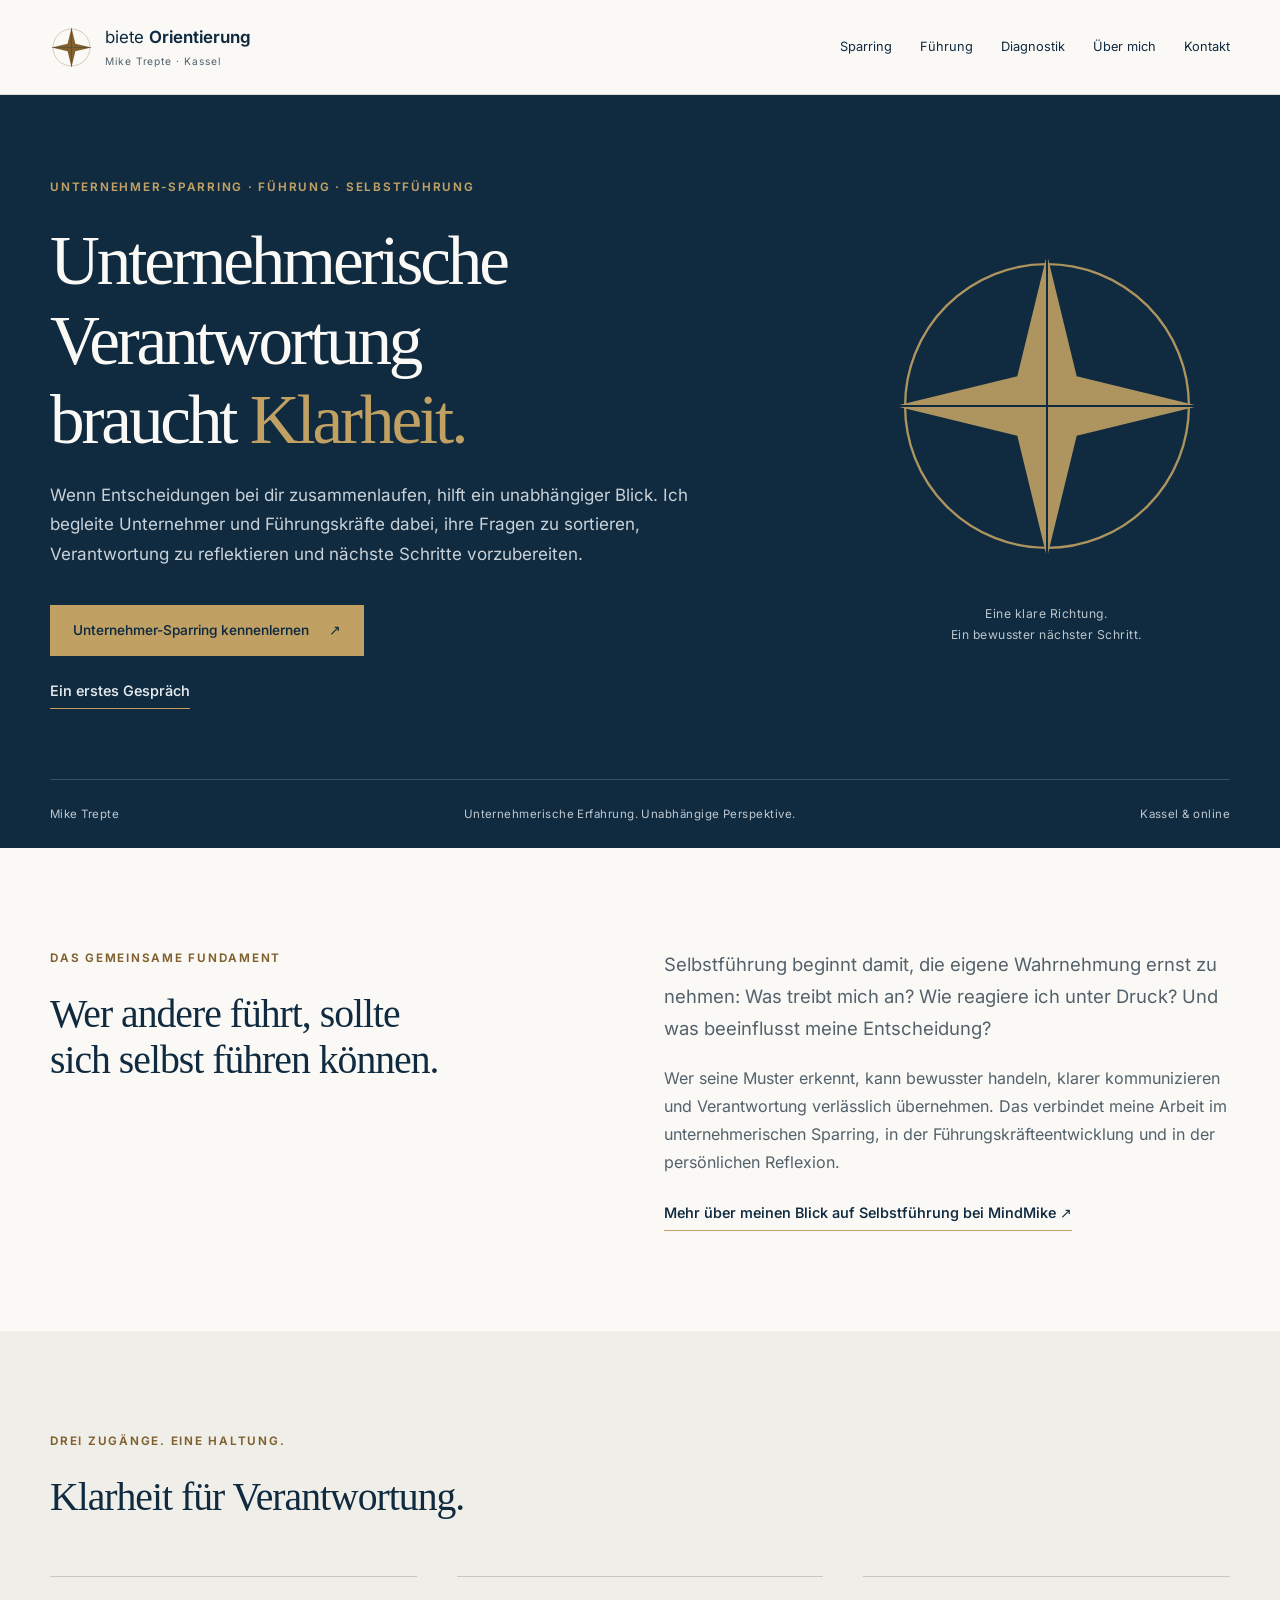
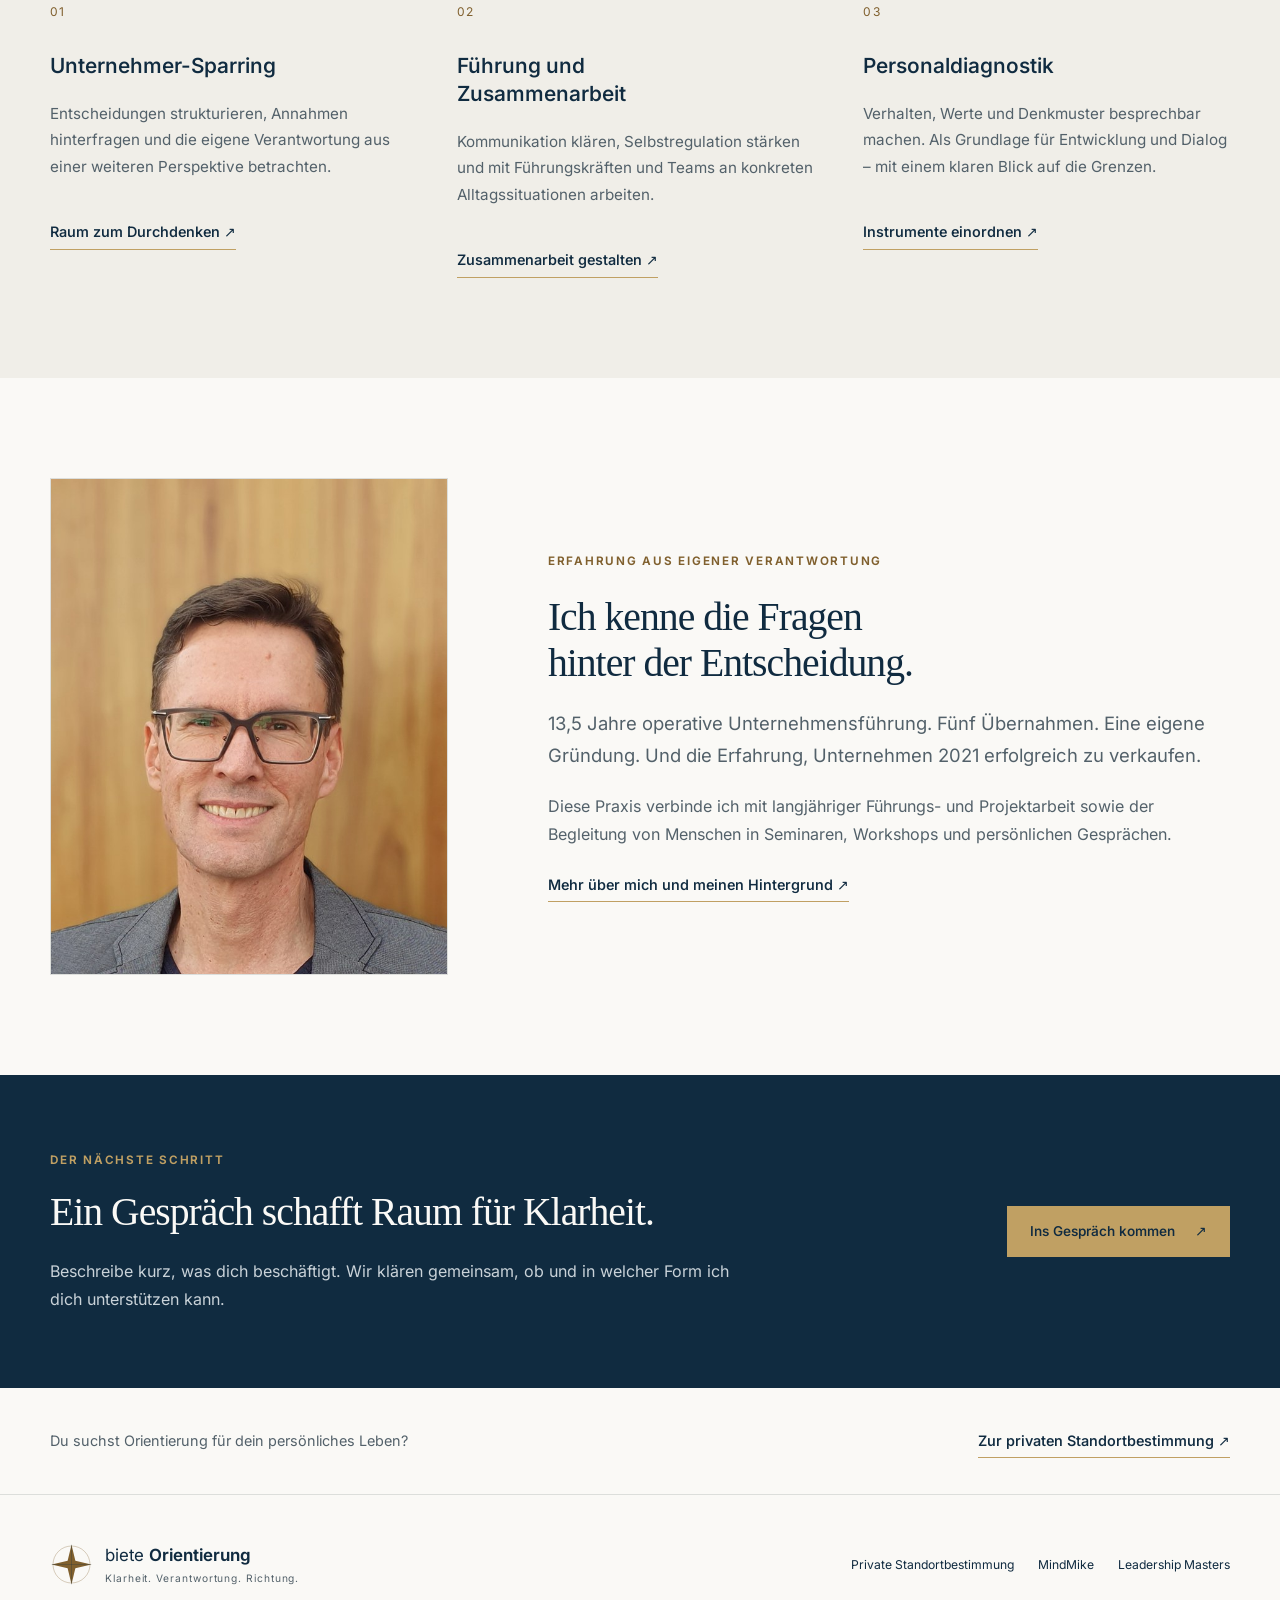
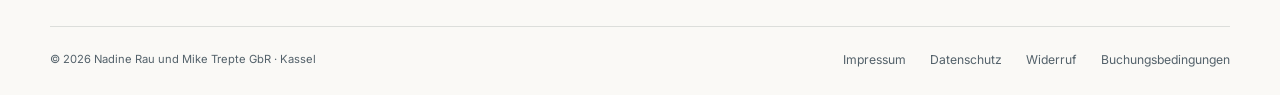
==== commit 24ef5d0f: "Add booking terms to legal footer on index.html" ====
--- a/index.html
+++ b/index.html
@@ -3,4 +3,4 @@
 <section class="section"><div class="wrap split"><div><p class="eyebrow">Das gemeinsame Fundament</p><h2>Wer andere führt, sollte sich selbst führen können.</h2></div><div><p class="intro">Selbstführung beginnt damit, die eigene Wahrnehmung ernst zu nehmen: Was treibt mich an? Wie reagiere ich unter Druck? Und was beeinflusst meine Entscheidung?</p><p>Wer seine Muster erkennt, kann bewusster handeln, klarer kommunizieren und Verantwortung verlässlich übernehmen. Das verbindet meine Arbeit im unternehmerischen Sparring, in der Führungskräfteentwicklung und in der persönlichen Reflexion.</p><a class="text-link" href="https://mindmike.de/kopf-herz-hand.html">Mehr über meinen Blick auf Selbstführung bei MindMike ↗</a></div></div></section>
 <section class="section tinted"><div class="wrap"><p class="eyebrow">Drei Zugänge. Eine Haltung.</p><h2>Klarheit für Verantwortung.</h2><div class="services"><article><span class="number">01</span><h3>Unternehmer-Sparring</h3><p>Entscheidungen strukturieren, Annahmen hinterfragen und die eigene Verantwortung aus einer weiteren Perspektive betrachten.</p><a class="text-link" href="unternehmer-sparring.html">Raum zum Durchdenken ↗</a></article><article><span class="number">02</span><h3>Führung und Zusammenarbeit</h3><p>Kommunikation klären, Selbstregulation stärken und mit Führungskräften und Teams an konkreten Alltagssituationen arbeiten.</p><a class="text-link" href="fuehrung-zusammenarbeit.html">Zusammenarbeit gestalten ↗</a></article><article><span class="number">03</span><h3>Personaldiagnostik</h3><p>Verhalten, Werte und Denkmuster besprechbar machen. Als Grundlage für Entwicklung und Dialog – mit einem klaren Blick auf die Grenzen.</p><a class="text-link" href="personaldiagnostik.html">Instrumente einordnen ↗</a></article></div></div></section>
 <section class="section" id="mike"><div class="wrap about-preview"><img src="mike.jpg" width="600" height="600" alt="Mike Trepte" loading="lazy"><div><p class="eyebrow">Erfahrung aus eigener Verantwortung</p><h2>Ich kenne die Fragen hinter der Entscheidung.</h2><p class="intro">13,5 Jahre operative Unternehmensführung. Fünf Übernahmen. Eine eigene Gründung. Und die Erfahrung, Unternehmen 2021 erfolgreich zu verkaufen.</p><p>Diese Praxis verbinde ich mit langjähriger Führungs- und Projektarbeit sowie der Begleitung von Menschen in Seminaren, Workshops und persönlichen Gesprächen.</p><a class="text-link" href="ueber-mich.html">Mehr über mich und meinen Hintergrund ↗</a></div></div></section><section class="cta"><div class="wrap split"><div><p class="eyebrow">Der nächste Schritt</p><h2>Ein Gespräch schafft Raum für Klarheit.</h2><p>Beschreibe kurz, was dich beschäftigt. Wir klären gemeinsam, ob und in welcher Form ich dich unterstützen kann.</p></div><a class="button light" href="kontakt.html">Ins Gespräch kommen <span aria-hidden="true">↗</span></a></div></section>
-<aside class="private-note wrap"><p>Du suchst Orientierung für dein persönliches Leben?</p><a class="text-link" href="standortbestimmung.html">Zur privaten Standortbestimmung ↗</a></aside></main><footer class="site-footer"><div class="wrap footer-top"><a class="brand" href="index.html"><svg viewBox="0 0 100 100" fill="none" aria-hidden="true"><circle cx="50" cy="50" r="43" stroke="currentColor" stroke-width=".7"/><path d="M50 4 59 41 96 50 59 59 50 96 41 59 4 50 41 41Z" fill="currentColor"/><path d="M50 4V96M4 50H96" stroke="var(--navy)" stroke-width=".6"/></svg><span>biete <strong>Orientierung</strong><small>Klarheit. Verantwortung. Richtung.</small></span></a><div><a href="standortbestimmung.html">Private Standortbestimmung</a><a href="https://mindmike.de/">MindMike</a><a href="https://leadership-masters.info/">Leadership Masters</a></div></div><div class="wrap footer-bottom"><small>© 2026 Nadine Rau und Mike Trepte GbR · Kassel</small><div><a href="impressum.html">Impressum</a><a href="datenschutz.html">Datenschutz</a><a href="widerruf.html">Widerruf</a></div></div></footer></body></html>+<aside class="private-note wrap"><p>Du suchst Orientierung für dein persönliches Leben?</p><a class="text-link" href="standortbestimmung.html">Zur privaten Standortbestimmung ↗</a></aside></main><footer class="site-footer"><div class="wrap footer-top"><a class="brand" href="index.html"><svg viewBox="0 0 100 100" fill="none" aria-hidden="true"><circle cx="50" cy="50" r="43" stroke="currentColor" stroke-width=".7"/><path d="M50 4 59 41 96 50 59 59 50 96 41 59 4 50 41 41Z" fill="currentColor"/><path d="M50 4V96M4 50H96" stroke="var(--navy)" stroke-width=".6"/></svg><span>biete <strong>Orientierung</strong><small>Klarheit. Verantwortung. Richtung.</small></span></a><div><a href="standortbestimmung.html">Private Standortbestimmung</a><a href="https://mindmike.de/">MindMike</a><a href="https://leadership-masters.info/">Leadership Masters</a></div></div><div class="wrap footer-bottom"><small>© 2026 Nadine Rau und Mike Trepte GbR · Kassel</small><div><a href="impressum.html">Impressum</a><a href="datenschutz.html">Datenschutz</a><a href="widerruf.html">Widerruf</a><a href="buchungsbedingungen.html">Buchungsbedingungen</a></div></div></footer></body></html>
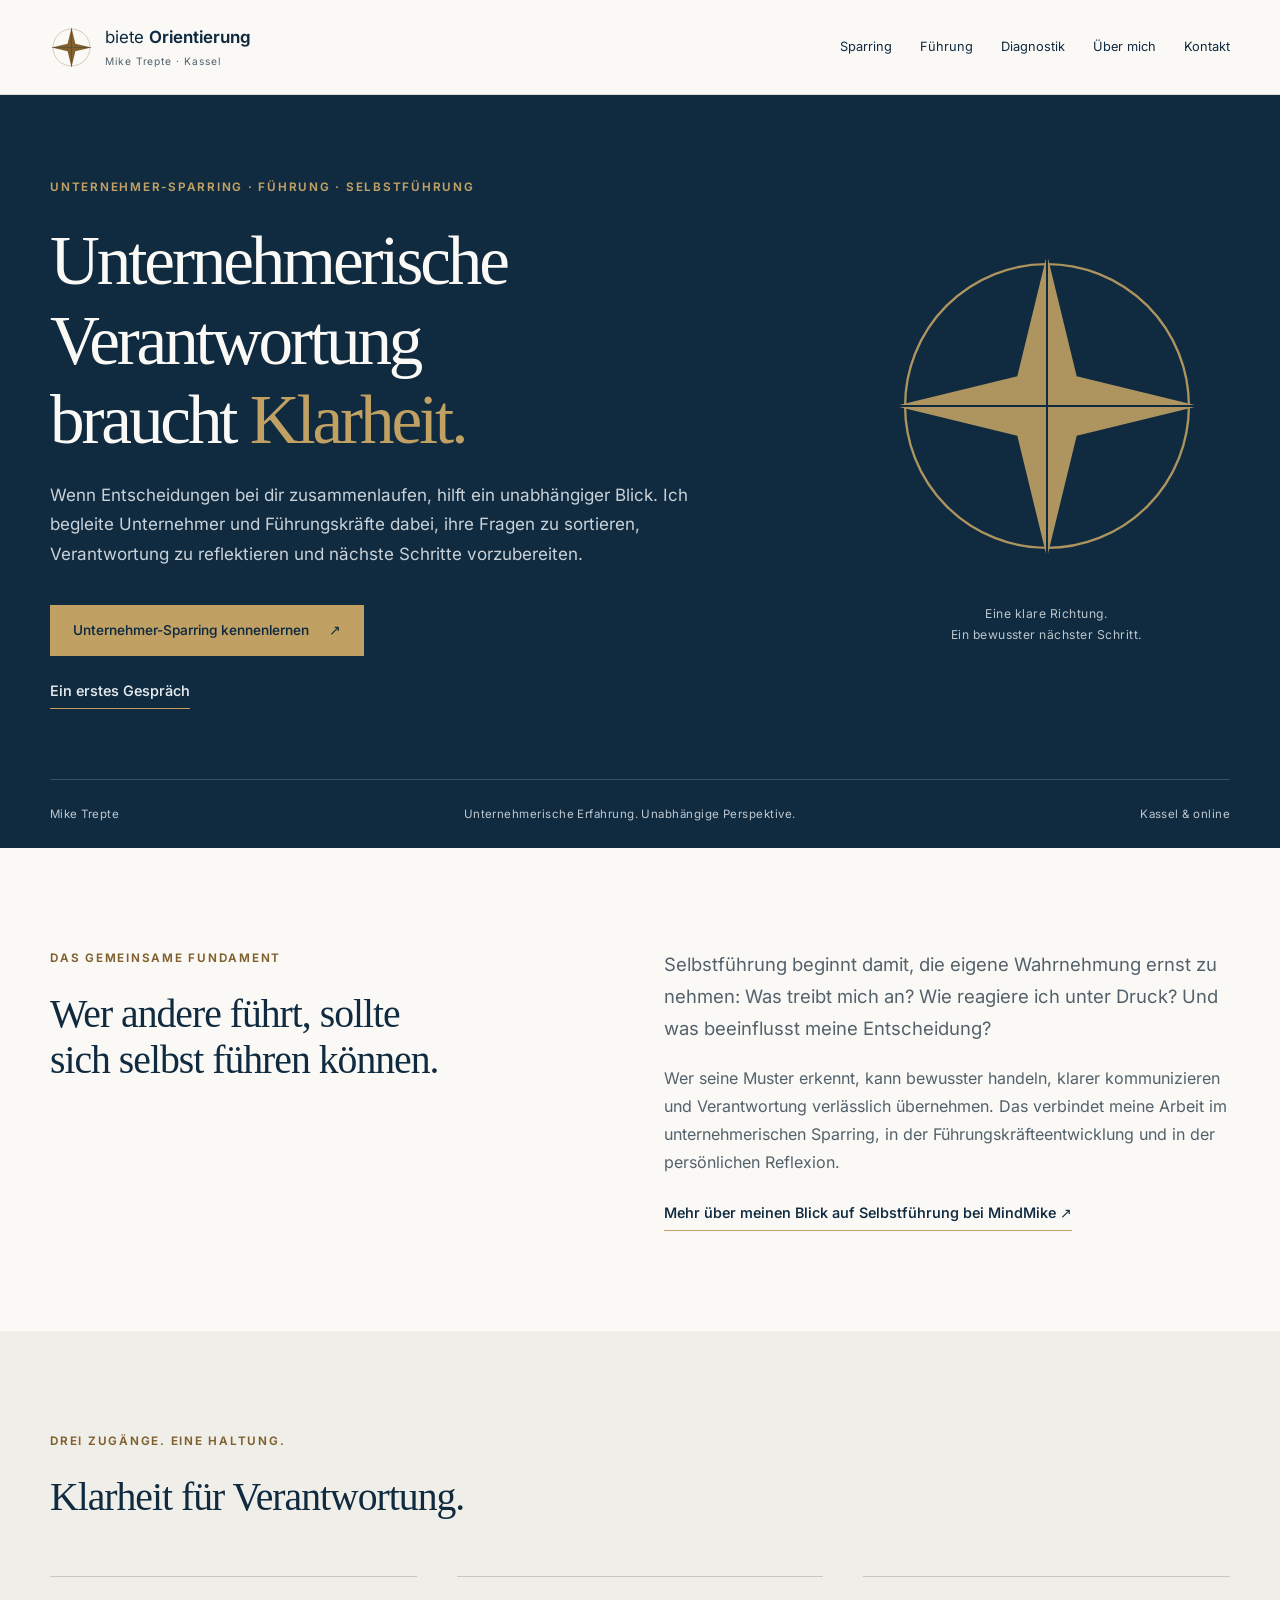
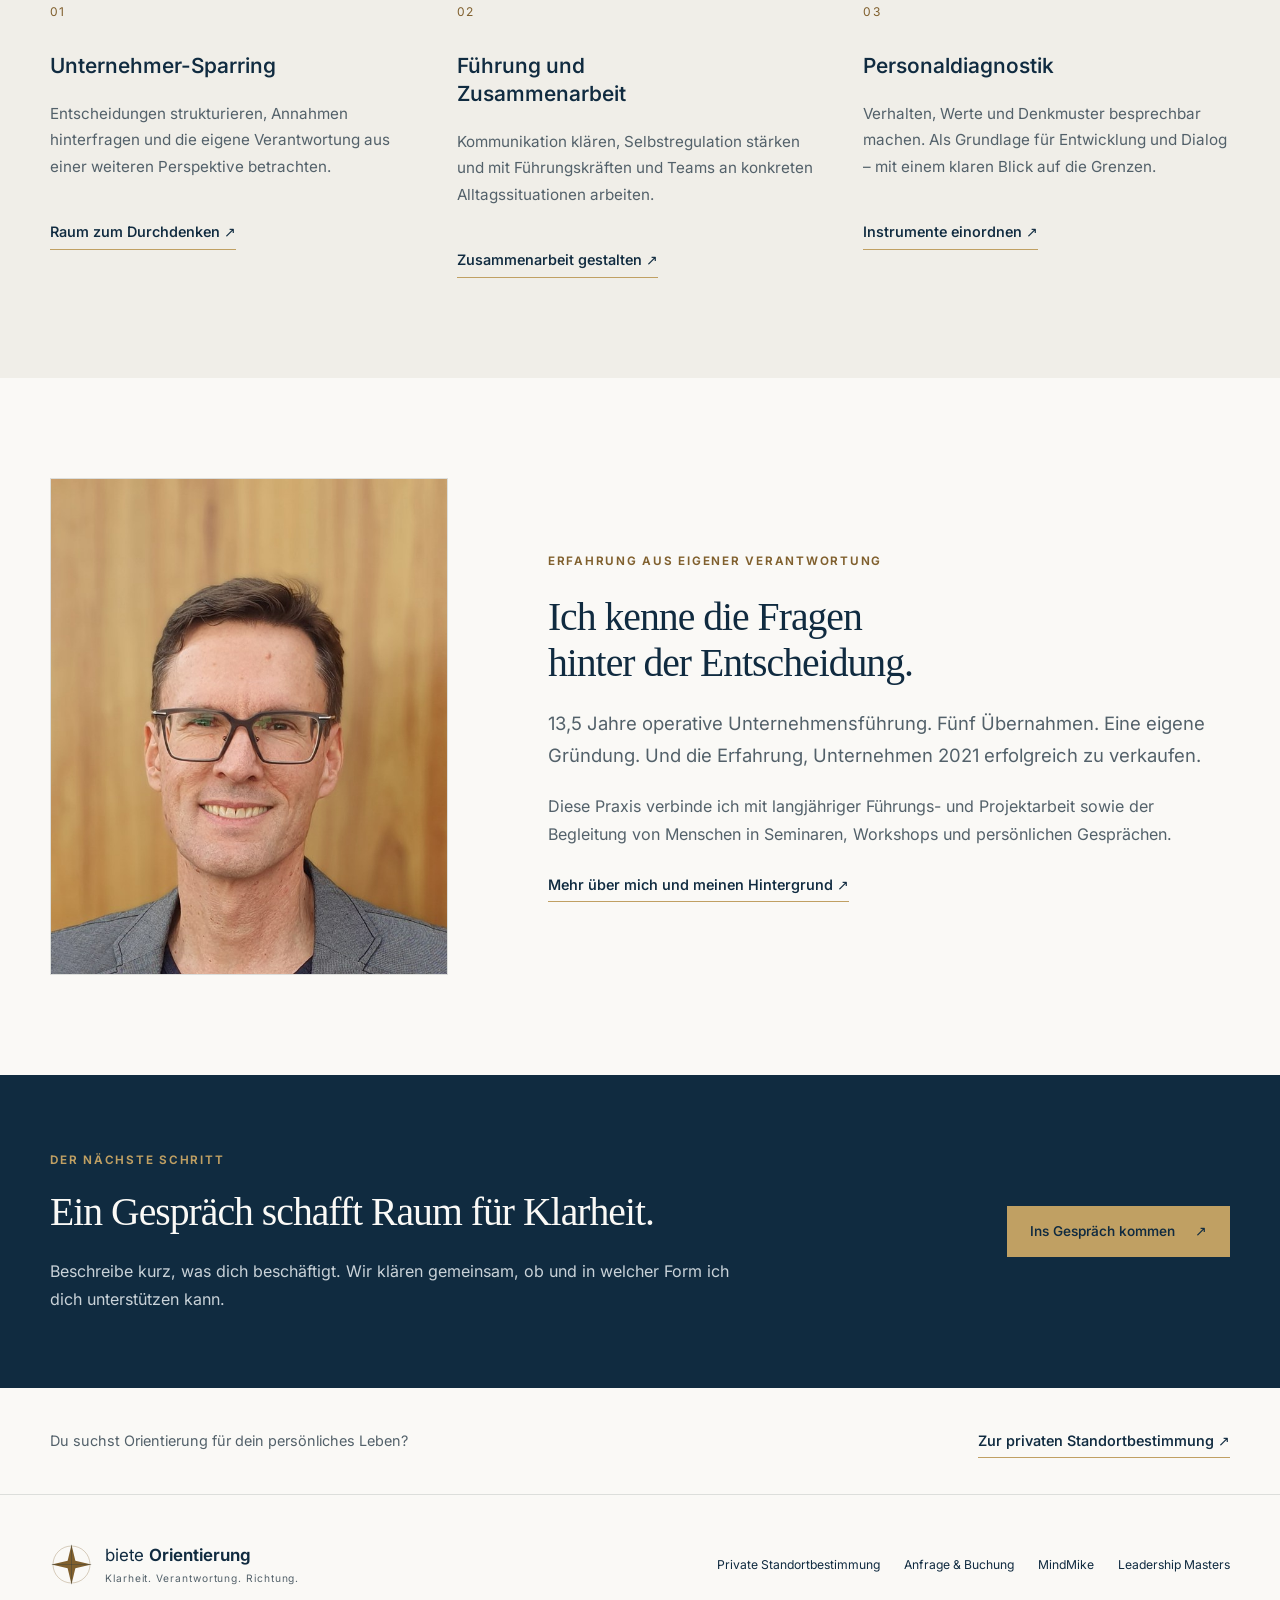
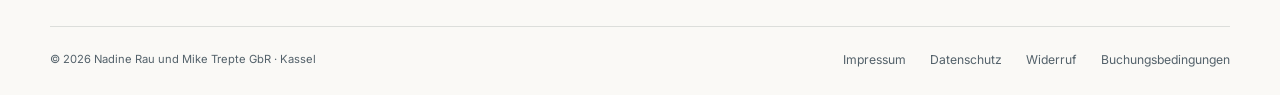
==== commit cfb784da: "Anfrage und Direktbuchung ergänzen; Datenschutz für Beratung aktualisieren" ====
--- a/index.html
+++ b/index.html
@@ -3,4 +3,4 @@
 <section class="section"><div class="wrap split"><div><p class="eyebrow">Das gemeinsame Fundament</p><h2>Wer andere führt, sollte sich selbst führen können.</h2></div><div><p class="intro">Selbstführung beginnt damit, die eigene Wahrnehmung ernst zu nehmen: Was treibt mich an? Wie reagiere ich unter Druck? Und was beeinflusst meine Entscheidung?</p><p>Wer seine Muster erkennt, kann bewusster handeln, klarer kommunizieren und Verantwortung verlässlich übernehmen. Das verbindet meine Arbeit im unternehmerischen Sparring, in der Führungskräfteentwicklung und in der persönlichen Reflexion.</p><a class="text-link" href="https://mindmike.de/kopf-herz-hand.html">Mehr über meinen Blick auf Selbstführung bei MindMike ↗</a></div></div></section>
 <section class="section tinted"><div class="wrap"><p class="eyebrow">Drei Zugänge. Eine Haltung.</p><h2>Klarheit für Verantwortung.</h2><div class="services"><article><span class="number">01</span><h3>Unternehmer-Sparring</h3><p>Entscheidungen strukturieren, Annahmen hinterfragen und die eigene Verantwortung aus einer weiteren Perspektive betrachten.</p><a class="text-link" href="unternehmer-sparring.html">Raum zum Durchdenken ↗</a></article><article><span class="number">02</span><h3>Führung und Zusammenarbeit</h3><p>Kommunikation klären, Selbstregulation stärken und mit Führungskräften und Teams an konkreten Alltagssituationen arbeiten.</p><a class="text-link" href="fuehrung-zusammenarbeit.html">Zusammenarbeit gestalten ↗</a></article><article><span class="number">03</span><h3>Personaldiagnostik</h3><p>Verhalten, Werte und Denkmuster besprechbar machen. Als Grundlage für Entwicklung und Dialog – mit einem klaren Blick auf die Grenzen.</p><a class="text-link" href="personaldiagnostik.html">Instrumente einordnen ↗</a></article></div></div></section>
 <section class="section" id="mike"><div class="wrap about-preview"><img src="mike.jpg" width="600" height="600" alt="Mike Trepte" loading="lazy"><div><p class="eyebrow">Erfahrung aus eigener Verantwortung</p><h2>Ich kenne die Fragen hinter der Entscheidung.</h2><p class="intro">13,5 Jahre operative Unternehmensführung. Fünf Übernahmen. Eine eigene Gründung. Und die Erfahrung, Unternehmen 2021 erfolgreich zu verkaufen.</p><p>Diese Praxis verbinde ich mit langjähriger Führungs- und Projektarbeit sowie der Begleitung von Menschen in Seminaren, Workshops und persönlichen Gesprächen.</p><a class="text-link" href="ueber-mich.html">Mehr über mich und meinen Hintergrund ↗</a></div></div></section><section class="cta"><div class="wrap split"><div><p class="eyebrow">Der nächste Schritt</p><h2>Ein Gespräch schafft Raum für Klarheit.</h2><p>Beschreibe kurz, was dich beschäftigt. Wir klären gemeinsam, ob und in welcher Form ich dich unterstützen kann.</p></div><a class="button light" href="kontakt.html">Ins Gespräch kommen <span aria-hidden="true">↗</span></a></div></section>
-<aside class="private-note wrap"><p>Du suchst Orientierung für dein persönliches Leben?</p><a class="text-link" href="standortbestimmung.html">Zur privaten Standortbestimmung ↗</a></aside></main><footer class="site-footer"><div class="wrap footer-top"><a class="brand" href="index.html"><svg viewBox="0 0 100 100" fill="none" aria-hidden="true"><circle cx="50" cy="50" r="43" stroke="currentColor" stroke-width=".7"/><path d="M50 4 59 41 96 50 59 59 50 96 41 59 4 50 41 41Z" fill="currentColor"/><path d="M50 4V96M4 50H96" stroke="var(--navy)" stroke-width=".6"/></svg><span>biete <strong>Orientierung</strong><small>Klarheit. Verantwortung. Richtung.</small></span></a><div><a href="standortbestimmung.html">Private Standortbestimmung</a><a href="https://mindmike.de/">MindMike</a><a href="https://leadership-masters.info/">Leadership Masters</a></div></div><div class="wrap footer-bottom"><small>© 2026 Nadine Rau und Mike Trepte GbR · Kassel</small><div><a href="impressum.html">Impressum</a><a href="datenschutz.html">Datenschutz</a><a href="widerruf.html">Widerruf</a><a href="buchungsbedingungen.html">Buchungsbedingungen</a></div></div></footer></body></html>+<aside class="private-note wrap"><p>Du suchst Orientierung für dein persönliches Leben?</p><a class="text-link" href="standortbestimmung.html">Zur privaten Standortbestimmung ↗</a></aside></main><footer class="site-footer"><div class="wrap footer-top"><a class="brand" href="index.html"><svg viewBox="0 0 100 100" fill="none" aria-hidden="true"><circle cx="50" cy="50" r="43" stroke="currentColor" stroke-width=".7"/><path d="M50 4 59 41 96 50 59 59 50 96 41 59 4 50 41 41Z" fill="currentColor"/><path d="M50 4V96M4 50H96" stroke="var(--navy)" stroke-width=".6"/></svg><span>biete <strong>Orientierung</strong><small>Klarheit. Verantwortung. Richtung.</small></span></a><div><a href="standortbestimmung.html">Private Standortbestimmung</a><a href="buchung.html">Anfrage &amp; Buchung</a><a href="https://mindmike.de/">MindMike</a><a href="https://leadership-masters.info/">Leadership Masters</a></div></div><div class="wrap footer-bottom"><small>© 2026 Nadine Rau und Mike Trepte GbR · Kassel</small><div><a href="impressum.html">Impressum</a><a href="datenschutz.html">Datenschutz</a><a href="widerruf.html">Widerruf</a><a href="buchungsbedingungen.html">Buchungsbedingungen</a></div></div></footer></body></html>
--- a/orientation.css
+++ b/orientation.css
@@ -1,8 +1,11 @@
-@font-face{font-family:Inter;src:url('assets/fonts/inter-var-latin.woff2') format('woff2');font-weight:100 900;font-display:swap}
-:root{--navy:#102b40;--gold:#c0a063;--gold-ink:#80602e;--paper:#faf9f6;--tint:#f0eee8;--muted:#53616a;--line:#dcdedb;--serif:Georgia,'Times New Roman',serif}
-*{box-sizing:border-box}html{scroll-behavior:smooth;scroll-padding-top:110px}body{margin:0;background:var(--paper);color:var(--navy);font-family:Inter,Arial,sans-serif;font-size:16px;line-height:1.75}a{color:inherit;text-underline-offset:4px}a:hover{text-decoration-thickness:2px}img{display:block;max-width:100%;height:auto}button,input,textarea{font:inherit}button,a,input,textarea,summary{-webkit-tap-highlight-color:transparent}button{cursor:pointer}:focus-visible{outline:3px solid var(--gold-ink);outline-offset:5px}p{margin:0 0 1.25rem;color:var(--muted)}h1,h2,h3{color:var(--navy);font-weight:400;margin:0 0 1.3rem;line-height:1.15;text-wrap:balance}h1,h2{font-family:var(--serif)}h1{font-size:clamp(2.7rem,5.4vw,4.8rem);letter-spacing:-.045em}h2{font-size:clamp(2rem,3.1vw,3rem);letter-spacing:-.025em}h3{font-size:1.3rem;font-weight:550;line-height:1.35}em{font-style:normal;color:var(--gold-ink)}.wrap{width:min(1180px,calc(100% - 96px));margin-inline:auto}.narrow{width:min(760px,calc(100% - 96px));margin-inline:auto}.max-copy{max-width:780px}.section{padding:100px 0}.tinted{background:var(--tint)}.eyebrow{font-size:.73rem;letter-spacing:.15em;text-transform:uppercase;color:var(--gold-ink);font-weight:650;margin:0 0 1.5rem}.intro{font-size:1.15rem;line-height:1.75}.small{font-size:.84rem;line-height:1.7}.button{display:inline-flex;gap:20px;justify-content:space-between;align-items:center;padding:14px 22px;background:var(--navy);color:white;border:1px solid var(--navy);text-decoration:none;font-size:.85rem;font-weight:550;line-height:1.6;transition:background .15s}.button:hover{background:#21465c}.button.secondary{background:transparent;color:var(--navy)}.button.secondary:hover{background:var(--tint)}.button.light{background:var(--gold);border-color:var(--gold);color:var(--navy)}.button.light:hover{background:#d8bc83}.text-link{display:inline-block;font-size:.9rem;font-weight:550;text-decoration:none;border-bottom:1px solid var(--gold);padding:4px 0}.text-link:hover{border-color:var(--navy)}.skip{position:fixed;top:-100px;left:20px;background:white;padding:10px;z-index:100}.skip:focus{top:10px}.site-header{position:sticky;top:0;z-index:10;background:rgba(250,249,246,.98);border-bottom:1px solid var(--line)}.header-inner{min-height:94px;display:flex;align-items:center;justify-content:space-between;gap:30px}.brand{display:flex;gap:12px;align-items:center;text-decoration:none;line-height:1.4;font-size:1.05rem;white-space:nowrap}.brand svg{width:43px;height:43px;color:var(--gold-ink);flex-shrink:0}.brand strong{font-weight:650}.brand small{display:block;font-size:.64rem;letter-spacing:.09em;color:var(--muted);margin-top:4px}.site-header nav{display:flex;gap:28px;align-items:center}.site-header nav a{text-decoration:none;font-size:.8rem;padding:10px 0;position:relative}.site-header nav a:hover,.site-header nav a[aria-current]{color:var(--gold-ink)}.site-header nav a[aria-current]:after{content:'';position:absolute;height:1px;background:var(--gold);bottom:4px;left:0;right:0}.menu-toggle{background:none;border:1px solid var(--line);padding:8px 14px;font-size:.83rem}.home-hero{background:var(--navy);color:white;padding:82px 0 0;overflow:hidden}.home-hero h1{color:var(--paper);max-width:790px}.home-hero h1 em{color:var(--gold)}.home-hero .intro{color:#c9d2d8;max-width:660px;font-size:1.06rem}.home-hero .eyebrow{color:var(--gold)}.hero-grid{display:grid;grid-template-columns:1.6fr .8fr;gap:80px;align-items:center}.home-hero .button{background:var(--gold);border-color:var(--gold);color:var(--navy);margin-top:15px}.home-hero .button:hover{background:#d8bc83}.hero-link{color:#e4e9ec;display:table;margin-top:18px}.northstar{text-align:center;position:relative;align-self:center}.northstar svg{width:100%;max-width:330px;color:var(--gold);opacity:.9}.northstar span{display:block;font-size:.76rem;letter-spacing:.04em;color:#bac5cb;margin-top:24px}.hero-note{display:flex;justify-content:space-between;gap:30px;border-top:1px solid #395064;margin-top:70px;padding:24px 0;font-size:.72rem;letter-spacing:.04em;color:#bdc8d0}.page-hero{padding:80px 0 70px;border-bottom:1px solid var(--line)}.page-hero h1{max-width:950px;font-size:clamp(2.6rem,5vw,4.2rem)}.page-hero .intro{max-width:780px;margin-bottom:0}.page-hero .intro:empty{display:none}.split{display:grid;grid-template-columns:1fr 1.1fr;gap:100px}.services{display:grid;grid-template-columns:repeat(3,1fr);gap:40px;margin-top:55px}.services article,.self-steps li{border-top:1px solid #c7c8c2;padding-top:24px}.number{display:block;font-size:.75rem;color:var(--gold-ink);letter-spacing:.1em;margin-bottom:30px}.services h3{max-width:300px}.services p{font-size:.95rem}.services .text-link{margin-top:15px}.about-preview{display:grid;grid-template-columns:.7fr 1.2fr;gap:100px;align-items:center}.about-preview img{width:100%;max-width:400px;aspect-ratio:4/5;object-fit:cover;object-position:center;border:1px solid var(--line)}.cta{background:var(--navy);padding:75px 0}.cta .split{align-items:center;grid-template-columns:1fr auto;gap:60px}.cta h2{color:var(--paper);max-width:780px}.cta .eyebrow{color:var(--gold)}.cta p{color:#c9d2d8;max-width:690px;margin-bottom:0}.cta .eyebrow{margin-bottom:20px}.private-note{display:flex;justify-content:space-between;align-items:center;gap:25px;padding-block:36px}.private-note p{font-size:.9rem;margin:0}.site-footer{border-top:1px solid var(--line);padding:48px 0 25px}.footer-top,.footer-bottom{display:flex;justify-content:space-between;gap:30px;align-items:center}.footer-top>div,.footer-bottom>div{display:flex;flex-wrap:wrap;gap:24px}.footer-top a:not(.brand),.footer-bottom a{font-size:.76rem;text-decoration:none}.footer-top a:hover,.footer-bottom a:hover{text-decoration:underline}.footer-bottom{border-top:1px solid var(--line);margin-top:40px;padding-top:22px;color:var(--muted)}.footer-bottom small{font-size:.7rem}.steps{list-style:none;counter-reset:steps;padding:0;margin:0}.steps li{counter-increment:steps;border-top:1px solid var(--line);padding-top:22px;margin-bottom:30px}.steps h3:before{content:'0' counter(steps) ' · ';font-size:.75rem;color:var(--gold-ink)}.steps p{margin-bottom:0}.tool-list{margin-top:45px}.tool-list article{display:grid;grid-template-columns:120px 1fr;gap:30px;padding:35px 0;border-top:1px solid var(--line)}.tool-list article>span{font-size:.8rem;color:var(--gold-ink)}.tool-list p{max-width:760px;margin-bottom:0}.contact-grid{display:grid;grid-template-columns:.65fr 1.15fr;gap:100px}.form-grid{display:grid;grid-template-columns:1fr 1fr;gap:22px}.form-grid .full{grid-column:1/-1}label{display:block;font-size:.84rem;font-weight:500;margin-bottom:7px}label>span{font-weight:400}input:not([type=checkbox]),textarea{width:100%;background:#fff;border:1px solid #aab3b8;color:var(--navy);padding:11px 12px;border-radius:0;min-width:0}textarea{resize:vertical}.check{display:flex;align-items:flex-start;gap:12px;font-weight:400;line-height:1.65}.check input{width:18px;height:18px;margin:3px 0 0;accent-color:var(--navy);flex-shrink:0}.honeypot{display:none}.form-message{font-size:.9rem;margin-top:18px}.form-message.error{color:#9c302c}.form-message.success{color:#285d40}button:disabled{opacity:.55;cursor:wait}.form-grid+.button{margin-top:20px}.self-steps{list-style:none;padding:0}.map-image{border:1px solid var(--line)}.price-card{padding:35px;border:1px solid #b5b5ad;background:var(--paper)}.price-card h3{font-family:var(--serif);font-size:1.8rem;font-weight:400}.price{font-family:var(--serif);font-size:2.8rem;color:var(--navy);line-height:1.3}.price small{display:block;font-family:Inter,Arial,sans-serif;font-size:.8rem;color:var(--muted)}.price-card ul{padding-left:20px;margin:24px 0;font-size:.95rem;color:var(--muted)}.price-card .small{margin:20px 0 0}details{border-top:1px solid var(--line);padding:20px 0}summary{font-size:1rem;font-weight:550;cursor:pointer}details p{margin:18px 0 0}.legal .narrow{max-width:820px;width:min(820px,calc(100% - 96px))}.legal section{margin:42px 0}.legal h2{font-family:Inter,Arial,sans-serif;font-size:1.5rem;letter-spacing:0}.legal h3{font-size:1.15rem}.legal .notice,.legal .toc,.legal .card,.legal .address{padding:22px;background:var(--tint);margin:20px 0}.legal .notice p{margin:10px 0 0}.legal .toc a{display:inline-block;margin:8px 15px 0 0;font-size:.85rem}.legal .muted,.legal .small{color:var(--muted)}.legal ul{padding-left:22px;color:var(--muted)}[hidden]{display:none!important}
-@media(min-width:901px){.site-header nav[hidden]{display:flex!important}.menu-toggle{display:none}}
-@media(max-width:1050px){.site-header nav{gap:18px}.hero-grid{gap:35px}.split,.about-preview,.contact-grid{gap:55px}.brand{font-size:.96rem}.wrap{width:calc(100% - 64px)}}
-@media(max-width:900px){.header-inner{min-height:80px;flex-wrap:wrap;gap:0;padding-block:16px}.menu-toggle:not([hidden]){display:block}.site-header nav{width:100%;flex-wrap:wrap;gap:10px 24px;padding-top:16px}.js .site-header nav{flex-direction:column;align-items:stretch;gap:0}.js .site-header nav a{padding:10px}.section{padding:70px 0}.hero-grid{grid-template-columns:1fr .45fr;gap:25px}.northstar span{font-size:.66rem}.hero-note{margin-top:55px}.services{gap:25px}.split,.about-preview,.contact-grid{gap:40px}.footer-top{align-items:flex-start}.footer-top>div{flex-direction:column;gap:12px}.cta .split{gap:35px}.page-hero{padding:65px 0}.narrow{width:calc(100% - 64px)}}
-@media(max-width:650px){body{font-size:15px}.wrap,.narrow,.legal .narrow{width:calc(100% - 40px)}.brand svg{width:34px;height:34px}.brand{font-size:.95rem}.home-hero{padding-top:48px}.hero-grid{grid-template-columns:1fr}.home-hero h1{font-size:2.9rem;max-width:500px}.home-hero .intro{font-size:1rem}.northstar{display:none}.hero-note{flex-wrap:wrap;gap:8px 20px;margin-top:45px;padding-block:22px}.hero-note span:nth-child(2){order:3;width:100%}.hero-note span:last-child{margin-left:auto}.section{padding:55px 0}.split,.about-preview,.contact-grid,.services,.cta .split{grid-template-columns:1fr;gap:28px}.services{margin-top:35px;gap:30px}.services h3{max-width:none}.number{margin-bottom:20px}.about-preview img{max-width:250px;aspect-ratio:1;object-fit:cover}.cta{padding:55px 0}.cta .button{justify-self:start}.private-note{display:block;padding-block:28px}.private-note .text-link{margin-top:10px}.footer-top,.footer-bottom{display:block}.footer-top>div{margin-top:25px;gap:10px}.footer-bottom>div{margin-top:15px;gap:20px}.site-footer{padding-top:35px}.page-hero{padding:50px 0 42px}.page-hero h1{font-size:2.65rem}.intro{font-size:1.04rem}.tool-list article{grid-template-columns:35px 1fr;gap:10px;padding:25px 0}.form-grid{grid-template-columns:1fr;gap:18px}.price-card{padding:25px}.button{font-size:.82rem;max-width:100%}.legal h2{font-size:1.3rem;overflow-wrap:anywhere}}
-@media(prefers-reduced-motion:reduce){html{scroll-behavior:auto}.button{transition:none}}
+@font-face{font-family:Inter;src:url('assets/fonts/inter-var-latin.woff2') format('woff2');font-weight:100 900;font-display:swap}
+:root{--navy:#102b40;--gold:#c0a063;--gold-ink:#80602e;--paper:#faf9f6;--tint:#f0eee8;--muted:#53616a;--line:#dcdedb;--serif:Georgia,'Times New Roman',serif}
+*{box-sizing:border-box}html{scroll-behavior:smooth;scroll-padding-top:110px}body{margin:0;background:var(--paper);color:var(--navy);font-family:Inter,Arial,sans-serif;font-size:16px;line-height:1.75}a{color:inherit;text-underline-offset:4px}a:hover{text-decoration-thickness:2px}img{display:block;max-width:100%;height:auto}button,input,textarea{font:inherit}button,a,input,textarea,summary{-webkit-tap-highlight-color:transparent}button{cursor:pointer}:focus-visible{outline:3px solid var(--gold-ink);outline-offset:5px}p{margin:0 0 1.25rem;color:var(--muted)}h1,h2,h3{color:var(--navy);font-weight:400;margin:0 0 1.3rem;line-height:1.15;text-wrap:balance}h1,h2{font-family:var(--serif)}h1{font-size:clamp(2.7rem,5.4vw,4.8rem);letter-spacing:-.045em}h2{font-size:clamp(2rem,3.1vw,3rem);letter-spacing:-.025em}h3{font-size:1.3rem;font-weight:550;line-height:1.35}em{font-style:normal;color:var(--gold-ink)}.wrap{width:min(1180px,calc(100% - 96px));margin-inline:auto}.narrow{width:min(760px,calc(100% - 96px));margin-inline:auto}.max-copy{max-width:780px}.section{padding:100px 0}.tinted{background:var(--tint)}.eyebrow{font-size:.73rem;letter-spacing:.15em;text-transform:uppercase;color:var(--gold-ink);font-weight:650;margin:0 0 1.5rem}.intro{font-size:1.15rem;line-height:1.75}.small{font-size:.84rem;line-height:1.7}.button{display:inline-flex;gap:20px;justify-content:space-between;align-items:center;padding:14px 22px;background:var(--navy);color:white;border:1px solid var(--navy);text-decoration:none;font-size:.85rem;font-weight:550;line-height:1.6;transition:background .15s}.button:hover{background:#21465c}.button.secondary{background:transparent;color:var(--navy)}.button.secondary:hover{background:var(--tint)}.button.light{background:var(--gold);border-color:var(--gold);color:var(--navy)}.button.light:hover{background:#d8bc83}.text-link{display:inline-block;font-size:.9rem;font-weight:550;text-decoration:none;border-bottom:1px solid var(--gold);padding:4px 0}.text-link:hover{border-color:var(--navy)}.skip{position:fixed;top:-100px;left:20px;background:white;padding:10px;z-index:100}.skip:focus{top:10px}.site-header{position:sticky;top:0;z-index:10;background:rgba(250,249,246,.98);border-bottom:1px solid var(--line)}.header-inner{min-height:94px;display:flex;align-items:center;justify-content:space-between;gap:30px}.brand{display:flex;gap:12px;align-items:center;text-decoration:none;line-height:1.4;font-size:1.05rem;white-space:nowrap}.brand svg{width:43px;height:43px;color:var(--gold-ink);flex-shrink:0}.brand strong{font-weight:650}.brand small{display:block;font-size:.64rem;letter-spacing:.09em;color:var(--muted);margin-top:4px}.site-header nav{display:flex;gap:28px;align-items:center}.site-header nav a{text-decoration:none;font-size:.8rem;padding:10px 0;position:relative}.site-header nav a:hover,.site-header nav a[aria-current]{color:var(--gold-ink)}.site-header nav a[aria-current]:after{content:'';position:absolute;height:1px;background:var(--gold);bottom:4px;left:0;right:0}.menu-toggle{background:none;border:1px solid var(--line);padding:8px 14px;font-size:.83rem}.home-hero{background:var(--navy);color:white;padding:82px 0 0;overflow:hidden}.home-hero h1{color:var(--paper);max-width:790px}.home-hero h1 em{color:var(--gold)}.home-hero .intro{color:#c9d2d8;max-width:660px;font-size:1.06rem}.home-hero .eyebrow{color:var(--gold)}.hero-grid{display:grid;grid-template-columns:1.6fr .8fr;gap:80px;align-items:center}.home-hero .button{background:var(--gold);border-color:var(--gold);color:var(--navy);margin-top:15px}.home-hero .button:hover{background:#d8bc83}.hero-link{color:#e4e9ec;display:table;margin-top:18px}.northstar{text-align:center;position:relative;align-self:center}.northstar svg{width:100%;max-width:330px;color:var(--gold);opacity:.9}.northstar span{display:block;font-size:.76rem;letter-spacing:.04em;color:#bac5cb;margin-top:24px}.hero-note{display:flex;justify-content:space-between;gap:30px;border-top:1px solid #395064;margin-top:70px;padding:24px 0;font-size:.72rem;letter-spacing:.04em;color:#bdc8d0}.page-hero{padding:80px 0 70px;border-bottom:1px solid var(--line)}.page-hero h1{max-width:950px;font-size:clamp(2.6rem,5vw,4.2rem)}.page-hero .intro{max-width:780px;margin-bottom:0}.page-hero .intro:empty{display:none}.split{display:grid;grid-template-columns:1fr 1.1fr;gap:100px}.services{display:grid;grid-template-columns:repeat(3,1fr);gap:40px;margin-top:55px}.services article,.self-steps li{border-top:1px solid #c7c8c2;padding-top:24px}.number{display:block;font-size:.75rem;color:var(--gold-ink);letter-spacing:.1em;margin-bottom:30px}.services h3{max-width:300px}.services p{font-size:.95rem}.services .text-link{margin-top:15px}.about-preview{display:grid;grid-template-columns:.7fr 1.2fr;gap:100px;align-items:center}.about-preview img{width:100%;max-width:400px;aspect-ratio:4/5;object-fit:cover;object-position:center;border:1px solid var(--line)}.cta{background:var(--navy);padding:75px 0}.cta .split{align-items:center;grid-template-columns:1fr auto;gap:60px}.cta h2{color:var(--paper);max-width:780px}.cta .eyebrow{color:var(--gold)}.cta p{color:#c9d2d8;max-width:690px;margin-bottom:0}.cta .eyebrow{margin-bottom:20px}.private-note{display:flex;justify-content:space-between;align-items:center;gap:25px;padding-block:36px}.private-note p{font-size:.9rem;margin:0}.site-footer{border-top:1px solid var(--line);padding:48px 0 25px}.footer-top,.footer-bottom{display:flex;justify-content:space-between;gap:30px;align-items:center}.footer-top>div,.footer-bottom>div{display:flex;flex-wrap:wrap;gap:24px}.footer-top a:not(.brand),.footer-bottom a{font-size:.76rem;text-decoration:none}.footer-top a:hover,.footer-bottom a:hover{text-decoration:underline}.footer-bottom{border-top:1px solid var(--line);margin-top:40px;padding-top:22px;color:var(--muted)}.footer-bottom small{font-size:.7rem}.steps{list-style:none;counter-reset:steps;padding:0;margin:0}.steps li{counter-increment:steps;border-top:1px solid var(--line);padding-top:22px;margin-bottom:30px}.steps h3:before{content:'0' counter(steps) ' · ';font-size:.75rem;color:var(--gold-ink)}.steps p{margin-bottom:0}.tool-list{margin-top:45px}.tool-list article{display:grid;grid-template-columns:120px 1fr;gap:30px;padding:35px 0;border-top:1px solid var(--line)}.tool-list article>span{font-size:.8rem;color:var(--gold-ink)}.tool-list p{max-width:760px;margin-bottom:0}.contact-grid{display:grid;grid-template-columns:.65fr 1.15fr;gap:100px}.form-grid{display:grid;grid-template-columns:1fr 1fr;gap:22px}.form-grid .full{grid-column:1/-1}label{display:block;font-size:.84rem;font-weight:500;margin-bottom:7px}label>span{font-weight:400}input:not([type=checkbox]),textarea{width:100%;background:#fff;border:1px solid #aab3b8;color:var(--navy);padding:11px 12px;border-radius:0;min-width:0}textarea{resize:vertical}.check{display:flex;align-items:flex-start;gap:12px;font-weight:400;line-height:1.65}.check input{width:18px;height:18px;margin:3px 0 0;accent-color:var(--navy);flex-shrink:0}.honeypot{display:none}.form-message{font-size:.9rem;margin-top:18px}.form-message.error{color:#9c302c}.form-message.success{color:#285d40}button:disabled{opacity:.55;cursor:wait}.form-grid+.button{margin-top:20px}.self-steps{list-style:none;padding:0}.map-image{border:1px solid var(--line)}.price-card{padding:35px;border:1px solid #b5b5ad;background:var(--paper)}.price-card h3{font-family:var(--serif);font-size:1.8rem;font-weight:400}.price{font-family:var(--serif);font-size:2.8rem;color:var(--navy);line-height:1.3}.price small{display:block;font-family:Inter,Arial,sans-serif;font-size:.8rem;color:var(--muted)}.price-card ul{padding-left:20px;margin:24px 0;font-size:.95rem;color:var(--muted)}.price-card .small{margin:20px 0 0}details{border-top:1px solid var(--line);padding:20px 0}summary{font-size:1rem;font-weight:550;cursor:pointer}details p{margin:18px 0 0}.legal .narrow{max-width:820px;width:min(820px,calc(100% - 96px))}.legal section{margin:42px 0}.legal h2{font-family:Inter,Arial,sans-serif;font-size:1.5rem;letter-spacing:0}.legal h3{font-size:1.15rem}.legal .notice,.legal .toc,.legal .card,.legal .address{padding:22px;background:var(--tint);margin:20px 0}.legal .notice p{margin:10px 0 0}.legal .toc a{display:inline-block;margin:8px 15px 0 0;font-size:.85rem}.legal .muted,.legal .small{color:var(--muted)}.legal ul{padding-left:22px;color:var(--muted)}[hidden]{display:none!important}
+@media(min-width:901px){.site-header nav[hidden]{display:flex!important}.menu-toggle{display:none}}
+@media(max-width:1050px){.site-header nav{gap:18px}.hero-grid{gap:35px}.split,.about-preview,.contact-grid{gap:55px}.brand{font-size:.96rem}.wrap{width:calc(100% - 64px)}}
+@media(max-width:900px){.header-inner{min-height:80px;flex-wrap:wrap;gap:0;padding-block:16px}.menu-toggle:not([hidden]){display:block}.site-header nav{width:100%;flex-wrap:wrap;gap:10px 24px;padding-top:16px}.js .site-header nav{flex-direction:column;align-items:stretch;gap:0}.js .site-header nav a{padding:10px}.section{padding:70px 0}.hero-grid{grid-template-columns:1fr .45fr;gap:25px}.northstar span{font-size:.66rem}.hero-note{margin-top:55px}.services{gap:25px}.split,.about-preview,.contact-grid{gap:40px}.footer-top{align-items:flex-start}.footer-top>div{flex-direction:column;gap:12px}.cta .split{gap:35px}.page-hero{padding:65px 0}.narrow{width:calc(100% - 64px)}}
+@media(max-width:650px){body{font-size:15px}.wrap,.narrow,.legal .narrow{width:calc(100% - 40px)}.brand svg{width:34px;height:34px}.brand{font-size:.95rem}.home-hero{padding-top:48px}.hero-grid{grid-template-columns:1fr}.home-hero h1{font-size:2.9rem;max-width:500px}.home-hero .intro{font-size:1rem}.northstar{display:none}.hero-note{flex-wrap:wrap;gap:8px 20px;margin-top:45px;padding-block:22px}.hero-note span:nth-child(2){order:3;width:100%}.hero-note span:last-child{margin-left:auto}.section{padding:55px 0}.split,.about-preview,.contact-grid,.services,.cta .split{grid-template-columns:1fr;gap:28px}.services{margin-top:35px;gap:30px}.services h3{max-width:none}.number{margin-bottom:20px}.about-preview img{max-width:250px;aspect-ratio:1;object-fit:cover}.cta{padding:55px 0}.cta .button{justify-self:start}.private-note{display:block;padding-block:28px}.private-note .text-link{margin-top:10px}.footer-top,.footer-bottom{display:block}.footer-top>div{margin-top:25px;gap:10px}.footer-bottom>div{margin-top:15px;gap:20px}.site-footer{padding-top:35px}.page-hero{padding:50px 0 42px}.page-hero h1{font-size:2.65rem}.intro{font-size:1.04rem}.tool-list article{grid-template-columns:35px 1fr;gap:10px;padding:25px 0}.form-grid{grid-template-columns:1fr;gap:18px}.price-card{padding:25px}.button{font-size:.82rem;max-width:100%}.legal h2{font-size:1.3rem;overflow-wrap:anywhere}}
+@media(prefers-reduced-motion:reduce){html{scroll-behavior:auto}.button{transition:none}}
+
+/* Inquiry and booking: same site typography and accessible responsive layout. */
+.booking-options{display:grid;grid-template-columns:repeat(2,minmax(0,1fr));gap:40px;align-items:start}.booking-options .price-card{min-width:0;overflow-wrap:anywhere}.booking-options h2{font-size:clamp(1.8rem,3vw,2.6rem)}.booking-options .button{gap:12px;overflow-wrap:anywhere}.legal p,.legal a{overflow-wrap:anywhere}@media(max-width:768px){.booking-options{grid-template-columns:1fr;gap:28px}}
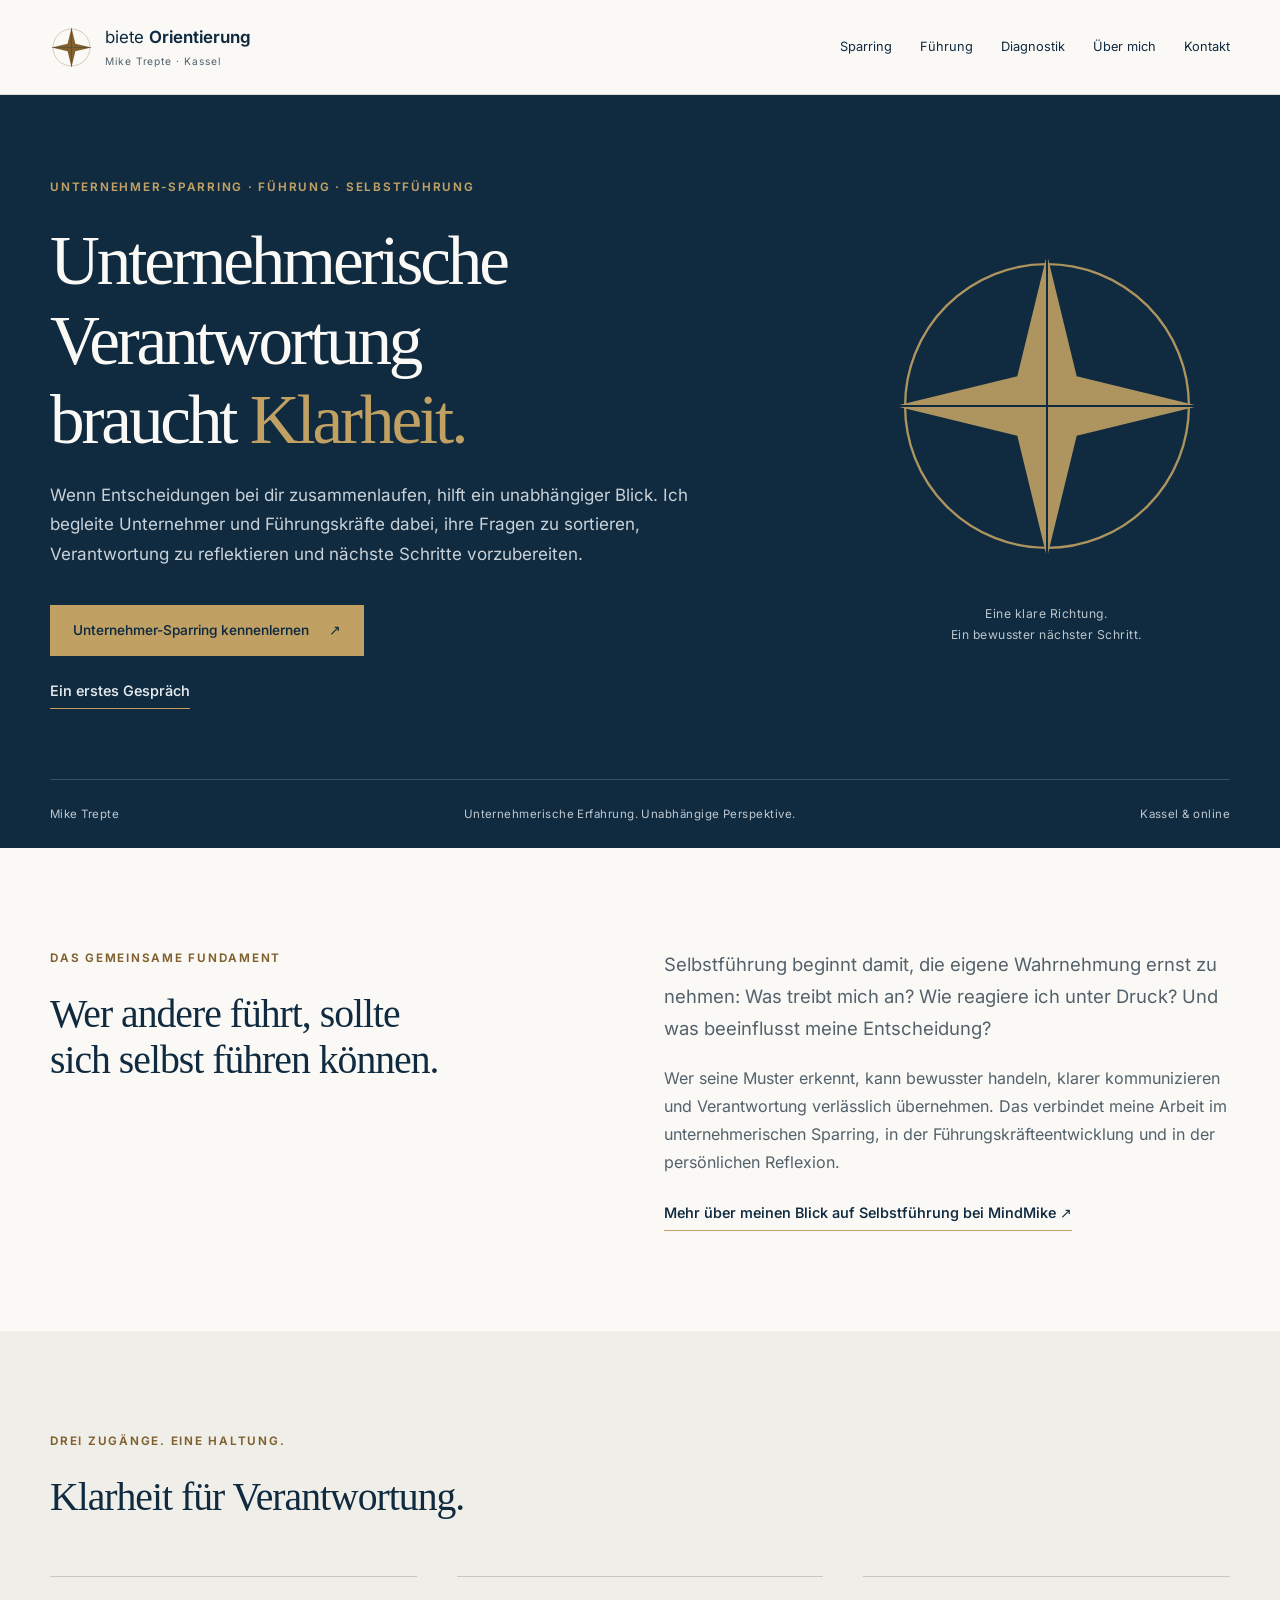
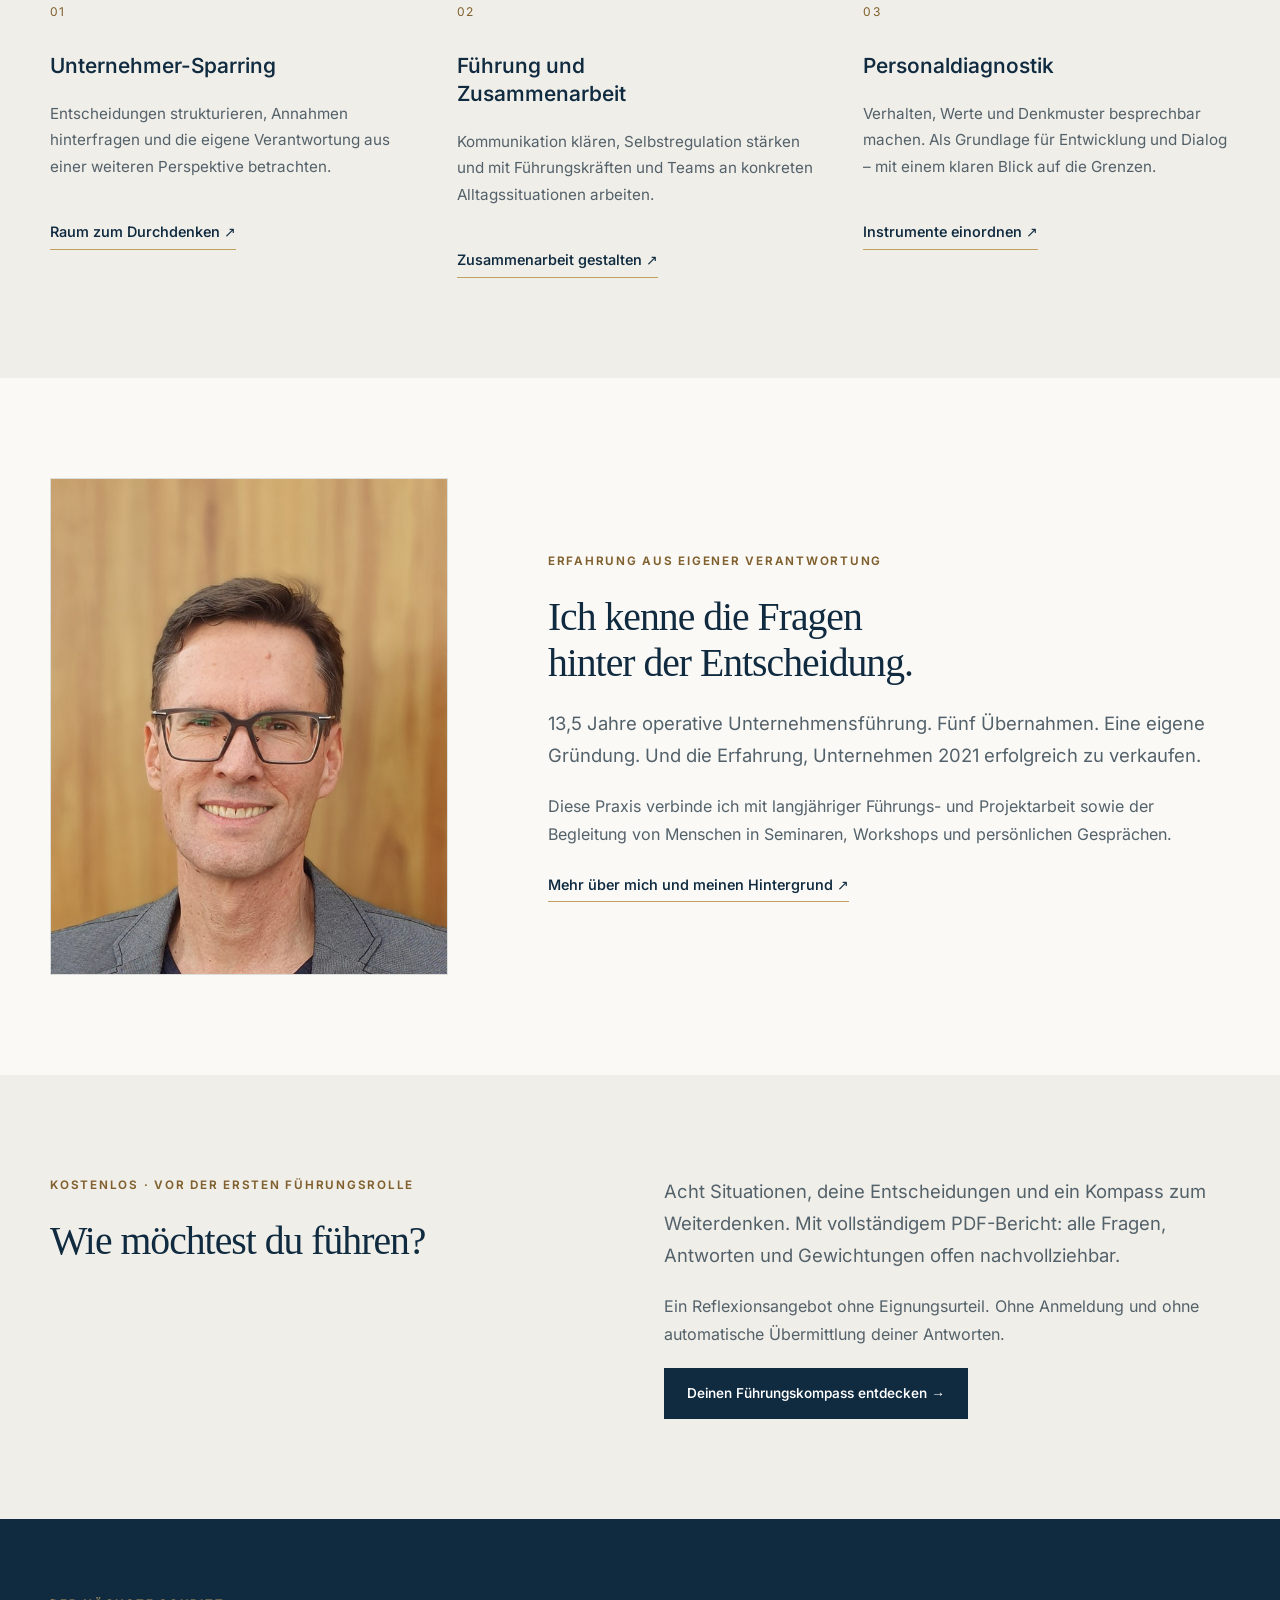
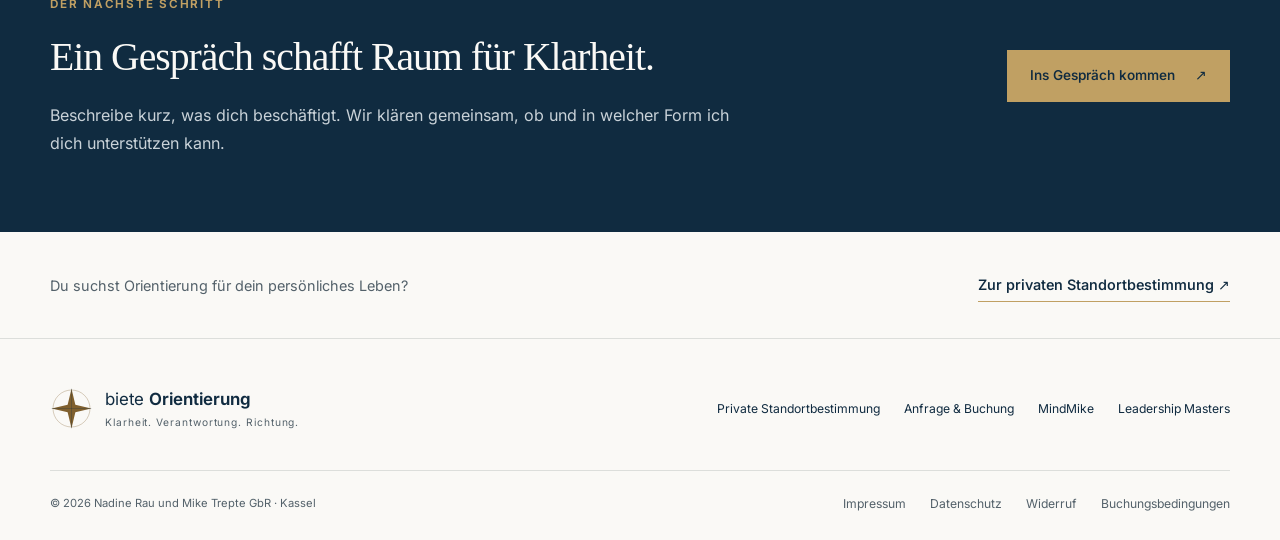
==== commit 461c588e: "Add transparent leadership compass with complete local PDF and exhaustive rule checks" ====
--- a/index.html
+++ b/index.html
@@ -2,5 +2,5 @@
 <html lang="de"><head><meta charset="utf-8"><meta name="viewport" content="width=device-width,initial-scale=1"><title>Unternehmerische Verantwortung braucht Klarheit | biete Orientierung</title><meta name="description" content="Unternehmer-Sparring, Führung und Selbstführung mit Mike Trepte. Unabhängige Perspektiven und Entscheidungsvorbereitung in Kassel und online."><meta name="robots" content="index,follow,max-image-preview:large"><meta name="theme-color" content="#102b40"><meta name="author" content="Mike Trepte"><link rel="canonical" href="https://biete-orientierung.de/"><link rel="icon" href="favicon.svg" type="image/svg+xml"><link rel="stylesheet" href="orientation.css"><meta property="og:type" content="website"><meta property="og:locale" content="de_DE"><meta property="og:site_name" content="biete Orientierung"><meta property="og:title" content="Unternehmerische Verantwortung braucht Klarheit"><meta property="og:description" content="Unternehmer-Sparring, Führung und Selbstführung mit Mike Trepte. Unabhängige Perspektiven und Entscheidungsvorbereitung in Kassel und online."><meta property="og:url" content="https://biete-orientierung.de/"><meta property="og:image" content="https://biete-orientierung.de/mike.jpg"><meta property="og:image:alt" content="Mike Trepte"><meta name="twitter:card" content="summary"><meta name="twitter:title" content="Unternehmerische Verantwortung braucht Klarheit"><meta name="twitter:description" content="Unternehmer-Sparring, Führung und Selbstführung mit Mike Trepte. Unabhängige Perspektiven und Entscheidungsvorbereitung in Kassel und online."><script type="application/ld+json">{"@context": "https://schema.org", "@type": "ProfessionalService", "name": "biete Orientierung – Mike Trepte", "url": "https://biete-orientierung.de/", "description": "Unternehmer-Sparring, Führung und Zusammenarbeit, Selbstführung und Entscheidungsvorbereitung.", "image": "https://biete-orientierung.de/mike.jpg", "email": "mike@mindmike.de", "telephone": "+4956143027276", "address": {"@type": "PostalAddress", "streetAddress": "Bettenhäuserstr. 1", "postalCode": "34123", "addressLocality": "Kassel", "addressCountry": "DE"}, "sameAs": ["https://mindmike.de/", "https://leadership-masters.info/"]}</script><script src="orientation.js" defer></script></head><body><a class="skip" href="#inhalt">Zum Inhalt</a><header class="site-header"><div class="wrap header-inner"><a class="brand" href="index.html"><svg viewBox="0 0 100 100" fill="none" aria-hidden="true"><circle cx="50" cy="50" r="43" stroke="currentColor" stroke-width=".7"/><path d="M50 4 59 41 96 50 59 59 50 96 41 59 4 50 41 41Z" fill="currentColor"/><path d="M50 4V96M4 50H96" stroke="var(--navy)" stroke-width=".6"/></svg><span>biete <strong>Orientierung</strong><small>Mike Trepte · Kassel</small></span></a><button class="menu-toggle" aria-controls="navigation" aria-expanded="false" hidden>Menü</button><nav id="navigation" aria-label="Hauptnavigation"><a href="unternehmer-sparring.html">Sparring</a><a href="fuehrung-zusammenarbeit.html">Führung</a><a href="personaldiagnostik.html">Diagnostik</a><a href="ueber-mich.html">Über mich</a><a href="kontakt.html">Kontakt</a></nav></div></header><main id="inhalt"><section class="home-hero"><div class="wrap hero-grid"><div><p class="eyebrow">Unternehmer-Sparring · Führung · Selbstführung</p><h1>Unternehmerische Verantwortung braucht <em>Klarheit.</em></h1><p class="intro">Wenn Entscheidungen bei dir zusammenlaufen, hilft ein unabhängiger Blick. Ich begleite Unternehmer und Führungskräfte dabei, ihre Fragen zu sortieren, Verantwortung zu reflektieren und nächste Schritte vorzubereiten.</p><a class="button" href="unternehmer-sparring.html">Unternehmer-Sparring kennenlernen <span aria-hidden="true">↗</span></a><a class="text-link hero-link" href="kontakt.html">Ein erstes Gespräch</a></div><div class="northstar"><svg viewBox="0 0 100 100" fill="none" aria-hidden="true"><circle cx="50" cy="50" r="43" stroke="currentColor" stroke-width=".7"/><path d="M50 4 59 41 96 50 59 59 50 96 41 59 4 50 41 41Z" fill="currentColor"/><path d="M50 4V96M4 50H96" stroke="var(--navy)" stroke-width=".6"/></svg><span>Eine klare Richtung.<br>Ein bewusster nächster Schritt.</span></div></div><div class="wrap hero-note"><span>Mike Trepte</span><span>Unternehmerische Erfahrung. Unabhängige Perspektive.</span><span>Kassel &amp; online</span></div></section>
 <section class="section"><div class="wrap split"><div><p class="eyebrow">Das gemeinsame Fundament</p><h2>Wer andere führt, sollte sich selbst führen können.</h2></div><div><p class="intro">Selbstführung beginnt damit, die eigene Wahrnehmung ernst zu nehmen: Was treibt mich an? Wie reagiere ich unter Druck? Und was beeinflusst meine Entscheidung?</p><p>Wer seine Muster erkennt, kann bewusster handeln, klarer kommunizieren und Verantwortung verlässlich übernehmen. Das verbindet meine Arbeit im unternehmerischen Sparring, in der Führungskräfteentwicklung und in der persönlichen Reflexion.</p><a class="text-link" href="https://mindmike.de/kopf-herz-hand.html">Mehr über meinen Blick auf Selbstführung bei MindMike ↗</a></div></div></section>
 <section class="section tinted"><div class="wrap"><p class="eyebrow">Drei Zugänge. Eine Haltung.</p><h2>Klarheit für Verantwortung.</h2><div class="services"><article><span class="number">01</span><h3>Unternehmer-Sparring</h3><p>Entscheidungen strukturieren, Annahmen hinterfragen und die eigene Verantwortung aus einer weiteren Perspektive betrachten.</p><a class="text-link" href="unternehmer-sparring.html">Raum zum Durchdenken ↗</a></article><article><span class="number">02</span><h3>Führung und Zusammenarbeit</h3><p>Kommunikation klären, Selbstregulation stärken und mit Führungskräften und Teams an konkreten Alltagssituationen arbeiten.</p><a class="text-link" href="fuehrung-zusammenarbeit.html">Zusammenarbeit gestalten ↗</a></article><article><span class="number">03</span><h3>Personaldiagnostik</h3><p>Verhalten, Werte und Denkmuster besprechbar machen. Als Grundlage für Entwicklung und Dialog – mit einem klaren Blick auf die Grenzen.</p><a class="text-link" href="personaldiagnostik.html">Instrumente einordnen ↗</a></article></div></div></section>
-<section class="section" id="mike"><div class="wrap about-preview"><img src="mike.jpg" width="600" height="600" alt="Mike Trepte" loading="lazy"><div><p class="eyebrow">Erfahrung aus eigener Verantwortung</p><h2>Ich kenne die Fragen hinter der Entscheidung.</h2><p class="intro">13,5 Jahre operative Unternehmensführung. Fünf Übernahmen. Eine eigene Gründung. Und die Erfahrung, Unternehmen 2021 erfolgreich zu verkaufen.</p><p>Diese Praxis verbinde ich mit langjähriger Führungs- und Projektarbeit sowie der Begleitung von Menschen in Seminaren, Workshops und persönlichen Gesprächen.</p><a class="text-link" href="ueber-mich.html">Mehr über mich und meinen Hintergrund ↗</a></div></div></section><section class="cta"><div class="wrap split"><div><p class="eyebrow">Der nächste Schritt</p><h2>Ein Gespräch schafft Raum für Klarheit.</h2><p>Beschreibe kurz, was dich beschäftigt. Wir klären gemeinsam, ob und in welcher Form ich dich unterstützen kann.</p></div><a class="button light" href="kontakt.html">Ins Gespräch kommen <span aria-hidden="true">↗</span></a></div></section>
+<section class="section" id="mike"><div class="wrap about-preview"><img src="mike.jpg" width="600" height="600" alt="Mike Trepte" loading="lazy"><div><p class="eyebrow">Erfahrung aus eigener Verantwortung</p><h2>Ich kenne die Fragen hinter der Entscheidung.</h2><p class="intro">13,5 Jahre operative Unternehmensführung. Fünf Übernahmen. Eine eigene Gründung. Und die Erfahrung, Unternehmen 2021 erfolgreich zu verkaufen.</p><p>Diese Praxis verbinde ich mit langjähriger Führungs- und Projektarbeit sowie der Begleitung von Menschen in Seminaren, Workshops und persönlichen Gesprächen.</p><a class="text-link" href="ueber-mich.html">Mehr über mich und meinen Hintergrund ↗</a></div></div></section><section class="section tinted" id="fuehrungskompass"><div class="wrap split"><div><p class="eyebrow">Kostenlos · Vor der ersten Führungsrolle</p><h2>Wie möchtest du führen?</h2></div><div><p class="intro">Acht Situationen, deine Entscheidungen und ein Kompass zum Weiterdenken. Mit vollständigem PDF-Bericht: alle Fragen, Antworten und Gewichtungen offen nachvollziehbar.</p><p>Ein Reflexionsangebot ohne Eignungsurteil. Ohne Anmeldung und ohne automatische Übermittlung deiner Antworten.</p><a class="button" href="fuehrungskompass.html">Deinen Führungskompass entdecken →</a></div></div></section><section class="cta"><div class="wrap split"><div><p class="eyebrow">Der nächste Schritt</p><h2>Ein Gespräch schafft Raum für Klarheit.</h2><p>Beschreibe kurz, was dich beschäftigt. Wir klären gemeinsam, ob und in welcher Form ich dich unterstützen kann.</p></div><a class="button light" href="kontakt.html">Ins Gespräch kommen <span aria-hidden="true">↗</span></a></div></section>
 <aside class="private-note wrap"><p>Du suchst Orientierung für dein persönliches Leben?</p><a class="text-link" href="standortbestimmung.html">Zur privaten Standortbestimmung ↗</a></aside></main><footer class="site-footer"><div class="wrap footer-top"><a class="brand" href="index.html"><svg viewBox="0 0 100 100" fill="none" aria-hidden="true"><circle cx="50" cy="50" r="43" stroke="currentColor" stroke-width=".7"/><path d="M50 4 59 41 96 50 59 59 50 96 41 59 4 50 41 41Z" fill="currentColor"/><path d="M50 4V96M4 50H96" stroke="var(--navy)" stroke-width=".6"/></svg><span>biete <strong>Orientierung</strong><small>Klarheit. Verantwortung. Richtung.</small></span></a><div><a href="standortbestimmung.html">Private Standortbestimmung</a><a href="buchung.html">Anfrage &amp; Buchung</a><a href="https://mindmike.de/">MindMike</a><a href="https://leadership-masters.info/">Leadership Masters</a></div></div><div class="wrap footer-bottom"><small>© 2026 Nadine Rau und Mike Trepte GbR · Kassel</small><div><a href="impressum.html">Impressum</a><a href="datenschutz.html">Datenschutz</a><a href="widerruf.html">Widerruf</a><a href="buchungsbedingungen.html">Buchungsbedingungen</a></div></div></footer></body></html>
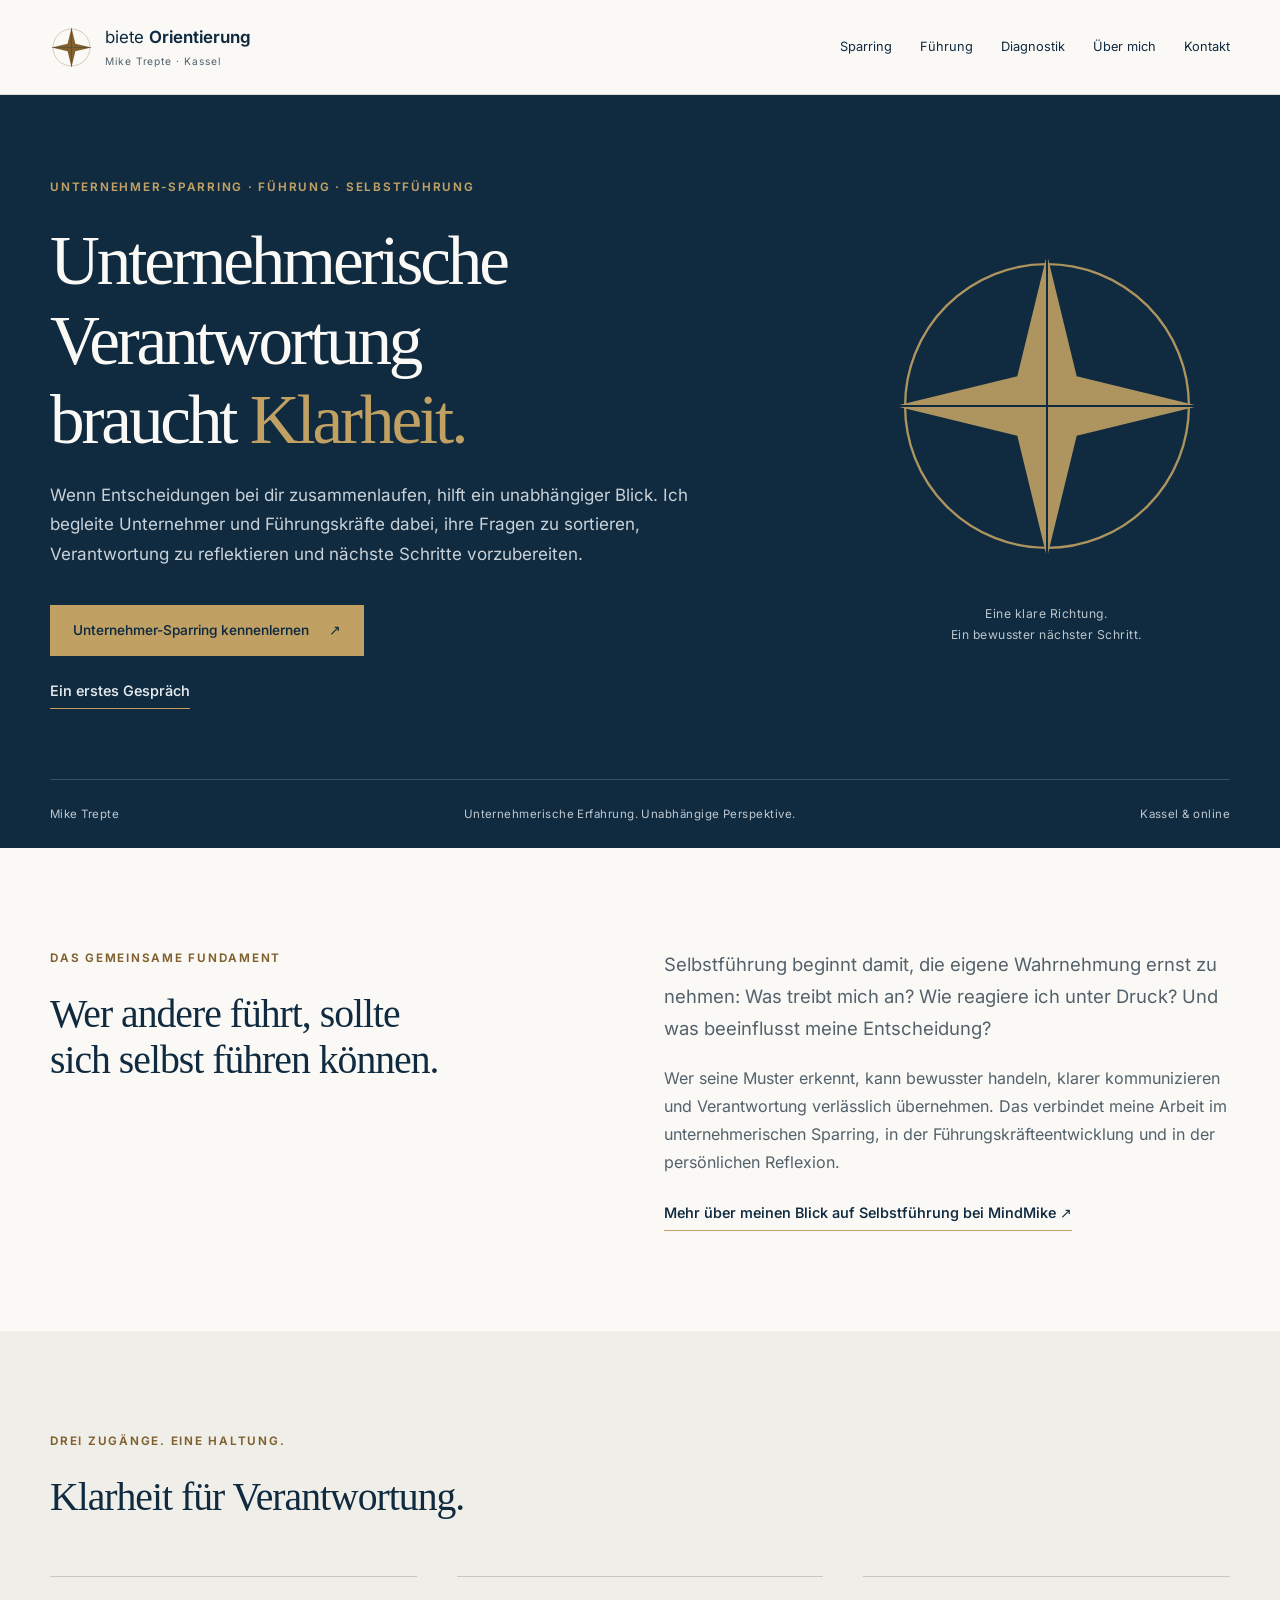
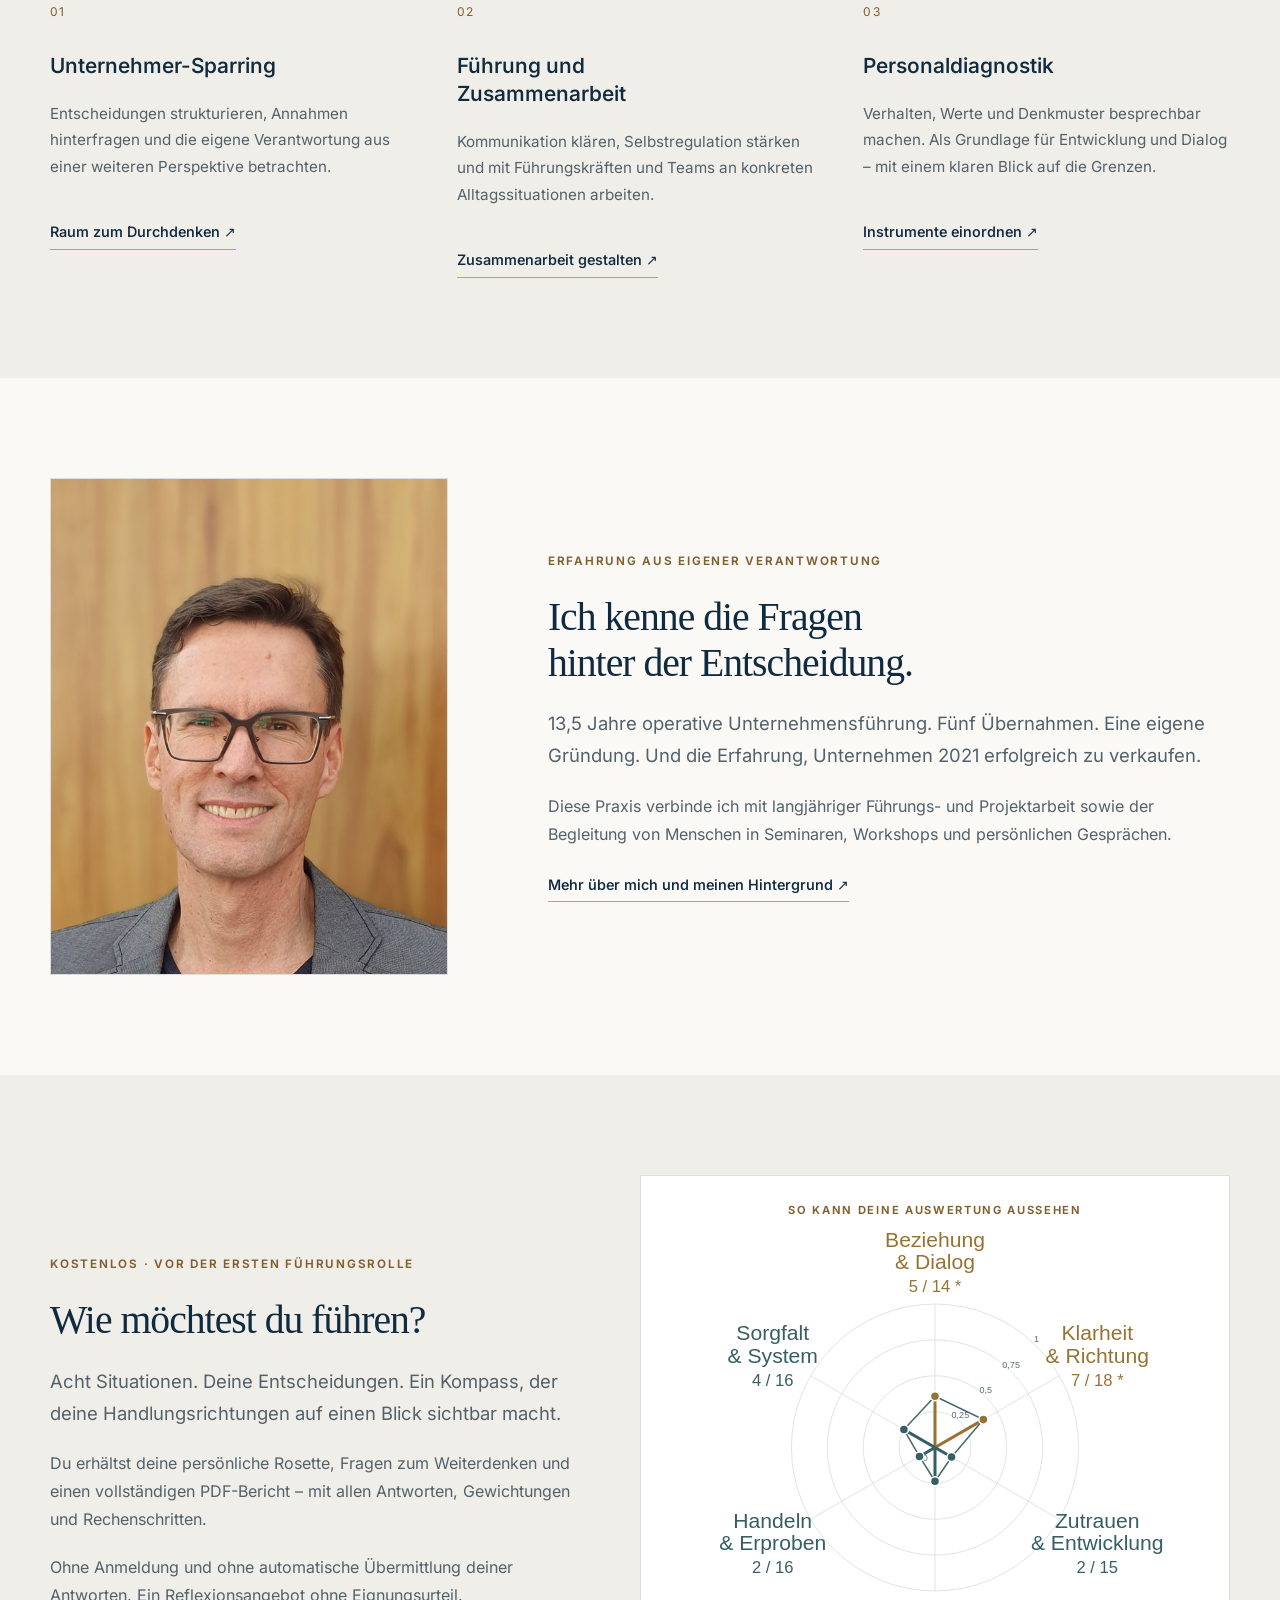
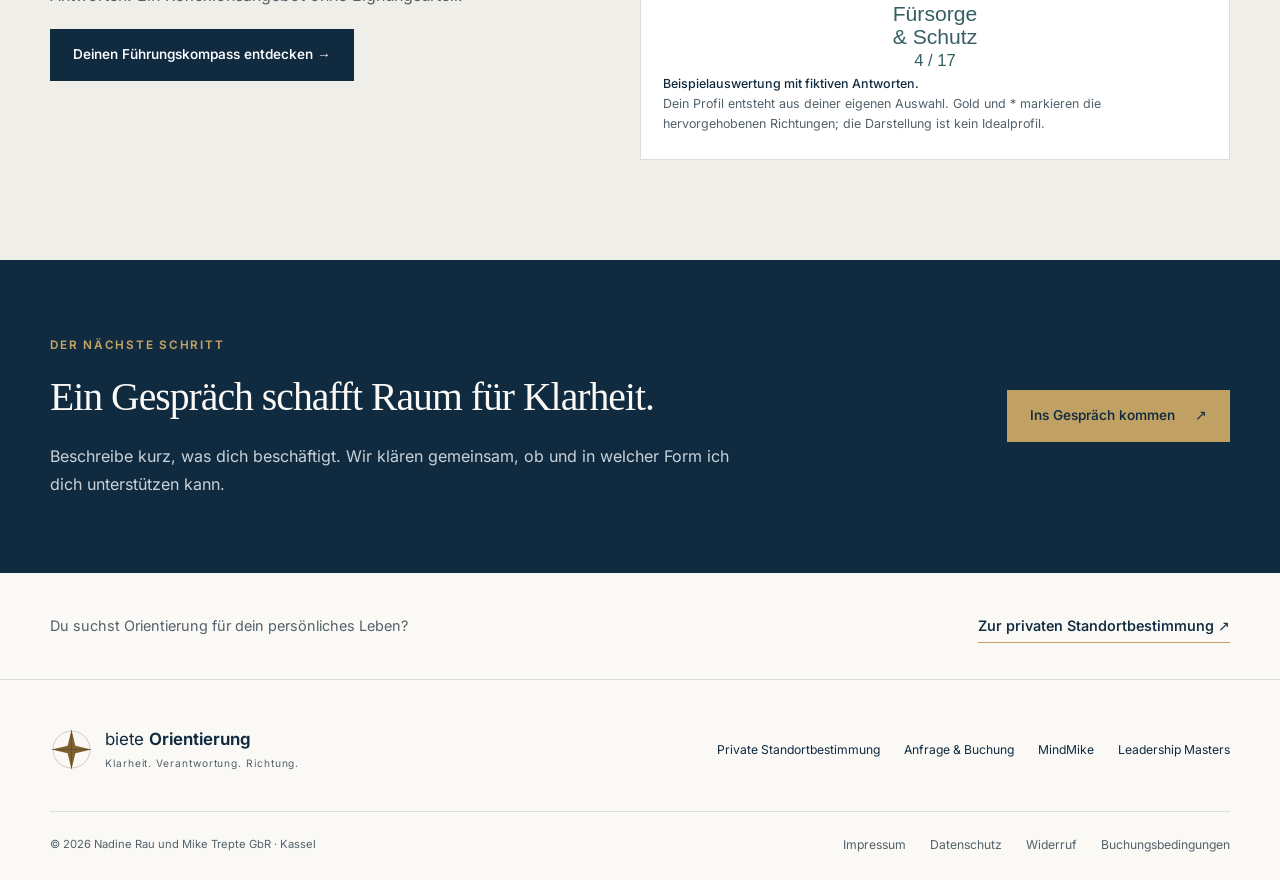
==== commit 6e7de45c: "Show fictional example rosette on homepage" ====
--- a/index.html
+++ b/index.html
@@ -2,5 +2,5 @@
 <html lang="de"><head><meta charset="utf-8"><meta name="viewport" content="width=device-width,initial-scale=1"><title>Unternehmerische Verantwortung braucht Klarheit | biete Orientierung</title><meta name="description" content="Unternehmer-Sparring, Führung und Selbstführung mit Mike Trepte. Unabhängige Perspektiven und Entscheidungsvorbereitung in Kassel und online."><meta name="robots" content="index,follow,max-image-preview:large"><meta name="theme-color" content="#102b40"><meta name="author" content="Mike Trepte"><link rel="canonical" href="https://biete-orientierung.de/"><link rel="icon" href="favicon.svg" type="image/svg+xml"><link rel="stylesheet" href="orientation.css"><meta property="og:type" content="website"><meta property="og:locale" content="de_DE"><meta property="og:site_name" content="biete Orientierung"><meta property="og:title" content="Unternehmerische Verantwortung braucht Klarheit"><meta property="og:description" content="Unternehmer-Sparring, Führung und Selbstführung mit Mike Trepte. Unabhängige Perspektiven und Entscheidungsvorbereitung in Kassel und online."><meta property="og:url" content="https://biete-orientierung.de/"><meta property="og:image" content="https://biete-orientierung.de/mike.jpg"><meta property="og:image:alt" content="Mike Trepte"><meta name="twitter:card" content="summary"><meta name="twitter:title" content="Unternehmerische Verantwortung braucht Klarheit"><meta name="twitter:description" content="Unternehmer-Sparring, Führung und Selbstführung mit Mike Trepte. Unabhängige Perspektiven und Entscheidungsvorbereitung in Kassel und online."><script type="application/ld+json">{"@context": "https://schema.org", "@type": "ProfessionalService", "name": "biete Orientierung – Mike Trepte", "url": "https://biete-orientierung.de/", "description": "Unternehmer-Sparring, Führung und Zusammenarbeit, Selbstführung und Entscheidungsvorbereitung.", "image": "https://biete-orientierung.de/mike.jpg", "email": "mike@mindmike.de", "telephone": "+4956143027276", "address": {"@type": "PostalAddress", "streetAddress": "Bettenhäuserstr. 1", "postalCode": "34123", "addressLocality": "Kassel", "addressCountry": "DE"}, "sameAs": ["https://mindmike.de/", "https://leadership-masters.info/"]}</script><script src="orientation.js" defer></script></head><body><a class="skip" href="#inhalt">Zum Inhalt</a><header class="site-header"><div class="wrap header-inner"><a class="brand" href="index.html"><svg viewBox="0 0 100 100" fill="none" aria-hidden="true"><circle cx="50" cy="50" r="43" stroke="currentColor" stroke-width=".7"/><path d="M50 4 59 41 96 50 59 59 50 96 41 59 4 50 41 41Z" fill="currentColor"/><path d="M50 4V96M4 50H96" stroke="var(--navy)" stroke-width=".6"/></svg><span>biete <strong>Orientierung</strong><small>Mike Trepte · Kassel</small></span></a><button class="menu-toggle" aria-controls="navigation" aria-expanded="false" hidden>Menü</button><nav id="navigation" aria-label="Hauptnavigation"><a href="unternehmer-sparring.html">Sparring</a><a href="fuehrung-zusammenarbeit.html">Führung</a><a href="personaldiagnostik.html">Diagnostik</a><a href="ueber-mich.html">Über mich</a><a href="kontakt.html">Kontakt</a></nav></div></header><main id="inhalt"><section class="home-hero"><div class="wrap hero-grid"><div><p class="eyebrow">Unternehmer-Sparring · Führung · Selbstführung</p><h1>Unternehmerische Verantwortung braucht <em>Klarheit.</em></h1><p class="intro">Wenn Entscheidungen bei dir zusammenlaufen, hilft ein unabhängiger Blick. Ich begleite Unternehmer und Führungskräfte dabei, ihre Fragen zu sortieren, Verantwortung zu reflektieren und nächste Schritte vorzubereiten.</p><a class="button" href="unternehmer-sparring.html">Unternehmer-Sparring kennenlernen <span aria-hidden="true">↗</span></a><a class="text-link hero-link" href="kontakt.html">Ein erstes Gespräch</a></div><div class="northstar"><svg viewBox="0 0 100 100" fill="none" aria-hidden="true"><circle cx="50" cy="50" r="43" stroke="currentColor" stroke-width=".7"/><path d="M50 4 59 41 96 50 59 59 50 96 41 59 4 50 41 41Z" fill="currentColor"/><path d="M50 4V96M4 50H96" stroke="var(--navy)" stroke-width=".6"/></svg><span>Eine klare Richtung.<br>Ein bewusster nächster Schritt.</span></div></div><div class="wrap hero-note"><span>Mike Trepte</span><span>Unternehmerische Erfahrung. Unabhängige Perspektive.</span><span>Kassel &amp; online</span></div></section>
 <section class="section"><div class="wrap split"><div><p class="eyebrow">Das gemeinsame Fundament</p><h2>Wer andere führt, sollte sich selbst führen können.</h2></div><div><p class="intro">Selbstführung beginnt damit, die eigene Wahrnehmung ernst zu nehmen: Was treibt mich an? Wie reagiere ich unter Druck? Und was beeinflusst meine Entscheidung?</p><p>Wer seine Muster erkennt, kann bewusster handeln, klarer kommunizieren und Verantwortung verlässlich übernehmen. Das verbindet meine Arbeit im unternehmerischen Sparring, in der Führungskräfteentwicklung und in der persönlichen Reflexion.</p><a class="text-link" href="https://mindmike.de/kopf-herz-hand.html">Mehr über meinen Blick auf Selbstführung bei MindMike ↗</a></div></div></section>
 <section class="section tinted"><div class="wrap"><p class="eyebrow">Drei Zugänge. Eine Haltung.</p><h2>Klarheit für Verantwortung.</h2><div class="services"><article><span class="number">01</span><h3>Unternehmer-Sparring</h3><p>Entscheidungen strukturieren, Annahmen hinterfragen und die eigene Verantwortung aus einer weiteren Perspektive betrachten.</p><a class="text-link" href="unternehmer-sparring.html">Raum zum Durchdenken ↗</a></article><article><span class="number">02</span><h3>Führung und Zusammenarbeit</h3><p>Kommunikation klären, Selbstregulation stärken und mit Führungskräften und Teams an konkreten Alltagssituationen arbeiten.</p><a class="text-link" href="fuehrung-zusammenarbeit.html">Zusammenarbeit gestalten ↗</a></article><article><span class="number">03</span><h3>Personaldiagnostik</h3><p>Verhalten, Werte und Denkmuster besprechbar machen. Als Grundlage für Entwicklung und Dialog – mit einem klaren Blick auf die Grenzen.</p><a class="text-link" href="personaldiagnostik.html">Instrumente einordnen ↗</a></article></div></div></section>
-<section class="section" id="mike"><div class="wrap about-preview"><img src="mike.jpg" width="600" height="600" alt="Mike Trepte" loading="lazy"><div><p class="eyebrow">Erfahrung aus eigener Verantwortung</p><h2>Ich kenne die Fragen hinter der Entscheidung.</h2><p class="intro">13,5 Jahre operative Unternehmensführung. Fünf Übernahmen. Eine eigene Gründung. Und die Erfahrung, Unternehmen 2021 erfolgreich zu verkaufen.</p><p>Diese Praxis verbinde ich mit langjähriger Führungs- und Projektarbeit sowie der Begleitung von Menschen in Seminaren, Workshops und persönlichen Gesprächen.</p><a class="text-link" href="ueber-mich.html">Mehr über mich und meinen Hintergrund ↗</a></div></div></section><section class="section tinted" id="fuehrungskompass"><div class="wrap split"><div><p class="eyebrow">Kostenlos · Vor der ersten Führungsrolle</p><h2>Wie möchtest du führen?</h2></div><div><p class="intro">Acht Situationen, deine Entscheidungen und ein Kompass zum Weiterdenken. Mit vollständigem PDF-Bericht: alle Fragen, Antworten und Gewichtungen offen nachvollziehbar.</p><p>Ein Reflexionsangebot ohne Eignungsurteil. Ohne Anmeldung und ohne automatische Übermittlung deiner Antworten.</p><a class="button" href="fuehrungskompass.html">Deinen Führungskompass entdecken →</a></div></div></section><section class="cta"><div class="wrap split"><div><p class="eyebrow">Der nächste Schritt</p><h2>Ein Gespräch schafft Raum für Klarheit.</h2><p>Beschreibe kurz, was dich beschäftigt. Wir klären gemeinsam, ob und in welcher Form ich dich unterstützen kann.</p></div><a class="button light" href="kontakt.html">Ins Gespräch kommen <span aria-hidden="true">↗</span></a></div></section>
+<section class="section" id="mike"><div class="wrap about-preview"><img src="mike.jpg" width="600" height="600" alt="Mike Trepte" loading="lazy"><div><p class="eyebrow">Erfahrung aus eigener Verantwortung</p><h2>Ich kenne die Fragen hinter der Entscheidung.</h2><p class="intro">13,5 Jahre operative Unternehmensführung. Fünf Übernahmen. Eine eigene Gründung. Und die Erfahrung, Unternehmen 2021 erfolgreich zu verkaufen.</p><p>Diese Praxis verbinde ich mit langjähriger Führungs- und Projektarbeit sowie der Begleitung von Menschen in Seminaren, Workshops und persönlichen Gesprächen.</p><a class="text-link" href="ueber-mich.html">Mehr über mich und meinen Hintergrund ↗</a></div></div></section><section class="section tinted" id="fuehrungskompass"><div class="wrap compass-preview"><div><p class="eyebrow">Kostenlos · Vor der ersten Führungsrolle</p><h2>Wie möchtest du führen?</h2><p class="intro">Acht Situationen. Deine Entscheidungen. Ein Kompass, der deine Handlungsrichtungen auf einen Blick sichtbar macht.</p><p>Du erhältst deine persönliche Rosette, Fragen zum Weiterdenken und einen vollständigen PDF-Bericht – mit allen Antworten, Gewichtungen und Rechenschritten.</p><p>Ohne Anmeldung und ohne automatische Übermittlung deiner Antworten. Ein Reflexionsangebot ohne Eignungsurteil.</p><a class="button" href="fuehrungskompass.html">Deinen Führungskompass entdecken →</a></div><figure class="compass-preview-image"><p class="eyebrow">So kann deine Auswertung aussehen</p><a href="fuehrungskompass.html" aria-label="Führungskompass starten"><img src="assets/kompass-beispiel.svg" width="720" height="600" alt="Beispiel einer Kompassrosette mit sechs Handlungsrichtungen. Beziehung und Dialog sowie Klarheit und Richtung sind hervorgehoben." loading="lazy"></a><figcaption><strong>Beispielauswertung mit fiktiven Antworten.</strong> Dein Profil entsteht aus deiner eigenen Auswahl. Gold und * markieren die hervorgehobenen Richtungen; die Darstellung ist kein Idealprofil.</figcaption></figure></div></section><section class="cta"><div class="wrap split"><div><p class="eyebrow">Der nächste Schritt</p><h2>Ein Gespräch schafft Raum für Klarheit.</h2><p>Beschreibe kurz, was dich beschäftigt. Wir klären gemeinsam, ob und in welcher Form ich dich unterstützen kann.</p></div><a class="button light" href="kontakt.html">Ins Gespräch kommen <span aria-hidden="true">↗</span></a></div></section>
 <aside class="private-note wrap"><p>Du suchst Orientierung für dein persönliches Leben?</p><a class="text-link" href="standortbestimmung.html">Zur privaten Standortbestimmung ↗</a></aside></main><footer class="site-footer"><div class="wrap footer-top"><a class="brand" href="index.html"><svg viewBox="0 0 100 100" fill="none" aria-hidden="true"><circle cx="50" cy="50" r="43" stroke="currentColor" stroke-width=".7"/><path d="M50 4 59 41 96 50 59 59 50 96 41 59 4 50 41 41Z" fill="currentColor"/><path d="M50 4V96M4 50H96" stroke="var(--navy)" stroke-width=".6"/></svg><span>biete <strong>Orientierung</strong><small>Klarheit. Verantwortung. Richtung.</small></span></a><div><a href="standortbestimmung.html">Private Standortbestimmung</a><a href="buchung.html">Anfrage &amp; Buchung</a><a href="https://mindmike.de/">MindMike</a><a href="https://leadership-masters.info/">Leadership Masters</a></div></div><div class="wrap footer-bottom"><small>© 2026 Nadine Rau und Mike Trepte GbR · Kassel</small><div><a href="impressum.html">Impressum</a><a href="datenschutz.html">Datenschutz</a><a href="widerruf.html">Widerruf</a><a href="buchungsbedingungen.html">Buchungsbedingungen</a></div></div></footer></body></html>
--- a/orientation.css
+++ b/orientation.css
@@ -9,3 +9,5 @@
 
 /* Inquiry and booking: same site typography and accessible responsive layout. */
 .booking-options{display:grid;grid-template-columns:repeat(2,minmax(0,1fr));gap:40px;align-items:start}.booking-options .price-card{min-width:0;overflow-wrap:anywhere}.booking-options h2{font-size:clamp(1.8rem,3vw,2.6rem)}.booking-options .button{gap:12px;overflow-wrap:anywhere}.legal p,.legal a{overflow-wrap:anywhere}@media(max-width:768px){.booking-options{grid-template-columns:1fr;gap:28px}}
+
+.compass-preview{display:grid;grid-template-columns:1fr 1.1fr;gap:54px;align-items:center}.compass-preview-image{margin:0;padding:25px 22px;background:#fff;border:1px solid var(--line);min-width:0}.compass-preview-image img{display:block;width:100%;height:auto}.compass-preview-image .eyebrow{font-size:.7rem;margin:0;text-align:center}.compass-preview-image figcaption{font-size:.78rem;color:var(--muted);line-height:1.6}.compass-preview-image figcaption strong{display:block;color:var(--navy);font-weight:500}@media(max-width:850px){.compass-preview{grid-template-columns:1fr;gap:30px}.compass-preview-image{max-width:620px;width:100%;justify-self:center}}@media(max-width:500px){.compass-preview-image{padding:20px 10px}.compass-preview-image figcaption{padding:0 8px}}
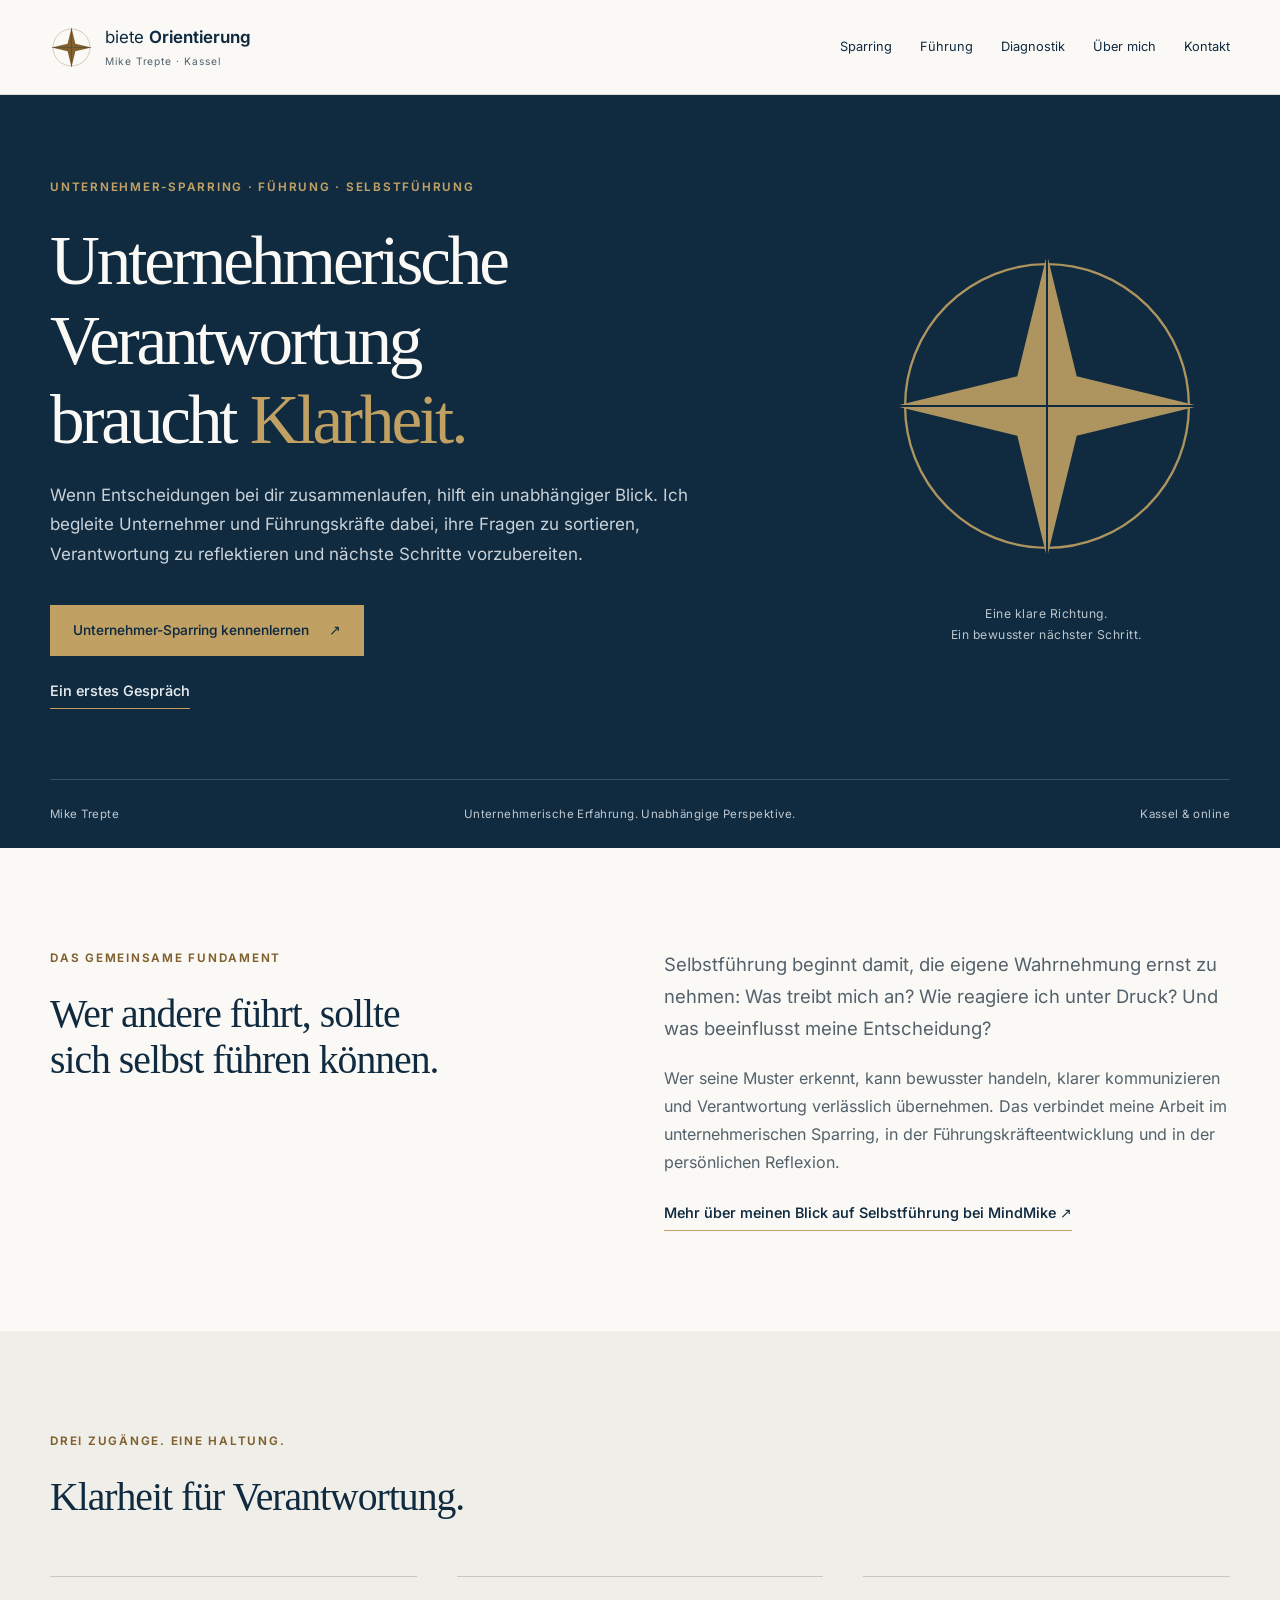
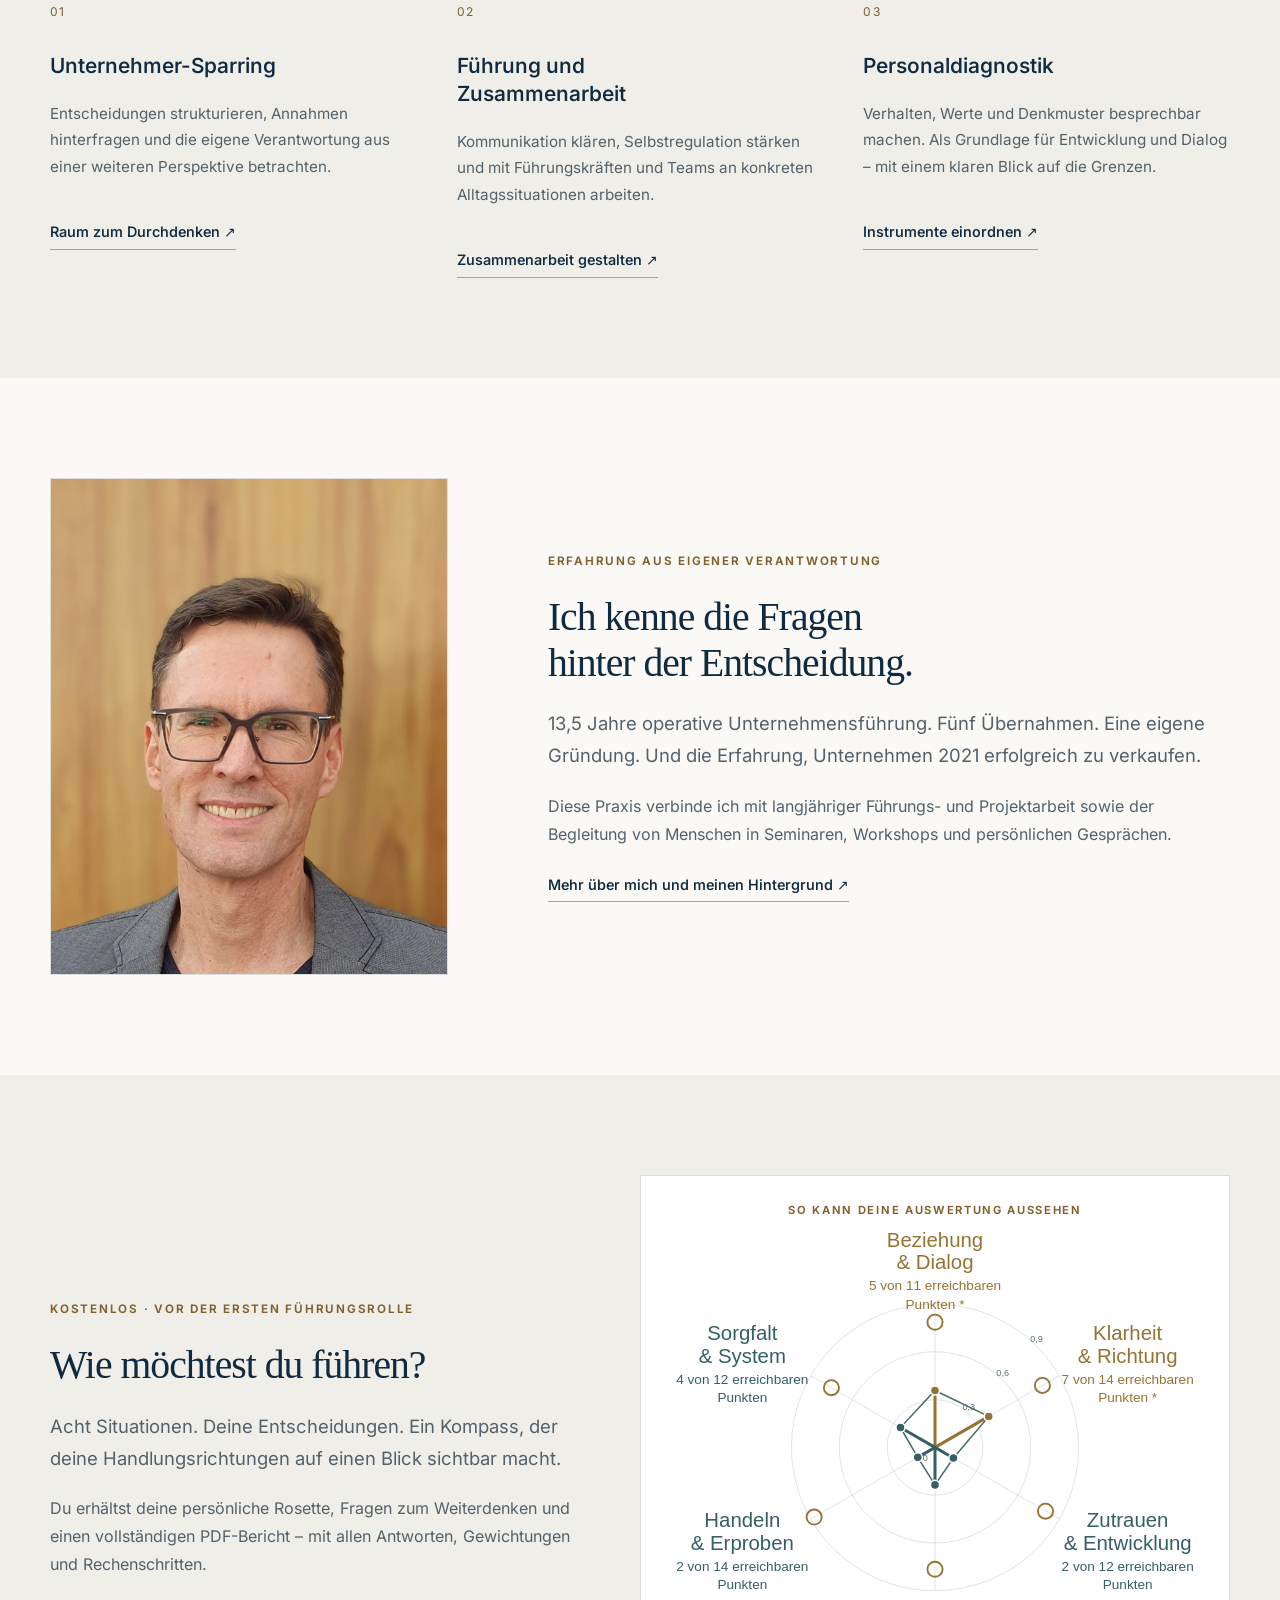
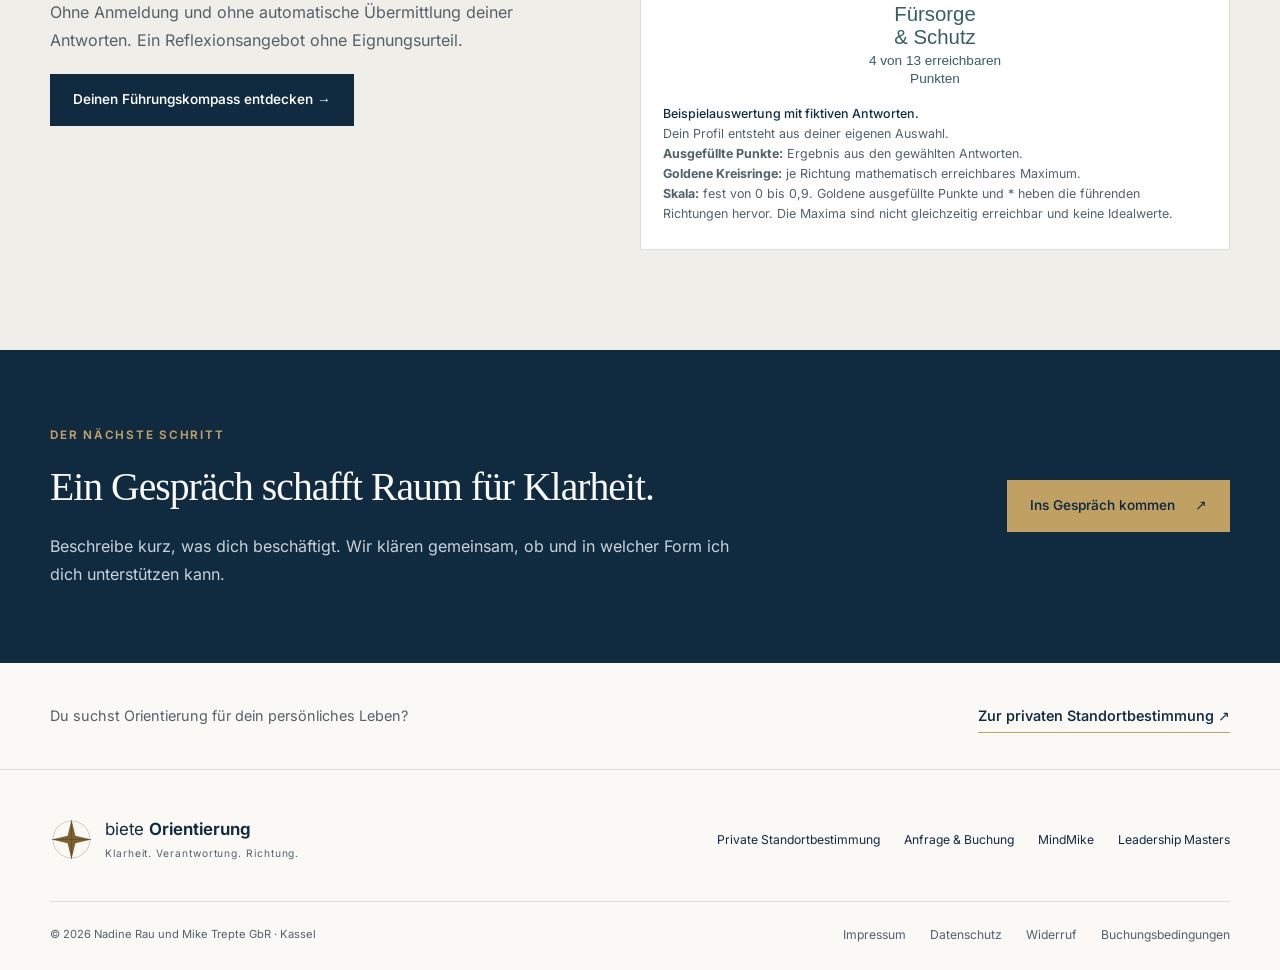
==== commit f8bf6b11: "Show reachable maxima in compass rosette, PDF and homepage" ====
--- a/index.html
+++ b/index.html
@@ -1,6 +1,6 @@
-<!doctype html>
-<html lang="de"><head><meta charset="utf-8"><meta name="viewport" content="width=device-width,initial-scale=1"><title>Unternehmerische Verantwortung braucht Klarheit | biete Orientierung</title><meta name="description" content="Unternehmer-Sparring, Führung und Selbstführung mit Mike Trepte. Unabhängige Perspektiven und Entscheidungsvorbereitung in Kassel und online."><meta name="robots" content="index,follow,max-image-preview:large"><meta name="theme-color" content="#102b40"><meta name="author" content="Mike Trepte"><link rel="canonical" href="https://biete-orientierung.de/"><link rel="icon" href="favicon.svg" type="image/svg+xml"><link rel="stylesheet" href="orientation.css"><meta property="og:type" content="website"><meta property="og:locale" content="de_DE"><meta property="og:site_name" content="biete Orientierung"><meta property="og:title" content="Unternehmerische Verantwortung braucht Klarheit"><meta property="og:description" content="Unternehmer-Sparring, Führung und Selbstführung mit Mike Trepte. Unabhängige Perspektiven und Entscheidungsvorbereitung in Kassel und online."><meta property="og:url" content="https://biete-orientierung.de/"><meta property="og:image" content="https://biete-orientierung.de/mike.jpg"><meta property="og:image:alt" content="Mike Trepte"><meta name="twitter:card" content="summary"><meta name="twitter:title" content="Unternehmerische Verantwortung braucht Klarheit"><meta name="twitter:description" content="Unternehmer-Sparring, Führung und Selbstführung mit Mike Trepte. Unabhängige Perspektiven und Entscheidungsvorbereitung in Kassel und online."><script type="application/ld+json">{"@context": "https://schema.org", "@type": "ProfessionalService", "name": "biete Orientierung – Mike Trepte", "url": "https://biete-orientierung.de/", "description": "Unternehmer-Sparring, Führung und Zusammenarbeit, Selbstführung und Entscheidungsvorbereitung.", "image": "https://biete-orientierung.de/mike.jpg", "email": "mike@mindmike.de", "telephone": "+4956143027276", "address": {"@type": "PostalAddress", "streetAddress": "Bettenhäuserstr. 1", "postalCode": "34123", "addressLocality": "Kassel", "addressCountry": "DE"}, "sameAs": ["https://mindmike.de/", "https://leadership-masters.info/"]}</script><script src="orientation.js" defer></script></head><body><a class="skip" href="#inhalt">Zum Inhalt</a><header class="site-header"><div class="wrap header-inner"><a class="brand" href="index.html"><svg viewBox="0 0 100 100" fill="none" aria-hidden="true"><circle cx="50" cy="50" r="43" stroke="currentColor" stroke-width=".7"/><path d="M50 4 59 41 96 50 59 59 50 96 41 59 4 50 41 41Z" fill="currentColor"/><path d="M50 4V96M4 50H96" stroke="var(--navy)" stroke-width=".6"/></svg><span>biete <strong>Orientierung</strong><small>Mike Trepte · Kassel</small></span></a><button class="menu-toggle" aria-controls="navigation" aria-expanded="false" hidden>Menü</button><nav id="navigation" aria-label="Hauptnavigation"><a href="unternehmer-sparring.html">Sparring</a><a href="fuehrung-zusammenarbeit.html">Führung</a><a href="personaldiagnostik.html">Diagnostik</a><a href="ueber-mich.html">Über mich</a><a href="kontakt.html">Kontakt</a></nav></div></header><main id="inhalt"><section class="home-hero"><div class="wrap hero-grid"><div><p class="eyebrow">Unternehmer-Sparring · Führung · Selbstführung</p><h1>Unternehmerische Verantwortung braucht <em>Klarheit.</em></h1><p class="intro">Wenn Entscheidungen bei dir zusammenlaufen, hilft ein unabhängiger Blick. Ich begleite Unternehmer und Führungskräfte dabei, ihre Fragen zu sortieren, Verantwortung zu reflektieren und nächste Schritte vorzubereiten.</p><a class="button" href="unternehmer-sparring.html">Unternehmer-Sparring kennenlernen <span aria-hidden="true">↗</span></a><a class="text-link hero-link" href="kontakt.html">Ein erstes Gespräch</a></div><div class="northstar"><svg viewBox="0 0 100 100" fill="none" aria-hidden="true"><circle cx="50" cy="50" r="43" stroke="currentColor" stroke-width=".7"/><path d="M50 4 59 41 96 50 59 59 50 96 41 59 4 50 41 41Z" fill="currentColor"/><path d="M50 4V96M4 50H96" stroke="var(--navy)" stroke-width=".6"/></svg><span>Eine klare Richtung.<br>Ein bewusster nächster Schritt.</span></div></div><div class="wrap hero-note"><span>Mike Trepte</span><span>Unternehmerische Erfahrung. Unabhängige Perspektive.</span><span>Kassel &amp; online</span></div></section>
-<section class="section"><div class="wrap split"><div><p class="eyebrow">Das gemeinsame Fundament</p><h2>Wer andere führt, sollte sich selbst führen können.</h2></div><div><p class="intro">Selbstführung beginnt damit, die eigene Wahrnehmung ernst zu nehmen: Was treibt mich an? Wie reagiere ich unter Druck? Und was beeinflusst meine Entscheidung?</p><p>Wer seine Muster erkennt, kann bewusster handeln, klarer kommunizieren und Verantwortung verlässlich übernehmen. Das verbindet meine Arbeit im unternehmerischen Sparring, in der Führungskräfteentwicklung und in der persönlichen Reflexion.</p><a class="text-link" href="https://mindmike.de/kopf-herz-hand.html">Mehr über meinen Blick auf Selbstführung bei MindMike ↗</a></div></div></section>
-<section class="section tinted"><div class="wrap"><p class="eyebrow">Drei Zugänge. Eine Haltung.</p><h2>Klarheit für Verantwortung.</h2><div class="services"><article><span class="number">01</span><h3>Unternehmer-Sparring</h3><p>Entscheidungen strukturieren, Annahmen hinterfragen und die eigene Verantwortung aus einer weiteren Perspektive betrachten.</p><a class="text-link" href="unternehmer-sparring.html">Raum zum Durchdenken ↗</a></article><article><span class="number">02</span><h3>Führung und Zusammenarbeit</h3><p>Kommunikation klären, Selbstregulation stärken und mit Führungskräften und Teams an konkreten Alltagssituationen arbeiten.</p><a class="text-link" href="fuehrung-zusammenarbeit.html">Zusammenarbeit gestalten ↗</a></article><article><span class="number">03</span><h3>Personaldiagnostik</h3><p>Verhalten, Werte und Denkmuster besprechbar machen. Als Grundlage für Entwicklung und Dialog – mit einem klaren Blick auf die Grenzen.</p><a class="text-link" href="personaldiagnostik.html">Instrumente einordnen ↗</a></article></div></div></section>
-<section class="section" id="mike"><div class="wrap about-preview"><img src="mike.jpg" width="600" height="600" alt="Mike Trepte" loading="lazy"><div><p class="eyebrow">Erfahrung aus eigener Verantwortung</p><h2>Ich kenne die Fragen hinter der Entscheidung.</h2><p class="intro">13,5 Jahre operative Unternehmensführung. Fünf Übernahmen. Eine eigene Gründung. Und die Erfahrung, Unternehmen 2021 erfolgreich zu verkaufen.</p><p>Diese Praxis verbinde ich mit langjähriger Führungs- und Projektarbeit sowie der Begleitung von Menschen in Seminaren, Workshops und persönlichen Gesprächen.</p><a class="text-link" href="ueber-mich.html">Mehr über mich und meinen Hintergrund ↗</a></div></div></section><section class="section tinted" id="fuehrungskompass"><div class="wrap compass-preview"><div><p class="eyebrow">Kostenlos · Vor der ersten Führungsrolle</p><h2>Wie möchtest du führen?</h2><p class="intro">Acht Situationen. Deine Entscheidungen. Ein Kompass, der deine Handlungsrichtungen auf einen Blick sichtbar macht.</p><p>Du erhältst deine persönliche Rosette, Fragen zum Weiterdenken und einen vollständigen PDF-Bericht – mit allen Antworten, Gewichtungen und Rechenschritten.</p><p>Ohne Anmeldung und ohne automatische Übermittlung deiner Antworten. Ein Reflexionsangebot ohne Eignungsurteil.</p><a class="button" href="fuehrungskompass.html">Deinen Führungskompass entdecken →</a></div><figure class="compass-preview-image"><p class="eyebrow">So kann deine Auswertung aussehen</p><a href="fuehrungskompass.html" aria-label="Führungskompass starten"><img src="assets/kompass-beispiel.svg" width="720" height="600" alt="Beispiel einer Kompassrosette mit sechs Handlungsrichtungen. Beziehung und Dialog sowie Klarheit und Richtung sind hervorgehoben." loading="lazy"></a><figcaption><strong>Beispielauswertung mit fiktiven Antworten.</strong> Dein Profil entsteht aus deiner eigenen Auswahl. Gold und * markieren die hervorgehobenen Richtungen; die Darstellung ist kein Idealprofil.</figcaption></figure></div></section><section class="cta"><div class="wrap split"><div><p class="eyebrow">Der nächste Schritt</p><h2>Ein Gespräch schafft Raum für Klarheit.</h2><p>Beschreibe kurz, was dich beschäftigt. Wir klären gemeinsam, ob und in welcher Form ich dich unterstützen kann.</p></div><a class="button light" href="kontakt.html">Ins Gespräch kommen <span aria-hidden="true">↗</span></a></div></section>
+<!doctype html>
+<html lang="de"><head><meta charset="utf-8"><meta name="viewport" content="width=device-width,initial-scale=1"><title>Unternehmerische Verantwortung braucht Klarheit | biete Orientierung</title><meta name="description" content="Unternehmer-Sparring, Führung und Selbstführung mit Mike Trepte. Unabhängige Perspektiven und Entscheidungsvorbereitung in Kassel und online."><meta name="robots" content="index,follow,max-image-preview:large"><meta name="theme-color" content="#102b40"><meta name="author" content="Mike Trepte"><link rel="canonical" href="https://biete-orientierung.de/"><link rel="icon" href="favicon.svg" type="image/svg+xml"><link rel="stylesheet" href="orientation.css"><meta property="og:type" content="website"><meta property="og:locale" content="de_DE"><meta property="og:site_name" content="biete Orientierung"><meta property="og:title" content="Unternehmerische Verantwortung braucht Klarheit"><meta property="og:description" content="Unternehmer-Sparring, Führung und Selbstführung mit Mike Trepte. Unabhängige Perspektiven und Entscheidungsvorbereitung in Kassel und online."><meta property="og:url" content="https://biete-orientierung.de/"><meta property="og:image" content="https://biete-orientierung.de/mike.jpg"><meta property="og:image:alt" content="Mike Trepte"><meta name="twitter:card" content="summary"><meta name="twitter:title" content="Unternehmerische Verantwortung braucht Klarheit"><meta name="twitter:description" content="Unternehmer-Sparring, Führung und Selbstführung mit Mike Trepte. Unabhängige Perspektiven und Entscheidungsvorbereitung in Kassel und online."><script type="application/ld+json">{"@context": "https://schema.org", "@type": "ProfessionalService", "name": "biete Orientierung – Mike Trepte", "url": "https://biete-orientierung.de/", "description": "Unternehmer-Sparring, Führung und Zusammenarbeit, Selbstführung und Entscheidungsvorbereitung.", "image": "https://biete-orientierung.de/mike.jpg", "email": "mike@mindmike.de", "telephone": "+4956143027276", "address": {"@type": "PostalAddress", "streetAddress": "Bettenhäuserstr. 1", "postalCode": "34123", "addressLocality": "Kassel", "addressCountry": "DE"}, "sameAs": ["https://mindmike.de/", "https://leadership-masters.info/"]}</script><script src="orientation.js" defer></script></head><body><a class="skip" href="#inhalt">Zum Inhalt</a><header class="site-header"><div class="wrap header-inner"><a class="brand" href="index.html"><svg viewBox="0 0 100 100" fill="none" aria-hidden="true"><circle cx="50" cy="50" r="43" stroke="currentColor" stroke-width=".7"/><path d="M50 4 59 41 96 50 59 59 50 96 41 59 4 50 41 41Z" fill="currentColor"/><path d="M50 4V96M4 50H96" stroke="var(--navy)" stroke-width=".6"/></svg><span>biete <strong>Orientierung</strong><small>Mike Trepte · Kassel</small></span></a><button class="menu-toggle" aria-controls="navigation" aria-expanded="false" hidden>Menü</button><nav id="navigation" aria-label="Hauptnavigation"><a href="unternehmer-sparring.html">Sparring</a><a href="fuehrung-zusammenarbeit.html">Führung</a><a href="personaldiagnostik.html">Diagnostik</a><a href="ueber-mich.html">Über mich</a><a href="kontakt.html">Kontakt</a></nav></div></header><main id="inhalt"><section class="home-hero"><div class="wrap hero-grid"><div><p class="eyebrow">Unternehmer-Sparring · Führung · Selbstführung</p><h1>Unternehmerische Verantwortung braucht <em>Klarheit.</em></h1><p class="intro">Wenn Entscheidungen bei dir zusammenlaufen, hilft ein unabhängiger Blick. Ich begleite Unternehmer und Führungskräfte dabei, ihre Fragen zu sortieren, Verantwortung zu reflektieren und nächste Schritte vorzubereiten.</p><a class="button" href="unternehmer-sparring.html">Unternehmer-Sparring kennenlernen <span aria-hidden="true">↗</span></a><a class="text-link hero-link" href="kontakt.html">Ein erstes Gespräch</a></div><div class="northstar"><svg viewBox="0 0 100 100" fill="none" aria-hidden="true"><circle cx="50" cy="50" r="43" stroke="currentColor" stroke-width=".7"/><path d="M50 4 59 41 96 50 59 59 50 96 41 59 4 50 41 41Z" fill="currentColor"/><path d="M50 4V96M4 50H96" stroke="var(--navy)" stroke-width=".6"/></svg><span>Eine klare Richtung.<br>Ein bewusster nächster Schritt.</span></div></div><div class="wrap hero-note"><span>Mike Trepte</span><span>Unternehmerische Erfahrung. Unabhängige Perspektive.</span><span>Kassel &amp; online</span></div></section>
+<section class="section"><div class="wrap split"><div><p class="eyebrow">Das gemeinsame Fundament</p><h2>Wer andere führt, sollte sich selbst führen können.</h2></div><div><p class="intro">Selbstführung beginnt damit, die eigene Wahrnehmung ernst zu nehmen: Was treibt mich an? Wie reagiere ich unter Druck? Und was beeinflusst meine Entscheidung?</p><p>Wer seine Muster erkennt, kann bewusster handeln, klarer kommunizieren und Verantwortung verlässlich übernehmen. Das verbindet meine Arbeit im unternehmerischen Sparring, in der Führungskräfteentwicklung und in der persönlichen Reflexion.</p><a class="text-link" href="https://mindmike.de/kopf-herz-hand.html">Mehr über meinen Blick auf Selbstführung bei MindMike ↗</a></div></div></section>
+<section class="section tinted"><div class="wrap"><p class="eyebrow">Drei Zugänge. Eine Haltung.</p><h2>Klarheit für Verantwortung.</h2><div class="services"><article><span class="number">01</span><h3>Unternehmer-Sparring</h3><p>Entscheidungen strukturieren, Annahmen hinterfragen und die eigene Verantwortung aus einer weiteren Perspektive betrachten.</p><a class="text-link" href="unternehmer-sparring.html">Raum zum Durchdenken ↗</a></article><article><span class="number">02</span><h3>Führung und Zusammenarbeit</h3><p>Kommunikation klären, Selbstregulation stärken und mit Führungskräften und Teams an konkreten Alltagssituationen arbeiten.</p><a class="text-link" href="fuehrung-zusammenarbeit.html">Zusammenarbeit gestalten ↗</a></article><article><span class="number">03</span><h3>Personaldiagnostik</h3><p>Verhalten, Werte und Denkmuster besprechbar machen. Als Grundlage für Entwicklung und Dialog – mit einem klaren Blick auf die Grenzen.</p><a class="text-link" href="personaldiagnostik.html">Instrumente einordnen ↗</a></article></div></div></section>
+<section class="section" id="mike"><div class="wrap about-preview"><img src="mike.jpg" width="600" height="600" alt="Mike Trepte" loading="lazy"><div><p class="eyebrow">Erfahrung aus eigener Verantwortung</p><h2>Ich kenne die Fragen hinter der Entscheidung.</h2><p class="intro">13,5 Jahre operative Unternehmensführung. Fünf Übernahmen. Eine eigene Gründung. Und die Erfahrung, Unternehmen 2021 erfolgreich zu verkaufen.</p><p>Diese Praxis verbinde ich mit langjähriger Führungs- und Projektarbeit sowie der Begleitung von Menschen in Seminaren, Workshops und persönlichen Gesprächen.</p><a class="text-link" href="ueber-mich.html">Mehr über mich und meinen Hintergrund ↗</a></div></div></section><section class="section tinted" id="fuehrungskompass"><div class="wrap compass-preview"><div><p class="eyebrow">Kostenlos · Vor der ersten Führungsrolle</p><h2>Wie möchtest du führen?</h2><p class="intro">Acht Situationen. Deine Entscheidungen. Ein Kompass, der deine Handlungsrichtungen auf einen Blick sichtbar macht.</p><p>Du erhältst deine persönliche Rosette, Fragen zum Weiterdenken und einen vollständigen PDF-Bericht – mit allen Antworten, Gewichtungen und Rechenschritten.</p><p>Ohne Anmeldung und ohne automatische Übermittlung deiner Antworten. Ein Reflexionsangebot ohne Eignungsurteil.</p><a class="button" href="fuehrungskompass.html">Deinen Führungskompass entdecken →</a></div><figure class="compass-preview-image"><p class="eyebrow">So kann deine Auswertung aussehen</p><a href="fuehrungskompass.html" aria-label="Führungskompass starten"><img src="assets/kompass-beispiel.svg" width="720" height="640" alt="Beispiel einer Kompassrosette mit sechs Handlungsrichtungen. Goldene ungefüllte Ringe markieren die je Richtung erreichbaren Maxima. Ausgefüllte Punkte zeigen das Beispielprofil." loading="lazy"></a><figcaption><strong>Beispielauswertung mit fiktiven Antworten.</strong> Dein Profil entsteht aus deiner eigenen Auswahl.<br><b>Ausgefüllte Punkte:</b> Ergebnis aus den gewählten Antworten.<br><b>Goldene Kreisringe:</b> je Richtung mathematisch erreichbares Maximum.<br><b>Skala:</b> fest von 0 bis 0,9. Goldene ausgefüllte Punkte und * heben die führenden Richtungen hervor. Die Maxima sind nicht gleichzeitig erreichbar und keine Idealwerte.</figcaption></figure></div></section><section class="cta"><div class="wrap split"><div><p class="eyebrow">Der nächste Schritt</p><h2>Ein Gespräch schafft Raum für Klarheit.</h2><p>Beschreibe kurz, was dich beschäftigt. Wir klären gemeinsam, ob und in welcher Form ich dich unterstützen kann.</p></div><a class="button light" href="kontakt.html">Ins Gespräch kommen <span aria-hidden="true">↗</span></a></div></section>
 <aside class="private-note wrap"><p>Du suchst Orientierung für dein persönliches Leben?</p><a class="text-link" href="standortbestimmung.html">Zur privaten Standortbestimmung ↗</a></aside></main><footer class="site-footer"><div class="wrap footer-top"><a class="brand" href="index.html"><svg viewBox="0 0 100 100" fill="none" aria-hidden="true"><circle cx="50" cy="50" r="43" stroke="currentColor" stroke-width=".7"/><path d="M50 4 59 41 96 50 59 59 50 96 41 59 4 50 41 41Z" fill="currentColor"/><path d="M50 4V96M4 50H96" stroke="var(--navy)" stroke-width=".6"/></svg><span>biete <strong>Orientierung</strong><small>Klarheit. Verantwortung. Richtung.</small></span></a><div><a href="standortbestimmung.html">Private Standortbestimmung</a><a href="buchung.html">Anfrage &amp; Buchung</a><a href="https://mindmike.de/">MindMike</a><a href="https://leadership-masters.info/">Leadership Masters</a></div></div><div class="wrap footer-bottom"><small>© 2026 Nadine Rau und Mike Trepte GbR · Kassel</small><div><a href="impressum.html">Impressum</a><a href="datenschutz.html">Datenschutz</a><a href="widerruf.html">Widerruf</a><a href="buchungsbedingungen.html">Buchungsbedingungen</a></div></div></footer></body></html>
